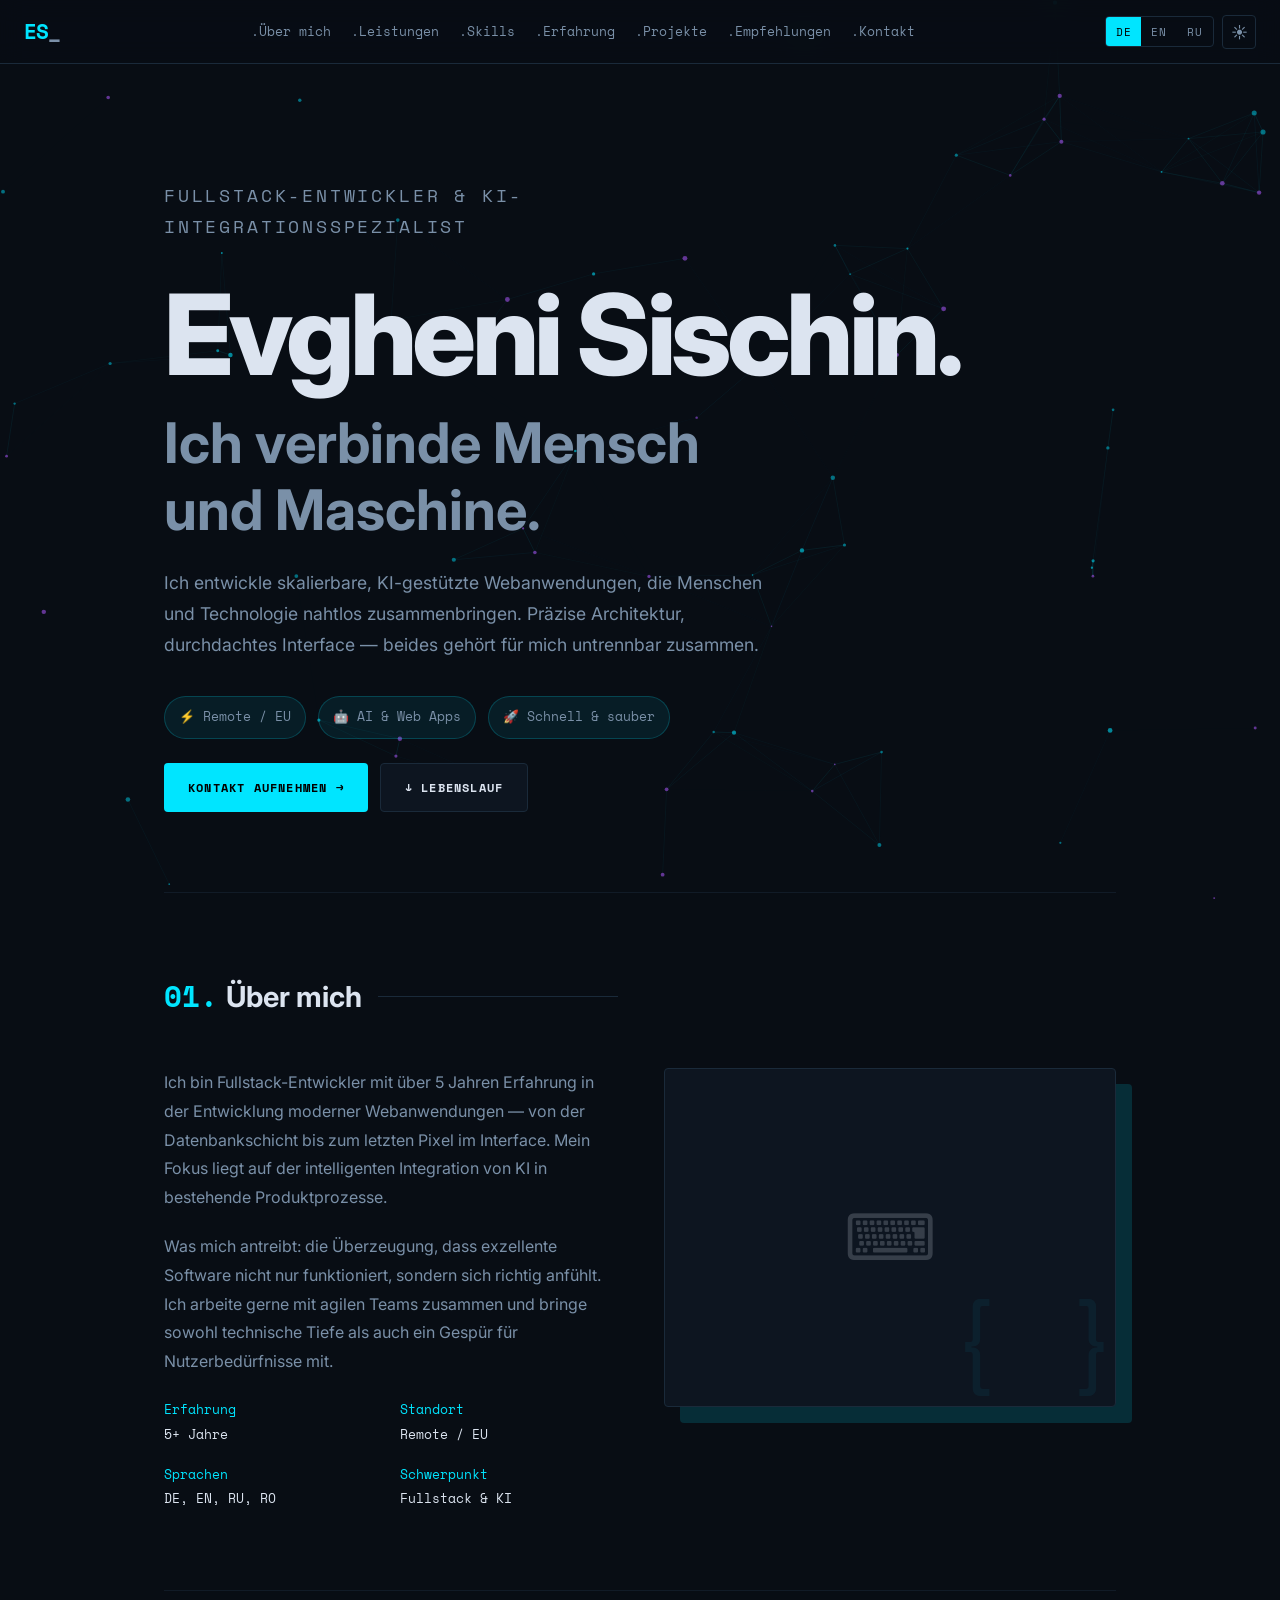
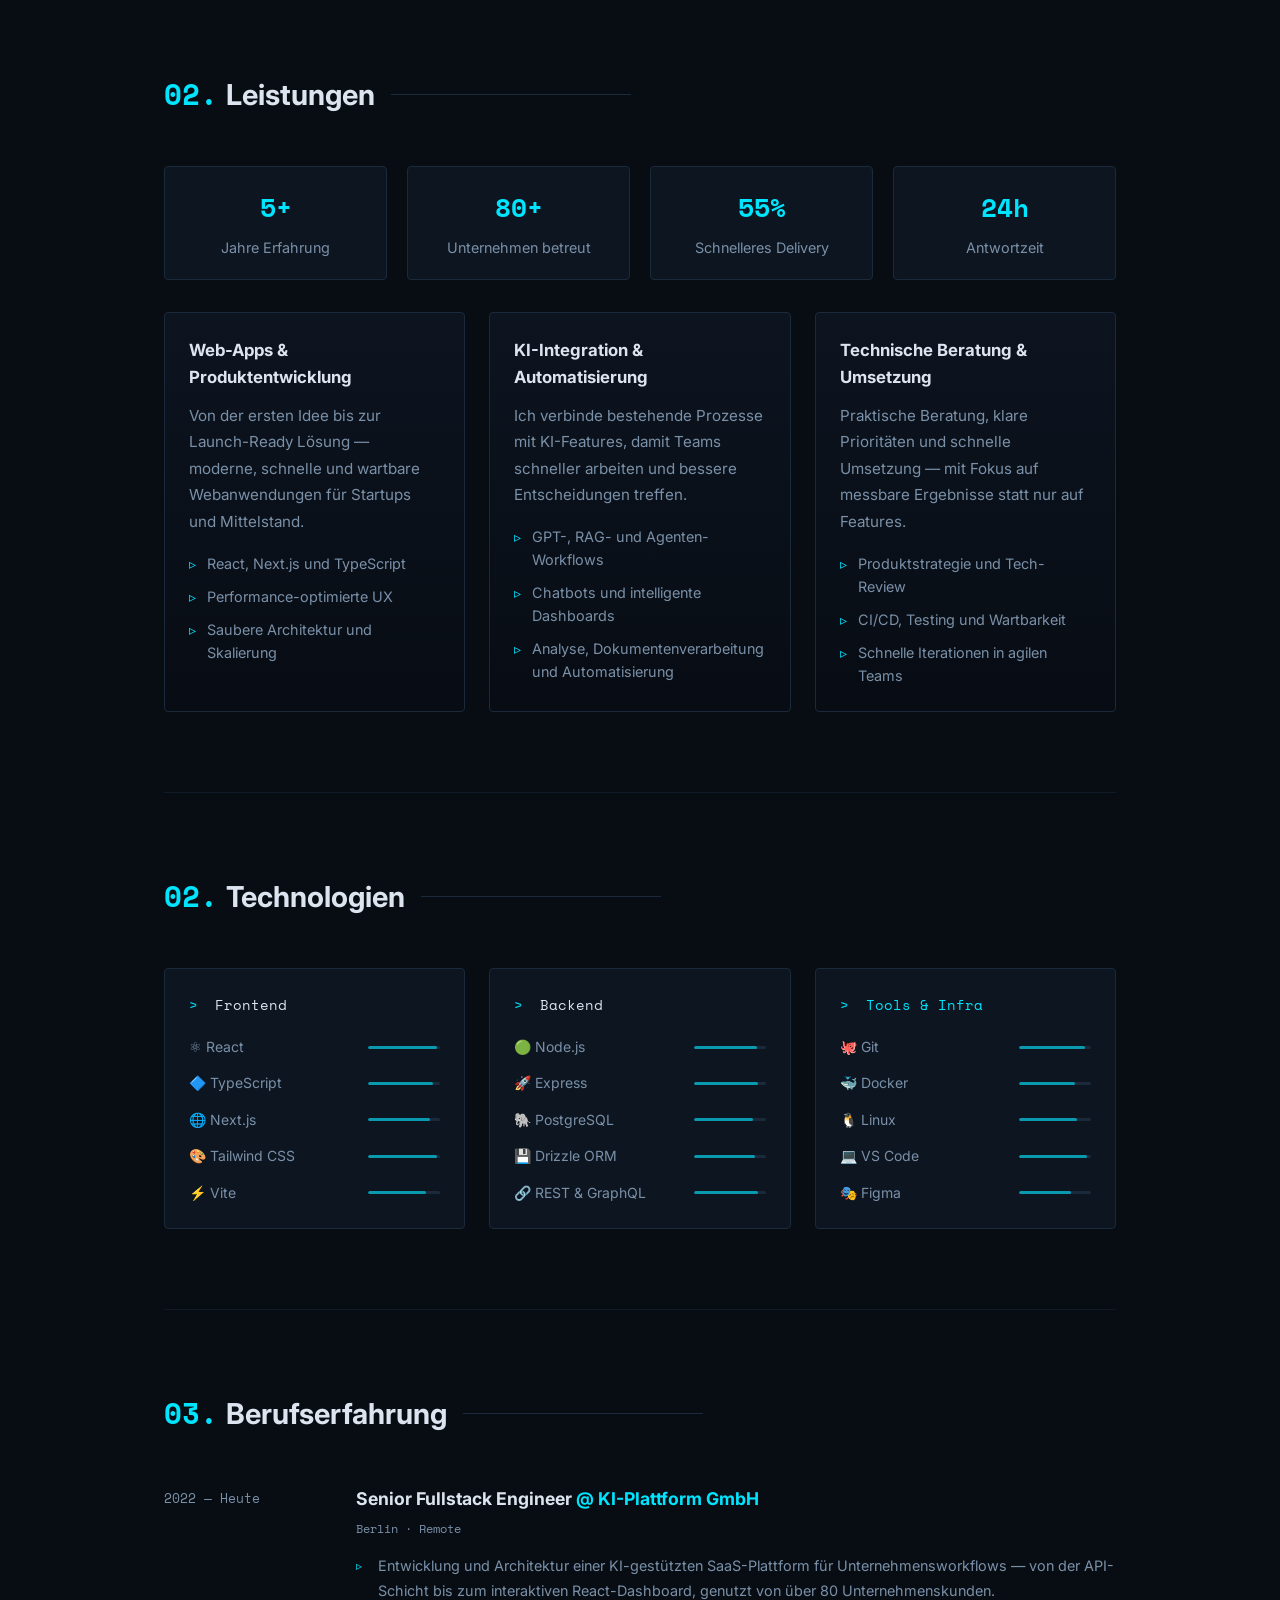
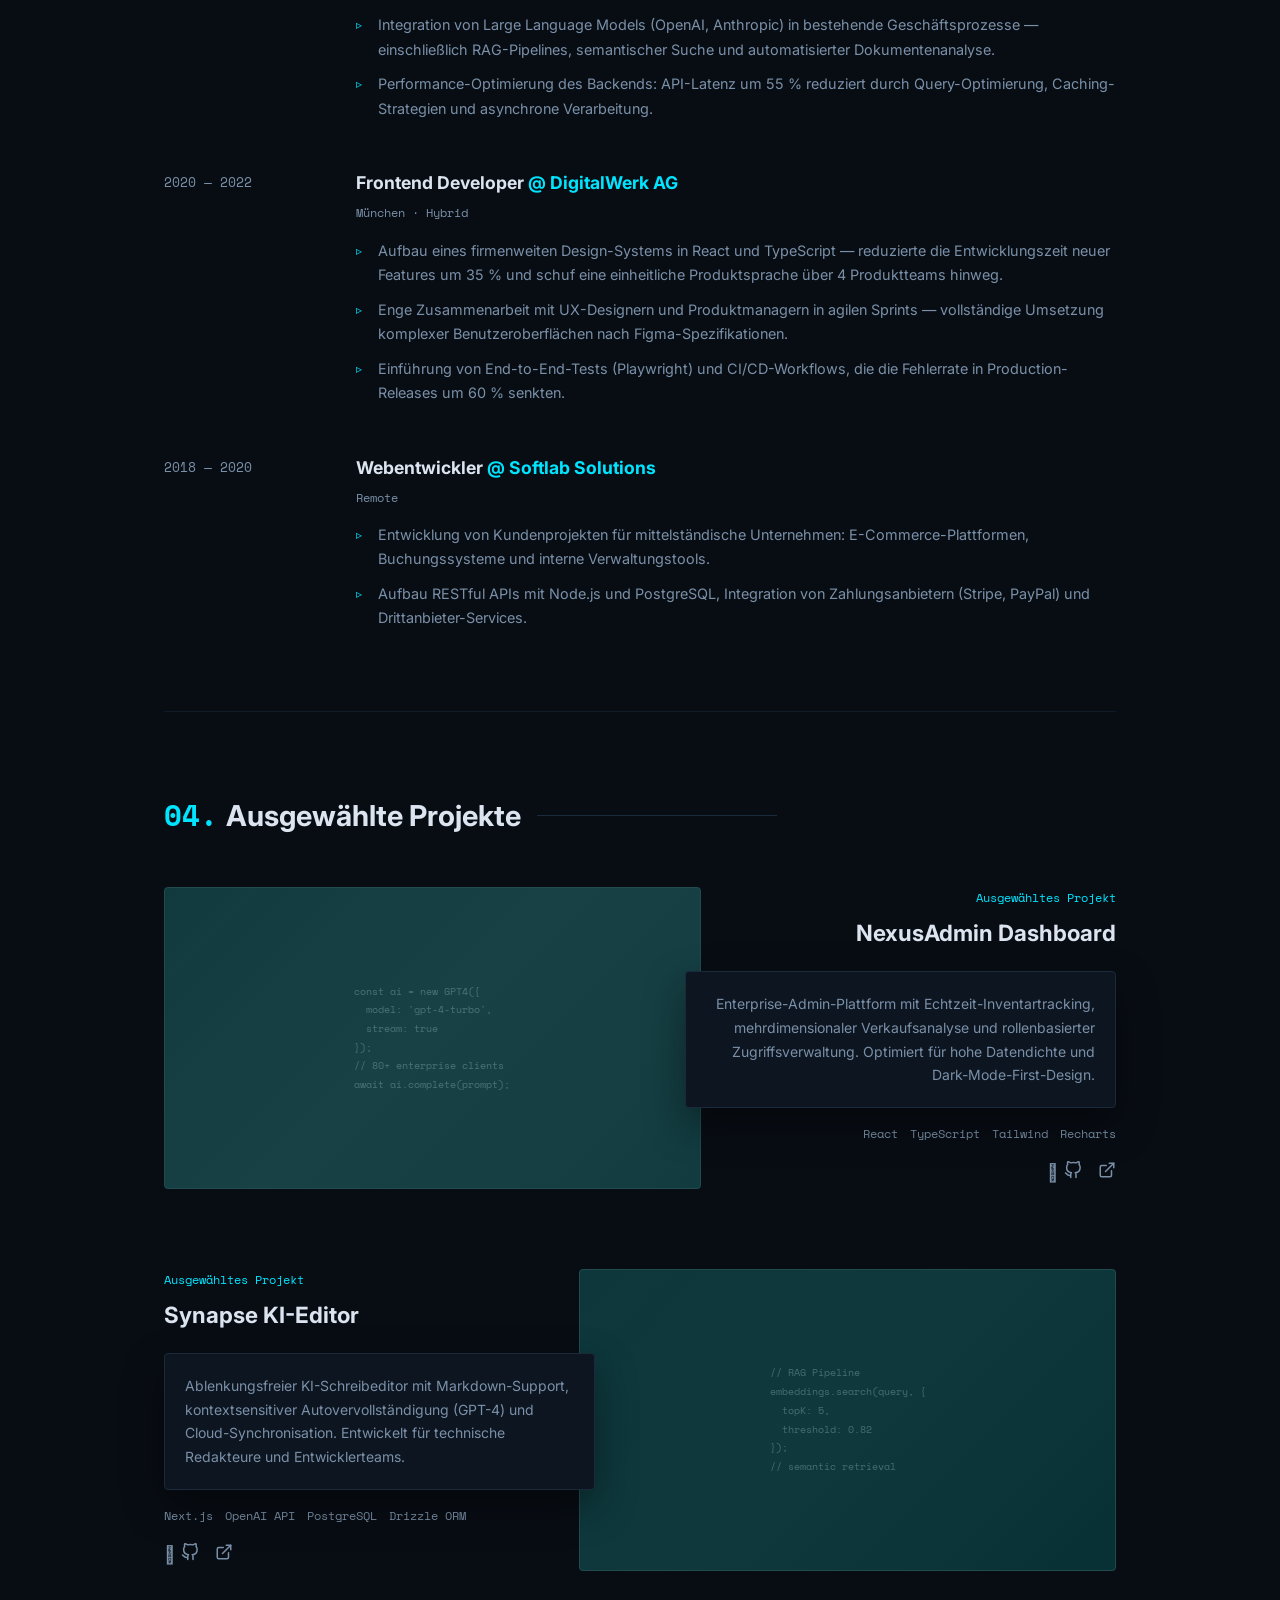
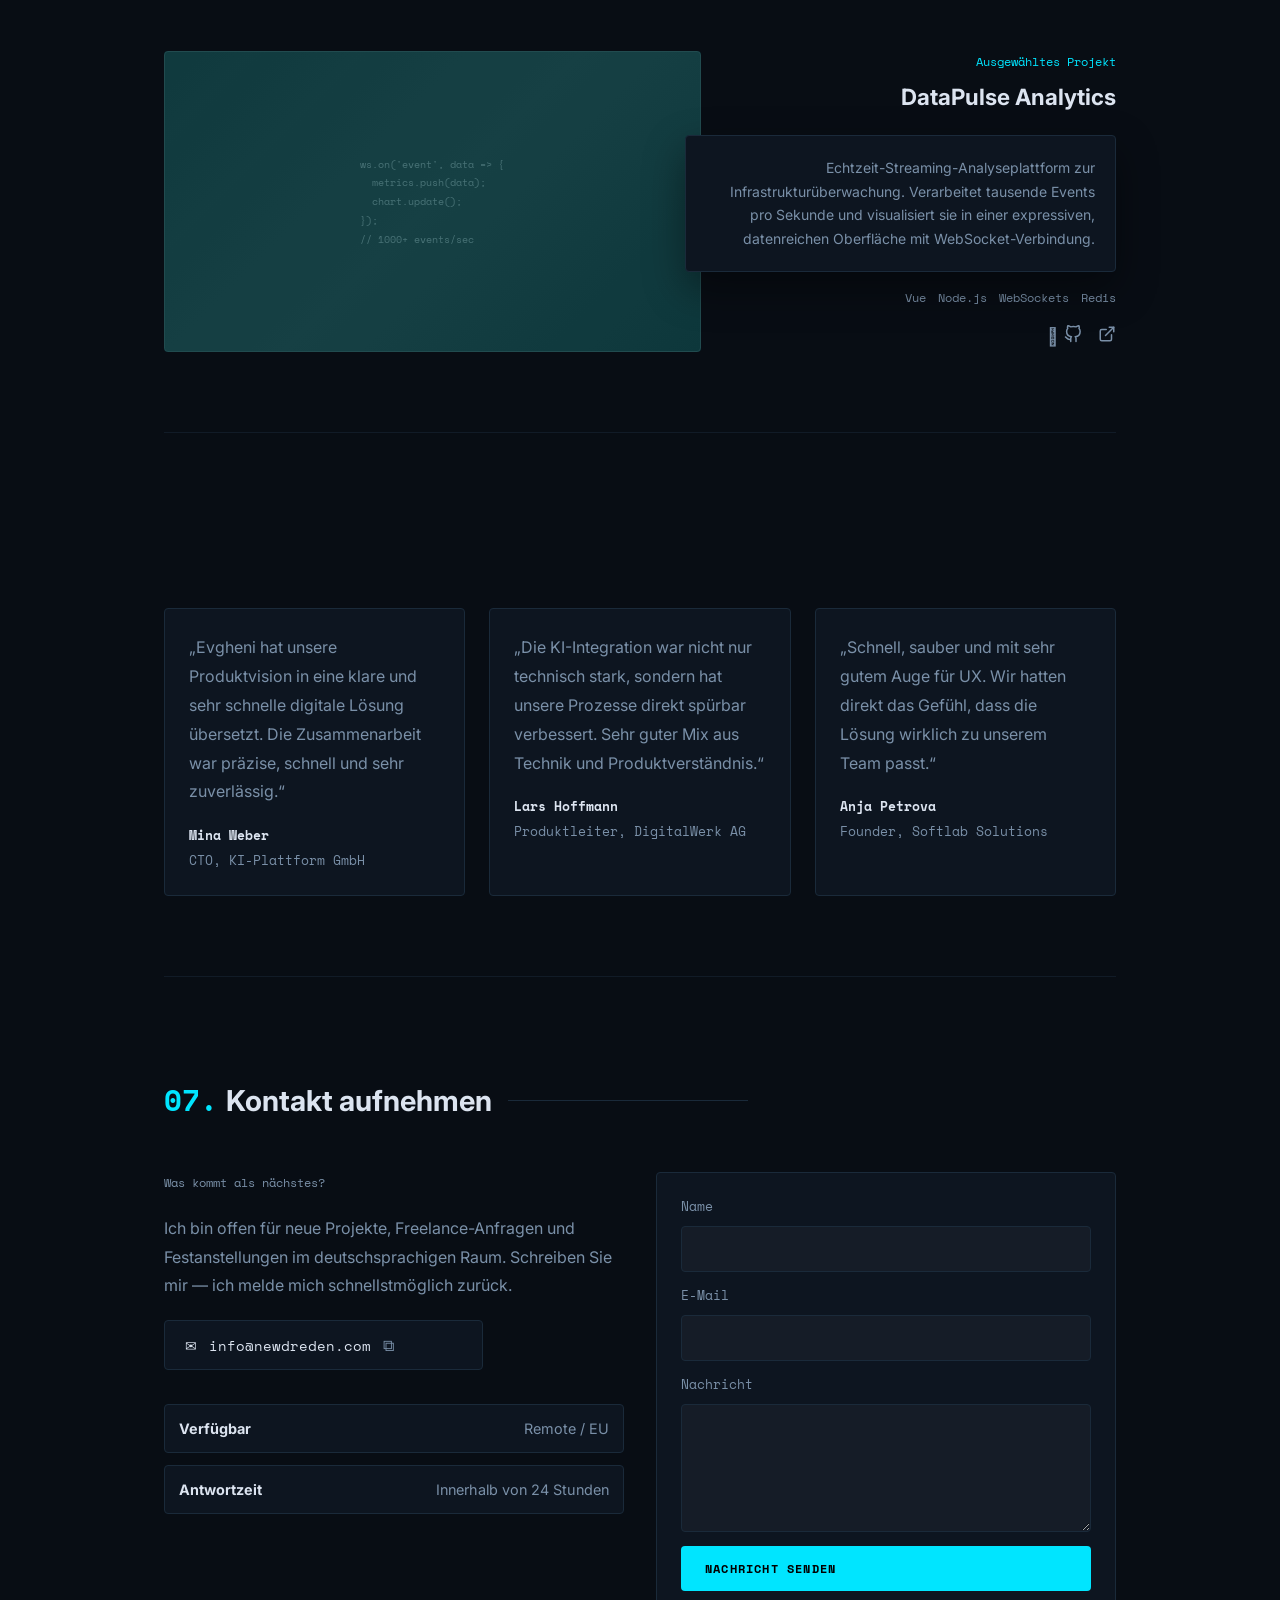
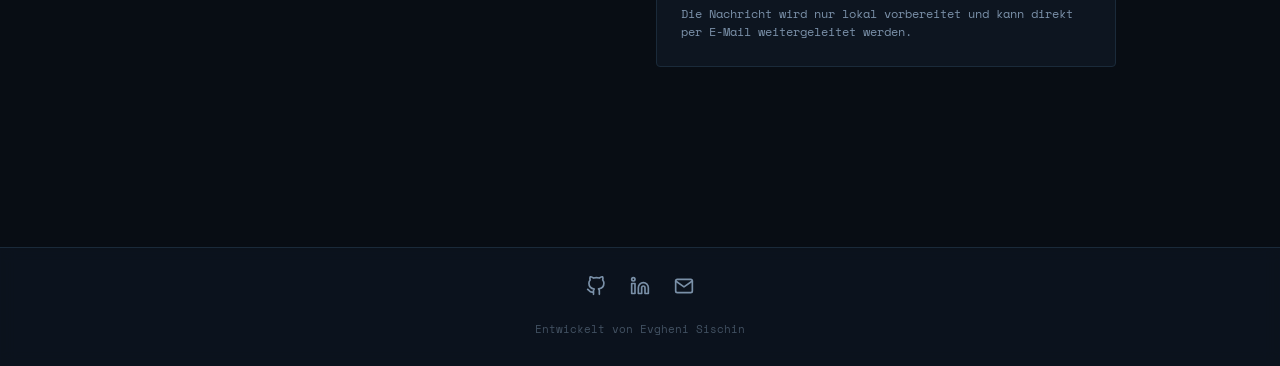
==== index.html @ dedebd0b "my first commit" ====
<!DOCTYPE html>
<html lang="de">
<head>
  <meta charset="UTF-8" />
  <meta name="viewport" content="width=device-width, initial-scale=1.0" />
  <title>Evgheni Sischin — Fullstack Developer & KI-Spezialist</title>
  <meta name="description" content="Evgheni Sischin — Fullstack-Entwickler und KI-Integrationsspezialist. Skalierbare Webanwendungen für den deutschsprachigen Markt." />
  <meta name="author" content="Evgheni Sischin" />
  <meta property="og:type" content="website" />
  <meta property="og:title" content="Evgheni Sischin — Fullstack Developer & KI-Spezialist" />
  <meta property="og:description" content="Ich entwickle skalierbare, KI-gestützte Webanwendungen. Remote / EU." />
  <meta property="og:site_name" content="Evgheni Sischin Portfolio" />
  <meta name="twitter:card" content="summary_large_image" />
  <meta name="twitter:title" content="Evgheni Sischin — Fullstack Developer & KI-Spezialist" />
  <link rel="preconnect" href="https://fonts.googleapis.com" />
  <link rel="preconnect" href="https://fonts.gstatic.com" crossorigin />
  <link href="https://fonts.googleapis.com/css2?family=Inter:wght@400;500;600;700;800&family=Space+Mono:wght@400;700&display=swap" rel="stylesheet" />
  <link rel="stylesheet" href="style.css" />
</head>
<body>

<!-- ── CANVAS BACKGROUND ── -->
<canvas id="bg-canvas"></canvas>

<!-- ── NAVBAR ── -->
<nav class="nav">
  <button class="nav-logo" onclick="scrollToSection('hero')">ES<span>_</span></button>

  <div class="nav-links">
    <button data-i18n="nav.about" data-nav-section="about" onclick="scrollToSection('about')">.Über mich</button>
    <button data-i18n="nav.services" data-nav-section="services" onclick="scrollToSection('services')">.Leistungen</button>
    <button data-i18n="nav.skills" data-nav-section="skills" onclick="scrollToSection('skills')">.Skills</button>
    <button data-i18n="nav.experience" data-nav-section="experience" onclick="scrollToSection('experience')">.Erfahrung</button>
    <button data-i18n="nav.projects" data-nav-section="projects" onclick="scrollToSection('projects')">.Projekte</button>
    <button data-i18n="nav.testimonials" data-nav-section="testimonials" onclick="scrollToSection('testimonials')">.Empfehlungen</button>
    <button data-i18n="nav.contact" data-nav-section="contact" onclick="scrollToSection('contact')">.Kontakt</button>
  </div>

  <div class="nav-controls">
    <div class="lang-switcher">
      <button data-lang-btn="de" class="active" onclick="setLang('de')">DE</button>
      <button data-lang-btn="en" onclick="setLang('en')">EN</button>
      <button data-lang-btn="ru" onclick="setLang('ru')">RU</button>
    </div>
    <button class="theme-toggle" id="theme-toggle" onclick="toggleTheme()" aria-label="Toggle theme">☀</button>
    <button class="menu-toggle" id="menu-toggle" onclick="toggleMenu()" aria-label="Menu">☰</button>
  </div>
</nav>

<!-- ── MOBILE MENU ── -->
<div id="mobile-menu" class="mobile-menu">
  <button data-mob-i18n="nav.about" onclick="scrollToSection('about')">.Über mich</button>
  <button data-mob-i18n="nav.services" onclick="scrollToSection('services')">.Leistungen</button>
  <button data-mob-i18n="nav.skills" onclick="scrollToSection('skills')">.Skills</button>
  <button data-mob-i18n="nav.experience" onclick="scrollToSection('experience')">.Erfahrung</button>
  <button data-mob-i18n="nav.projects" onclick="scrollToSection('projects')">.Projekte</button>
  <button data-mob-i18n="nav.testimonials" onclick="scrollToSection('testimonials')">.Empfehlungen</button>
  <button data-mob-i18n="nav.contact" onclick="scrollToSection('contact')">.Kontakt</button>
</div>

<!-- ── MAIN ── -->
<main>

  <!-- HERO -->
  <section id="hero" class="hero">
    <p class="hero-badge reveal" data-i18n="hero.badge">Fullstack-Entwickler &amp; KI-Integrationsspezialist</p>
    <h1 class="reveal reveal-delay-1">Evgheni Sischin.</h1>
    <h2 id="hero-subtitle" class="reveal reveal-delay-2" data-i18n="hero.subtitle" style="white-space:pre-line">Ich verbinde Mensch
und Maschine.</h2>
    <p class="reveal reveal-delay-2" data-i18n="hero.description">Ich entwickle skalierbare, KI-gestützte Webanwendungen, die Menschen und Technologie nahtlos zusammenbringen. Präzise Architektur, durchdachtes Interface — beides gehört für mich untrennbar zusammen.</p>
    <div class="hero-highlights reveal reveal-delay-3">
      <span class="hero-pill">⚡ Remote / EU</span>
      <span class="hero-pill">🤖 AI &amp; Web Apps</span>
      <span class="hero-pill">🚀 Schnell &amp; sauber</span>
    </div>
    <div class="hero-buttons reveal reveal-delay-3">
      <button class="btn-primary" onclick="scrollToSection('contact')" data-i18n="hero.contactBtn">Kontakt aufnehmen →</button>
      <a class="btn-secondary" href="cv.html" target="_blank" rel="noopener" data-i18n="hero.cvBtn">↓ Lebenslauf</a>
    </div>
  </section>

  <!-- ABOUT -->
  <section id="about">
    <div class="section-header reveal">
      <h2><span class="section-num">01.</span><span data-i18n="about.title">Über mich</span></h2>
      <div class="section-line"></div>
    </div>
    <div class="about-grid">
      <div class="about-text reveal reveal-delay-1">
        <p data-i18n="about.p1">Ich bin Fullstack-Entwickler mit über 5 Jahren Erfahrung in der Entwicklung moderner Webanwendungen — von der Datenbankschicht bis zum letzten Pixel im Interface. Mein Fokus liegt auf der intelligenten Integration von KI in bestehende Produktprozesse.</p>
        <p data-i18n="about.p2">Was mich antreibt: die Überzeugung, dass exzellente Software nicht nur funktioniert, sondern sich richtig anfühlt. Ich arbeite gerne mit agilen Teams zusammen und bringe sowohl technische Tiefe als auch ein Gespür für Nutzerbedürfnisse mit.</p>
        <div class="about-meta">
          <div class="about-meta-item"><span data-i18n="about.labelExp">Erfahrung</span><span data-i18n="about.exp">5+ Jahre</span></div>
          <div class="about-meta-item"><span data-i18n="about.labelLocation">Standort</span><span data-i18n="about.location">Remote / EU</span></div>
          <div class="about-meta-item"><span data-i18n="about.labelLang">Sprachen</span><span data-i18n="about.langs">DE, EN, RU, RO</span></div>
          <div class="about-meta-item"><span data-i18n="about.labelFocus">Schwerpunkt</span><span data-i18n="about.focus">Fullstack &amp; KI</span></div>
        </div>
      </div>
      <div class="about-img reveal reveal-delay-2">
        <div class="about-img-inner">
          <span class="about-terminal-icon">⌨</span>
        </div>
      </div>
    </div>
  </section>

  <!-- SERVICES -->
  <section id="services">
    <div class="section-header reveal">
      <h2><span class="section-num">02.</span><span data-i18n="services.title">Leistungen</span></h2>
      <div class="section-line"></div>
    </div>
    <div class="services-stats">
      <div class="stat-card reveal">
        <div class="stat-number">5+</div>
        <p data-i18n="services.statExp">Jahre Erfahrung</p>
      </div>
      <div class="stat-card reveal reveal-delay-1">
        <div class="stat-number">80+</div>
        <p data-i18n="services.statClients">Unternehmen betreut</p>
      </div>
      <div class="stat-card reveal reveal-delay-2">
        <div class="stat-number">55%</div>
        <p data-i18n="services.statSpeed">Schnelleres Delivery</p>
      </div>
      <div class="stat-card reveal reveal-delay-3">
        <div class="stat-number">24h</div>
        <p data-i18n="services.statReply">Antwortzeit</p>
      </div>
    </div>
    <div class="services-grid">
      <article class="service-card reveal">
        <h3 data-i18n="services.web.title">Web-Apps &amp; Produktentwicklung</h3>
        <p data-i18n="services.web.desc">Von der ersten Idee bis zur Launch-Ready Lösung — moderne, schnelle und wartbare Webanwendungen für Startups und Mittelstand.</p>
        <ul>
          <li data-i18n="services.web.item1">React, Next.js und TypeScript</li>
          <li data-i18n="services.web.item2">Performance-optimierte UX</li>
          <li data-i18n="services.web.item3">Saubere Architektur und Skalierung</li>
        </ul>
      </article>
      <article class="service-card reveal reveal-delay-1">
        <h3 data-i18n="services.ai.title">KI-Integration &amp; Automatisierung</h3>
        <p data-i18n="services.ai.desc">Ich verbinde bestehende Prozesse mit KI-Features, damit Teams schneller arbeiten und bessere Entscheidungen treffen.</p>
        <ul>
          <li data-i18n="services.ai.item1">GPT-, RAG- und Agenten-Workflows</li>
          <li data-i18n="services.ai.item2">Chatbots und intelligente Dashboards</li>
          <li data-i18n="services.ai.item3">Analyse, Dokumentenverarbeitung und Automatisierung</li>
        </ul>
      </article>
      <article class="service-card reveal reveal-delay-2">
        <h3 data-i18n="services.ops.title">Technische Beratung &amp; Umsetzung</h3>
        <p data-i18n="services.ops.desc">Praktische Beratung, klare Prioritäten und schnelle Umsetzung — mit Fokus auf messbare Ergebnisse statt nur auf Features.</p>
        <ul>
          <li data-i18n="services.ops.item1">Produktstrategie und Tech-Review</li>
          <li data-i18n="services.ops.item2">CI/CD, Testing und Wartbarkeit</li>
          <li data-i18n="services.ops.item3">Schnelle Iterationen in agilen Teams</li>
        </ul>
      </article>
    </div>
  </section>

  <!-- SKILLS -->
  <section id="skills">
    <div class="section-header reveal">
      <h2><span class="section-num">02.</span><span data-i18n="skills.title">Technologien</span></h2>
      <div class="section-line"></div>
    </div>
    <div class="skills-grid">

      <div class="skill-card reveal">
        <div class="skill-card-title"><span>&gt;</span> Frontend</div>
        <ul class="skill-list">
          <li class="skill-item"><span class="skill-name">⚛ React</span><div class="skill-bar-track"><div class="skill-bar-fill" data-level="95"></div></div></li>
          <li class="skill-item"><span class="skill-name">🔷 TypeScript</span><div class="skill-bar-track"><div class="skill-bar-fill" data-level="90"></div></div></li>
          <li class="skill-item"><span class="skill-name">🌐 Next.js</span><div class="skill-bar-track"><div class="skill-bar-fill" data-level="85"></div></div></li>
          <li class="skill-item"><span class="skill-name">🎨 Tailwind CSS</span><div class="skill-bar-track"><div class="skill-bar-fill" data-level="95"></div></div></li>
          <li class="skill-item"><span class="skill-name">⚡ Vite</span><div class="skill-bar-track"><div class="skill-bar-fill" data-level="80"></div></div></li>
        </ul>
      </div>

      <div class="skill-card reveal reveal-delay-1">
        <div class="skill-card-title"><span>&gt;</span> Backend</div>
        <ul class="skill-list">
          <li class="skill-item"><span class="skill-name">🟢 Node.js</span><div class="skill-bar-track"><div class="skill-bar-fill" data-level="88"></div></div></li>
          <li class="skill-item"><span class="skill-name">🚀 Express</span><div class="skill-bar-track"><div class="skill-bar-fill" data-level="90"></div></div></li>
          <li class="skill-item"><span class="skill-name">🐘 PostgreSQL</span><div class="skill-bar-track"><div class="skill-bar-fill" data-level="82"></div></div></li>
          <li class="skill-item"><span class="skill-name">💾 Drizzle ORM</span><div class="skill-bar-track"><div class="skill-bar-fill" data-level="85"></div></div></li>
          <li class="skill-item"><span class="skill-name">🔗 REST &amp; GraphQL</span><div class="skill-bar-track"><div class="skill-bar-fill" data-level="90"></div></div></li>
        </ul>
      </div>

      <div class="skill-card reveal reveal-delay-2">
        <div class="skill-card-title"><span>&gt;</span> <span data-i18n="skills.tools">Tools &amp; Infra</span></div>
        <ul class="skill-list">
          <li class="skill-item"><span class="skill-name">🐙 Git</span><div class="skill-bar-track"><div class="skill-bar-fill" data-level="92"></div></div></li>
          <li class="skill-item"><span class="skill-name">🐳 Docker</span><div class="skill-bar-track"><div class="skill-bar-fill" data-level="78"></div></div></li>
          <li class="skill-item"><span class="skill-name">🐧 Linux</span><div class="skill-bar-track"><div class="skill-bar-fill" data-level="80"></div></div></li>
          <li class="skill-item"><span class="skill-name">💻 VS Code</span><div class="skill-bar-track"><div class="skill-bar-fill" data-level="95"></div></div></li>
          <li class="skill-item"><span class="skill-name">🎭 Figma</span><div class="skill-bar-track"><div class="skill-bar-fill" data-level="72"></div></div></li>
        </ul>
      </div>

    </div>
  </section>

  <!-- EXPERIENCE -->
  <section id="experience">
    <div class="section-header reveal">
      <h2><span class="section-num">03.</span><span data-i18n="exp.title">Berufserfahrung</span></h2>
      <div class="section-line"></div>
    </div>
    <div class="exp-list" id="exp-list"></div>
  </section>

  <!-- PROJECTS -->
  <section id="projects">
    <div class="section-header reveal">
      <h2><span class="section-num">04.</span><span data-i18n="projects.title">Ausgewählte Projekte</span></h2>
      <div class="section-line"></div>
    </div>
    <div class="projects-list" id="projects-list"></div>
  </section>

  <!-- TESTIMONIALS -->
  <section id="testimonials">
    <div class="section-header reveal">
      <h2><span class="section-num">06.</span><span data-i18n="testimonials.title">Empfehlungen</span></h2>
      <div class="section-line"></div>
    </div>
    <div class="testimonials-grid">
      <article class="testimonial-card reveal">
        <p class="testimonial-quote" data-i18n="testimonials.one.quote">„Evgheni hat unsere Produktvision in eine klare und sehr schnelle digitale Lösung übersetzt. Die Zusammenarbeit war präzise, schnell und sehr zuverlässig.“</p>
        <div class="testimonial-author">
          <strong data-i18n="testimonials.one.name">Mina Weber</strong>
          <span data-i18n="testimonials.one.role">CTO, KI-Plattform GmbH</span>
        </div>
      </article>
      <article class="testimonial-card reveal reveal-delay-1">
        <p class="testimonial-quote" data-i18n="testimonials.two.quote">„Die KI-Integration war nicht nur technisch stark, sondern hat unsere Prozesse direkt spürbar verbessert. Sehr guter Mix aus Technik und Produktverständnis.“</p>
        <div class="testimonial-author">
          <strong data-i18n="testimonials.two.name">Lars Hoffmann</strong>
          <span data-i18n="testimonials.two.role">Produktleiter, DigitalWerk AG</span>
        </div>
      </article>
      <article class="testimonial-card reveal reveal-delay-2">
        <p class="testimonial-quote" data-i18n="testimonials.three.quote">„Schnell, sauber und mit sehr gutem Auge für UX. Wir hatten direkt das Gefühl, dass die Lösung wirklich zu unserem Team passt.“</p>
        <div class="testimonial-author">
          <strong data-i18n="testimonials.three.name">Anja Petrova</strong>
          <span data-i18n="testimonials.three.role">Founder, Softlab Solutions</span>
        </div>
      </article>
    </div>
  </section>

  <!-- CONTACT -->
  <section id="contact">
    <div class="section-header reveal">
      <h2><span class="section-num">07.</span><span data-i18n="contact.title">Kontakt aufnehmen</span></h2>
      <div class="section-line"></div>
    </div>
    <div class="contact-grid">
      <div class="contact-copy reveal reveal-delay-1">
        <p class="contact-badge" data-i18n="contact.badge">Was kommt als nächstes?</p>
        <p data-i18n="contact.desc">Ich bin offen für neue Projekte, Freelance-Anfragen und Festanstellungen im deutschsprachigen Raum. Schreiben Sie mir — ich melde mich schnellstmöglich zurück.</p>

        <div class="email-row">
          <span>✉</span>
          <a href="mailto:info@newdreden.com">info@newdreden.com</a>
          <button class="copy-btn" onclick="copyEmail()" title="Kopieren" aria-label="E-Mail kopieren">⧉</button>
          <span class="copy-feedback" id="copy-feedback">Kopiert!</span>
        </div>

        <div class="contact-highlights">
          <div class="contact-highlight"><strong data-i18n="contact.avail">Verfügbar</strong><span data-i18n="contact.availValue">Remote / EU</span></div>
          <div class="contact-highlight"><strong data-i18n="contact.response">Antwortzeit</strong><span data-i18n="contact.responseValue">Innerhalb von 24 Stunden</span></div>
        </div>
      </div>

      <form class="contact-form reveal reveal-delay-2" onsubmit="handleContactSubmit(event)">
        <label>
          <span data-i18n="contact.formName">Name</span>
          <input type="text" name="name" required />
        </label>
        <label>
          <span data-i18n="contact.formEmail">E-Mail</span>
          <input type="email" name="email" required />
        </label>
        <label>
          <span data-i18n="contact.formMessage">Nachricht</span>
          <textarea name="message" rows="5" required></textarea>
        </label>
        <button type="submit" class="btn-primary" data-i18n="contact.formSubmit">Nachricht senden</button>
        <p class="form-status" id="form-status" data-i18n="contact.formStatus">Die Nachricht wird nur lokal vorbereitet und kann direkt per E-Mail weitergeleitet werden.</p>
      </form>
    </div>
  </section>

</main>

<!-- ── FOOTER ── -->
<footer>
  <div class="footer-links">
    <a href="https://github.com/" target="_blank" rel="noopener" title="GitHub">
      <svg xmlns="http://www.w3.org/2000/svg" width="20" height="20" viewBox="0 0 24 24" fill="none" stroke="currentColor" stroke-width="2" stroke-linecap="round" stroke-linejoin="round"><path d="M9 19c-5 1.5-5-2.5-7-3m14 6v-3.87a3.37 3.37 0 0 0-.94-2.61c3.14-.35 6.44-1.54 6.44-7A5.44 5.44 0 0 0 20 4.77 5.07 5.07 0 0 0 19.91 1S18.73.65 16 2.48a13.38 13.38 0 0 0-7 0C6.27.65 5.09 1 5.09 1A5.07 5.07 0 0 0 5 4.77a5.44 5.44 0 0 0-1.5 3.78c0 5.42 3.3 6.61 6.44 7A3.37 3.37 0 0 0 9 18.13V22"/></svg>
    </a>
    <a href="https://www.linkedin.com/" target="_blank" rel="noopener" title="LinkedIn">
      <svg xmlns="http://www.w3.org/2000/svg" width="20" height="20" viewBox="0 0 24 24" fill="none" stroke="currentColor" stroke-width="2" stroke-linecap="round" stroke-linejoin="round"><path d="M16 8a6 6 0 0 1 6 6v7h-4v-7a2 2 0 0 0-2-2 2 2 0 0 0-2 2v7h-4v-7a6 6 0 0 1 6-6z"/><rect x="2" y="9" width="4" height="12"/><circle cx="4" cy="4" r="2"/></svg>
    </a>
    <a href="mailto:info@newdreden.com" title="E-Mail">
      <svg xmlns="http://www.w3.org/2000/svg" width="20" height="20" viewBox="0 0 24 24" fill="none" stroke="currentColor" stroke-width="2" stroke-linecap="round" stroke-linejoin="round"><path d="M4 4h16c1.1 0 2 .9 2 2v12c0 1.1-.9 2-2 2H4c-1.1 0-2-.9-2-2V6c0-1.1.9-2 2-2z"/><polyline points="22,6 12,13 2,6"/></svg>
    </a>
  </div>
  <p class="footer-copy" data-i18n="footer.built">Entwickelt von Evgheni Sischin</p>
</footer>

<button class="back-to-top" id="back-to-top" aria-label="Nach oben">↑</button>

<script src="script.js"></script>
</body>
</html>
---- style.css ----
/* ─── RESET & BASE ─── */
*, *::before, *::after { box-sizing: border-box; margin: 0; padding: 0; }

:root {
  --bg: #080d14;
  --bg2: #0d1520;
  --fg: #dce4f0;
  --fg2: #7a90a8;
  --border: #1a2a3a;
  --card: #0d1520;
  --primary: #00e5ff;
  --primary-dim: rgba(0,229,255,.15);
  --radius: 4px;
  --font-sans: 'Inter', sans-serif;
  --font-mono: 'Space Mono', monospace;
  --transition: 0.35s ease;
}

.light-mode {
  --bg: #eef2f7;
  --bg2: #ffffff;
  --fg: #141e2d;
  --fg2: #5a6a7a;
  --border: #ccd5df;
  --card: #ffffff;
  --primary: #0099b8;
  --primary-dim: rgba(0,153,184,.12);
}

html { scroll-behavior: smooth; font-size: 16px; }

body {
  font-family: var(--font-sans);
  background: var(--bg);
  color: var(--fg);
  line-height: 1.6;
  transition: background var(--transition), color var(--transition);
  overflow-x: hidden;
}

a { color: inherit; text-decoration: none; }
button { background: none; border: none; cursor: pointer; font-family: inherit; color: inherit; }
ul { list-style: none; }
img { display: block; max-width: 100%; }

/* ─── CANVAS BACKGROUND ─── */
#bg-canvas {
  position: fixed;
  inset: 0;
  z-index: 0;
  pointer-events: none;
}

/* ─── NAVBAR ─── */
.nav {
  position: fixed;
  top: 0; left: 0; right: 0;
  z-index: 100;
  height: 64px;
  display: flex;
  align-items: center;
  justify-content: space-between;
  gap: 16px;
  padding: 0 24px;
  background: rgba(8,13,20,.85);
  backdrop-filter: blur(12px);
  border-bottom: 1px solid var(--border);
  transition: background var(--transition);
}

.light-mode .nav { background: rgba(238,242,247,.9); }

.nav-logo {
  font-family: var(--font-mono);
  font-size: 1.3rem;
  font-weight: 700;
  color: var(--primary);
  letter-spacing: -.04em;
  flex-shrink: 0;
}
.nav-logo span { color: var(--fg2); }

.nav-links {
  display: flex;
  align-items: center;
  gap: 20px;
}

.nav-links button {
  font-family: var(--font-mono);
  font-size: .8rem;
  color: var(--fg2);
  transition: color .2s;
  white-space: nowrap;
}
.nav-links button:hover,
.nav-links button.active { color: var(--primary); }

.nav-controls {
  display: flex;
  align-items: center;
  gap: 8px;
  flex-shrink: 0;
}

/* Language switcher */
.lang-switcher {
  display: flex;
  overflow: hidden;
  border: 1px solid var(--border);
  border-radius: var(--radius);
}
.lang-switcher button {
  font-family: var(--font-mono);
  font-size: .7rem;
  padding: 6px 10px;
  text-transform: uppercase;
  letter-spacing: .08em;
  color: var(--fg2);
  transition: background .2s, color .2s;
}
.lang-switcher button.active {
  background: var(--primary);
  color: #000;
}
.lang-switcher button:hover:not(.active) { color: var(--fg); }

/* Theme toggle */
.theme-toggle {
  width: 34px; height: 34px;
  display: flex; align-items: center; justify-content: center;
  border: 1px solid var(--border);
  border-radius: var(--radius);
  color: var(--fg2);
  font-size: 1rem;
  transition: color .2s, border-color .2s;
}
.theme-toggle:hover { color: var(--primary); border-color: rgba(0,229,255,.35); }

/* Hamburger */
.menu-toggle {
  display: none;
  width: 34px; height: 34px;
  align-items: center; justify-content: center;
  font-size: 1.2rem;
  color: var(--fg2);
  transition: color .2s;
}
.menu-toggle:hover { color: var(--primary); }

/* Mobile menu */
.mobile-menu {
  display: none;
  flex-direction: column;
  gap: 16px;
  padding: 20px 24px;
  border-top: 1px solid var(--border);
  background: rgba(8,13,20,.97);
  position: fixed;
  top: 64px; left: 0; right: 0;
  z-index: 99;
}
.light-mode .mobile-menu { background: rgba(238,242,247,.97); }
.mobile-menu.open { display: flex; }
.mobile-menu button {
  font-family: var(--font-mono);
  font-size: .85rem;
  color: var(--fg2);
  text-align: left;
  transition: color .2s;
}
.mobile-menu button:hover { color: var(--primary); }

/* ─── MAIN LAYOUT ─── */
main {
  max-width: 1000px;
  margin: 0 auto;
  padding: 100px 24px 80px;
  position: relative;
  z-index: 1;
}

/* ─── SECTION HEADERS ─── */
.section-header {
  display: flex;
  align-items: center;
  gap: 16px;
  margin-bottom: 48px;
}
.section-header h2 {
  font-size: clamp(1.4rem, 3vw, 1.8rem);
  font-weight: 700;
  white-space: nowrap;
}
.section-num {
  font-family: var(--font-mono);
  color: var(--primary);
  margin-right: 8px;
}
.section-line {
  height: 1px;
  background: var(--border);
  flex: 1;
  max-width: 240px;
}

section { padding: 80px 0; border-top: 1px solid rgba(26,42,58,.5); }
section:first-child { border-top: none; }

/* ─── HERO ─── */
#hero {
  min-height: 88vh;
  display: flex;
  flex-direction: column;
  justify-content: center;
  padding: 40px 0;
  border-top: none;
}

.hero-badge {
  font-family: var(--font-mono);
  font-size: .75rem;
  color: rgba(0,229,255,.7);
  letter-spacing: .16em;
  text-transform: uppercase;
  margin-bottom: 20px;
}

.hero h1 {
  font-size: clamp(3rem, 9vw, 7rem);
  font-weight: 800;
  letter-spacing: -.04em;
  line-height: 1;
  margin-bottom: 20px;
}

.hero h2 {
  font-size: clamp(1.5rem, 4.5vw, 3.5rem);
  font-weight: 700;
  color: var(--fg2);
  line-height: 1.2;
  margin-bottom: 24px;
  white-space: pre-line;
}

.hero p {
  max-width: 600px;
  font-size: clamp(.95rem, 1.8vw, 1.1rem);
  color: var(--fg2);
  line-height: 1.75;
  margin-bottom: 36px;
}

.hero-highlights {
  display: flex;
  flex-wrap: wrap;
  gap: 12px;
  margin-bottom: 24px;
}
.hero-pill {
  display: inline-flex;
  align-items: center;
  gap: 8px;
  padding: 10px 14px;
  border: 1px solid rgba(0,229,255,.2);
  border-radius: 999px;
  background: rgba(0,229,255,.08);
  color: var(--fg2);
  font-size: .8rem;
  font-family: var(--font-mono);
}
.hero-buttons {
  display: flex;
  flex-wrap: wrap;
  gap: 12px;
}

.btn-primary {
  display: inline-flex;
  align-items: center;
  gap: 8px;
  background: var(--primary);
  color: #000;
  padding: 14px 24px;
  border-radius: var(--radius);
  font-family: var(--font-mono);
  font-size: .75rem;
  font-weight: 700;
  text-transform: uppercase;
  letter-spacing: .1em;
  transition: opacity .2s, transform .2s;
}
.btn-primary:hover { opacity: .88; transform: translateY(-1px); }

.btn-secondary {
  display: inline-flex;
  align-items: center;
  gap: 8px;
  background: var(--bg2);
  color: var(--fg);
  padding: 14px 24px;
  border-radius: var(--radius);
  border: 1px solid var(--border);
  font-family: var(--font-mono);
  font-size: .75rem;
  font-weight: 700;
  text-transform: uppercase;
  letter-spacing: .1em;
  transition: background .2s;
}
.btn-secondary:hover { background: var(--border); }

/* ─── ABOUT ─── */
.about-grid {
  display: grid;
  grid-template-columns: 1fr 1fr;
  gap: 48px;
  align-items: start;
}

.about-text p { color: var(--fg2); margin-bottom: 20px; line-height: 1.8; }

.about-meta {
  display: grid;
  grid-template-columns: 1fr 1fr;
  gap: 20px;
  margin-top: 24px;
  font-family: var(--font-mono);
  font-size: .8rem;
}
.about-meta-item span:first-child { color: var(--primary); display: block; margin-bottom: 4px; }

.about-img {
  position: relative;
}
.about-img-inner {
  position: relative;
  background: var(--card);
  border: 1px solid var(--border);
  border-radius: var(--radius);
  aspect-ratio: 4/3;
  display: flex;
  align-items: center;
  justify-content: center;
  overflow: hidden;
}
.about-img-inner::before {
  content: '{ }';
  position: absolute;
  right: -8px; bottom: -16px;
  font-family: var(--font-mono);
  font-size: 6rem;
  color: rgba(0,229,255,.06);
  pointer-events: none;
  user-select: none;
}
.about-img::after {
  content: '';
  position: absolute;
  inset: 0;
  background: var(--primary-dim);
  border-radius: var(--radius);
  transform: translate(16px,16px);
  z-index: -1;
  transition: transform .3s;
}
.about-img:hover::after { transform: translate(8px,8px); }
.about-terminal-icon {
  font-size: 4rem;
  opacity: .2;
}

/* ─── SERVICES ─── */
.services-stats {
  display: grid;
  grid-template-columns: repeat(4, 1fr);
  gap: 20px;
  margin-bottom: 32px;
}
.stat-card {
  background: var(--card);
  border: 1px solid var(--border);
  border-radius: var(--radius);
  padding: 20px;
  text-align: center;
}
.stat-number {
  font-family: var(--font-mono);
  font-size: 1.6rem;
  font-weight: 700;
  color: var(--primary);
  margin-bottom: 8px;
}
.stat-card p { color: var(--fg2); font-size: .9rem; }

.services-grid {
  display: grid;
  grid-template-columns: repeat(3, 1fr);
  gap: 24px;
}
.service-card {
  background: linear-gradient(180deg, rgba(13,21,32,.95), rgba(8,13,20,.95));
  border: 1px solid var(--border);
  border-radius: var(--radius);
  padding: 24px;
}
.light-mode .service-card { background: linear-gradient(180deg, rgba(255,255,255,.95), rgba(238,242,247,.95)); }
.service-card h3 {
  font-size: 1.05rem;
  margin-bottom: 12px;
}
.service-card p {
  color: var(--fg2);
  font-size: .95rem;
  line-height: 1.75;
  margin-bottom: 16px;
}
.service-card ul {
  display: flex;
  flex-direction: column;
  gap: 10px;
  color: var(--fg2);
  font-size: .9rem;
}
.service-card li {
  padding-left: 18px;
  position: relative;
}
.service-card li::before {
  content: '▹';
  position: absolute;
  left: 0;
  color: var(--primary);
}

/* ─── SKILLS ─── */
.skills-grid {
  display: grid;
  grid-template-columns: repeat(3, 1fr);
  gap: 24px;
}

.skill-card {
  background: var(--card);
  border: 1px solid var(--border);
  border-radius: var(--radius);
  padding: 24px;
  transition: border-color .3s;
}
.skill-card:hover { border-color: rgba(0,229,255,.3); }

.skill-card-title {
  font-family: var(--font-mono);
  font-size: .9rem;
  color: var(--fg);
  margin-bottom: 20px;
}
.skill-card-title span { color: var(--primary); margin-right: 8px; }

.skill-list { display: flex; flex-direction: column; gap: 14px; }

.skill-item {
  display: flex;
  align-items: center;
  justify-content: space-between;
}

.skill-name {
  display: flex;
  align-items: center;
  gap: 10px;
  color: var(--fg2);
  font-size: .875rem;
  transition: color .2s;
}
.skill-card:hover .skill-name { color: var(--fg); }

.skill-bar-track {
  width: 72px;
  height: 3px;
  background: var(--border);
  border-radius: 2px;
  overflow: hidden;
}
.skill-bar-fill {
  height: 100%;
  background: rgba(0,229,255,.6);
  border-radius: 2px;
  width: 0;
  transition: width 1s ease;
}

/* ─── EXPERIENCE ─── */
.exp-list { display: flex; flex-direction: column; gap: 48px; }

.exp-item {
  display: grid;
  grid-template-columns: 160px 1fr;
  gap: 32px;
}

.exp-period {
  font-family: var(--font-mono);
  font-size: .8rem;
  color: var(--fg2);
  padding-top: 4px;
}

.exp-title {
  font-size: 1.1rem;
  font-weight: 700;
  margin-bottom: 6px;
}
.exp-company { color: var(--primary); }
.exp-location {
  font-family: var(--font-mono);
  font-size: .75rem;
  color: var(--fg2);
  margin-bottom: 16px;
}

.exp-bullets { display: flex; flex-direction: column; gap: 10px; }
.exp-bullets li {
  position: relative;
  padding-left: 22px;
  color: var(--fg2);
  font-size: .9rem;
  line-height: 1.7;
}
.exp-bullets li::before {
  content: '▹';
  position: absolute;
  left: 0;
  color: var(--primary);
  font-family: var(--font-mono);
  font-size: .75rem;
  top: 2px;
}

/* ─── PROJECTS ─── */
.projects-list { display: flex; flex-direction: column; gap: 80px; }

.project-item {
  display: grid;
  grid-template-columns: 7fr 5fr;
  gap: 32px;
  align-items: center;
}
.project-item.reverse { direction: rtl; }
.project-item.reverse > * { direction: ltr; }

.project-img-wrap {
  position: relative;
}
.project-img-overlay {
  position: absolute;
  inset: 0;
  background: rgba(0,229,255,.18);
  border-radius: var(--radius);
  z-index: 2;
  transition: opacity .5s;
  pointer-events: none;
}
.project-img-wrap:hover .project-img-overlay { opacity: 0; }

.project-img-placeholder {
  width: 100%;
  aspect-ratio: 16/9;
  border-radius: var(--radius);
  border: 1px solid var(--border);
  display: flex;
  align-items: center;
  justify-content: center;
  font-family: var(--font-mono);
  font-size: 1.2rem;
  color: var(--fg2);
  transition: filter .5s;
  filter: grayscale(1);
  overflow: hidden;
}
.project-img-wrap:hover .project-img-placeholder { filter: grayscale(0); }

.proj-gradient-0 { background: linear-gradient(135deg, #0d1520 0%, #0a2030 50%, #001a25 100%); }
.proj-gradient-1 { background: linear-gradient(135deg, #150d20 0%, #200a30 50%, #1a0025 100%); }
.proj-gradient-2 { background: linear-gradient(135deg, #0a1520 0%, #0a2018 50%, #001510 100%); }

.proj-screen-text {
  font-family: var(--font-mono);
  font-size: .65rem;
  color: rgba(0,229,255,.4);
  text-align: left;
  padding: 16px;
  line-height: 1.8;
  white-space: pre;
}

.project-info { text-align: right; }
.project-item.reverse .project-info { text-align: left; }

.proj-label {
  font-family: var(--font-mono);
  font-size: .75rem;
  color: var(--primary);
  margin-bottom: 8px;
}
.proj-name {
  font-size: clamp(1.1rem, 2.5vw, 1.4rem);
  font-weight: 700;
  margin-bottom: 20px;
}

.proj-desc-card {
  background: var(--card);
  border: 1px solid var(--border);
  border-radius: var(--radius);
  padding: 20px;
  box-shadow: 0 16px 40px rgba(0,0,0,.4);
  margin-bottom: 16px;
  position: relative;
  z-index: 3;
  margin-left: -48px;
}
.project-item.reverse .proj-desc-card {
  margin-left: 0;
  margin-right: -48px;
}
.proj-desc-card p { font-size: .875rem; color: var(--fg2); line-height: 1.7; }

.proj-stack {
  display: flex;
  flex-wrap: wrap;
  gap: 12px;
  justify-content: flex-end;
  margin-bottom: 16px;
  font-family: var(--font-mono);
  font-size: .75rem;
  color: var(--fg2);
}
.project-item.reverse .proj-stack { justify-content: flex-start; }

.proj-links {
  display: flex;
  gap: 16px;
  justify-content: flex-end;
  color: var(--fg2);
  font-size: 1.1rem;
}
.project-item.reverse .proj-links { justify-content: flex-start; }
.proj-links a:hover { color: var(--primary); }

/* ─── TESTIMONIALS ─── */
.testimonials-grid {
  display: grid;
  grid-template-columns: repeat(3, 1fr);
  gap: 24px;
}
.testimonial-card {
  background: var(--card);
  border: 1px solid var(--border);
  border-radius: var(--radius);
  padding: 24px;
}
.testimonial-quote {
  color: var(--fg2);
  line-height: 1.8;
  margin-bottom: 20px;
}
.testimonial-author {
  display: flex;
  flex-direction: column;
  gap: 4px;
  font-family: var(--font-mono);
  font-size: .8rem;
}
.testimonial-author span { color: var(--fg2); }

/* ─── CONTACT ─── */
#contact {
  max-width: 980px;
  margin: 0 auto;
  padding: 100px 0;
}
.contact-grid {
  display: grid;
  grid-template-columns: 1fr 1fr;
  gap: 32px;
  align-items: start;
}
.contact-copy p {
  color: var(--fg2);
  line-height: 1.8;
  margin-bottom: 20px;
}
.contact-badge {
  font-family: var(--font-mono);
  font-size: .75rem;
  color: var(--primary);
  margin-bottom: 16px;
}
.contact-highlights {
  display: grid;
  gap: 12px;
  margin-top: 20px;
}
.contact-highlight {
  display: flex;
  justify-content: space-between;
  gap: 16px;
  background: var(--card);
  border: 1px solid var(--border);
  border-radius: var(--radius);
  padding: 12px 14px;
  font-size: .9rem;
}
.contact-highlight strong { color: var(--fg); }
.contact-highlight span { color: var(--fg2); }

.email-row {
  display: inline-flex;
  align-items: center;
  gap: 12px;
  background: var(--card);
  border: 1px solid var(--border);
  border-radius: var(--radius);
  padding: 12px 20px;
  font-family: var(--font-mono);
  font-size: .9rem;
  margin-bottom: 14px;
  flex-wrap: wrap;
  justify-content: center;
}
.email-row a { transition: color .2s; word-break: break-all; }
.email-row a:hover { color: var(--primary); }
.copy-btn {
  color: var(--fg2);
  transition: color .2s;
  font-size: 1rem;
  flex-shrink: 0;
}
.copy-btn:hover { color: var(--primary); }
.copy-feedback {
  font-family: var(--font-mono);
  font-size: .75rem;
  color: var(--primary);
  opacity: 0;
  transition: opacity .3s;
}
.copy-feedback.visible { opacity: 1; }

.contact-form {
  display: flex;
  flex-direction: column;
  gap: 14px;
  background: var(--card);
  border: 1px solid var(--border);
  border-radius: var(--radius);
  padding: 24px;
}
.contact-form label {
  display: flex;
  flex-direction: column;
  gap: 8px;
  font-family: var(--font-mono);
  font-size: .8rem;
  color: var(--fg2);
}
.contact-form input,
.contact-form textarea {
  width: 100%;
  padding: 12px 14px;
  border: 1px solid var(--border);
  border-radius: var(--radius);
  background: rgba(255,255,255,.03);
  color: var(--fg);
  font: inherit;
}
.contact-form input:focus,
.contact-form textarea:focus {
  outline: 1px solid rgba(0,229,255,.35);
  border-color: var(--primary);
}
.form-status {
  font-family: var(--font-mono);
  font-size: .72rem;
  color: var(--fg2);
  line-height: 1.6;
}

/* ─── FOOTER ─── */
footer {
  position: relative;
  z-index: 1;
  padding: 28px 24px;
  text-align: center;
  border-top: 1px solid var(--border);
  background: rgba(13,21,32,.8);
  backdrop-filter: blur(8px);
}
.light-mode footer { background: rgba(255,255,255,.8); }
.footer-links {
  display: flex;
  justify-content: center;
  gap: 24px;
  margin-bottom: 16px;
  color: var(--fg2);
  font-size: 1.1rem;
}
.footer-links a:hover { color: var(--primary); }
.footer-copy {
  font-family: var(--font-mono);
  font-size: .7rem;
  color: rgba(122,144,168,.5);
}

.back-to-top {
  position: fixed;
  right: 24px;
  bottom: 24px;
  z-index: 120;
  width: 46px;
  height: 46px;
  border-radius: 50%;
  border: 1px solid var(--border);
  background: var(--card);
  color: var(--fg);
  box-shadow: 0 10px 24px rgba(0,0,0,.2);
  opacity: 0;
  transform: translateY(12px);
  pointer-events: none;
  transition: opacity .3s, transform .3s, border-color .3s;
}
.back-to-top.visible {
  opacity: 1;
  transform: translateY(0);
  pointer-events: auto;
}
.back-to-top:hover { border-color: var(--primary); color: var(--primary); }

/* ─── SCROLL ANIMATIONS ─── */
.reveal {
  opacity: 0;
  transform: translateY(28px);
  transition: opacity .6s ease, transform .6s ease;
}
.reveal.visible {
  opacity: 1;
  transform: translateY(0);
}
.reveal-delay-1 { transition-delay: .1s; }
.reveal-delay-2 { transition-delay: .2s; }
.reveal-delay-3 { transition-delay: .3s; }

/* ─── RESPONSIVE ─── */
@media (max-width: 900px) {
  .services-stats { grid-template-columns: 1fr 1fr; }
  .services-grid,
  .testimonials-grid,
  .contact-grid { grid-template-columns: 1fr; }
  .skills-grid { grid-template-columns: 1fr 1fr; }
  .project-item,
  .project-item.reverse {
    grid-template-columns: 1fr;
    direction: ltr;
  }
  .project-info,
  .project-item.reverse .project-info { text-align: left; }
  .proj-stack,
  .project-item.reverse .proj-stack,
  .proj-links,
  .project-item.reverse .proj-links { justify-content: flex-start; }
  .proj-desc-card,
  .project-item.reverse .proj-desc-card { margin: 0 0 16px; }
}

@media (max-width: 700px) {
  .nav-links { display: none; }
  .menu-toggle { display: flex; }
  .services-stats,
  .skills-grid { grid-template-columns: 1fr; }
  .about-grid { grid-template-columns: 1fr; }
  .exp-item { grid-template-columns: 1fr; gap: 8px; }
  main { padding: 88px 16px 60px; }
  .section-line { display: none; }
}

@media (prefers-reduced-motion: reduce) {
  .reveal { opacity: 1 !important; transform: none !important; }
  * { transition-duration: 0.01ms !important; animation-duration: 0.01ms !important; }
}
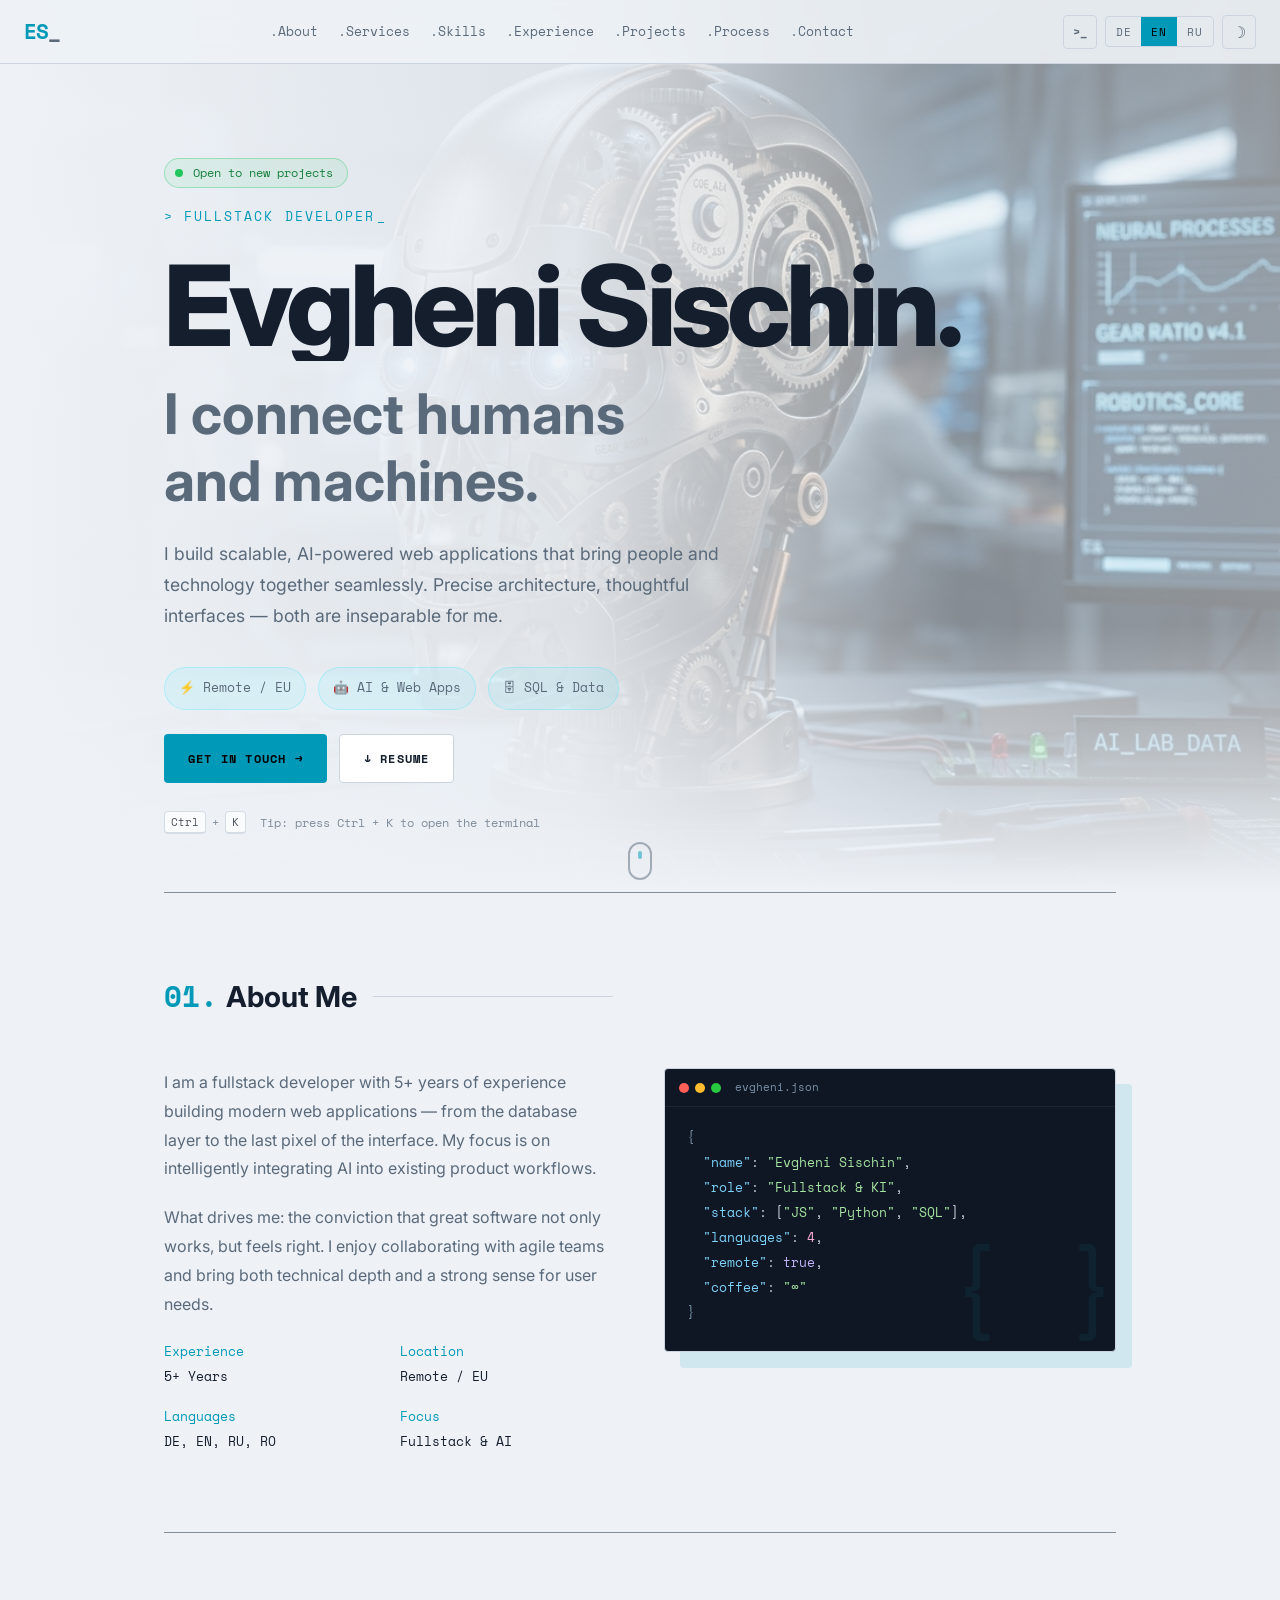
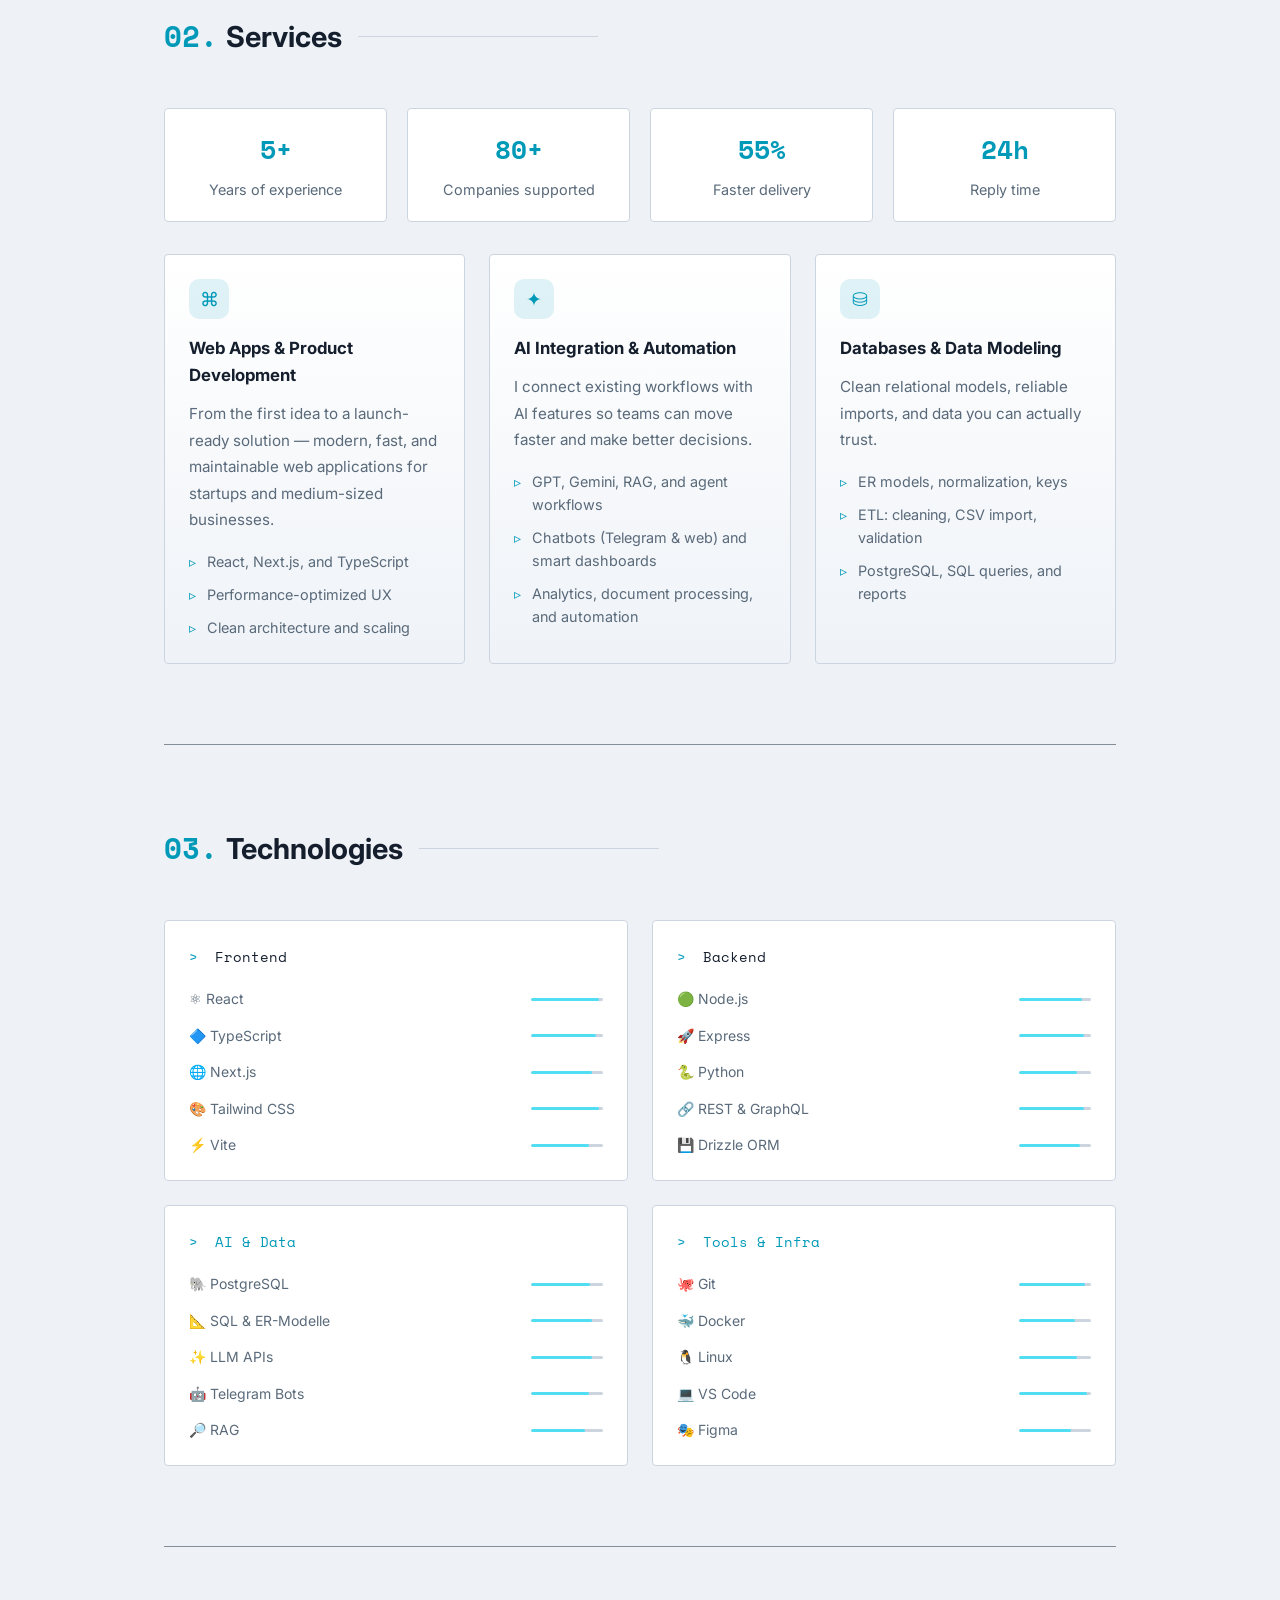
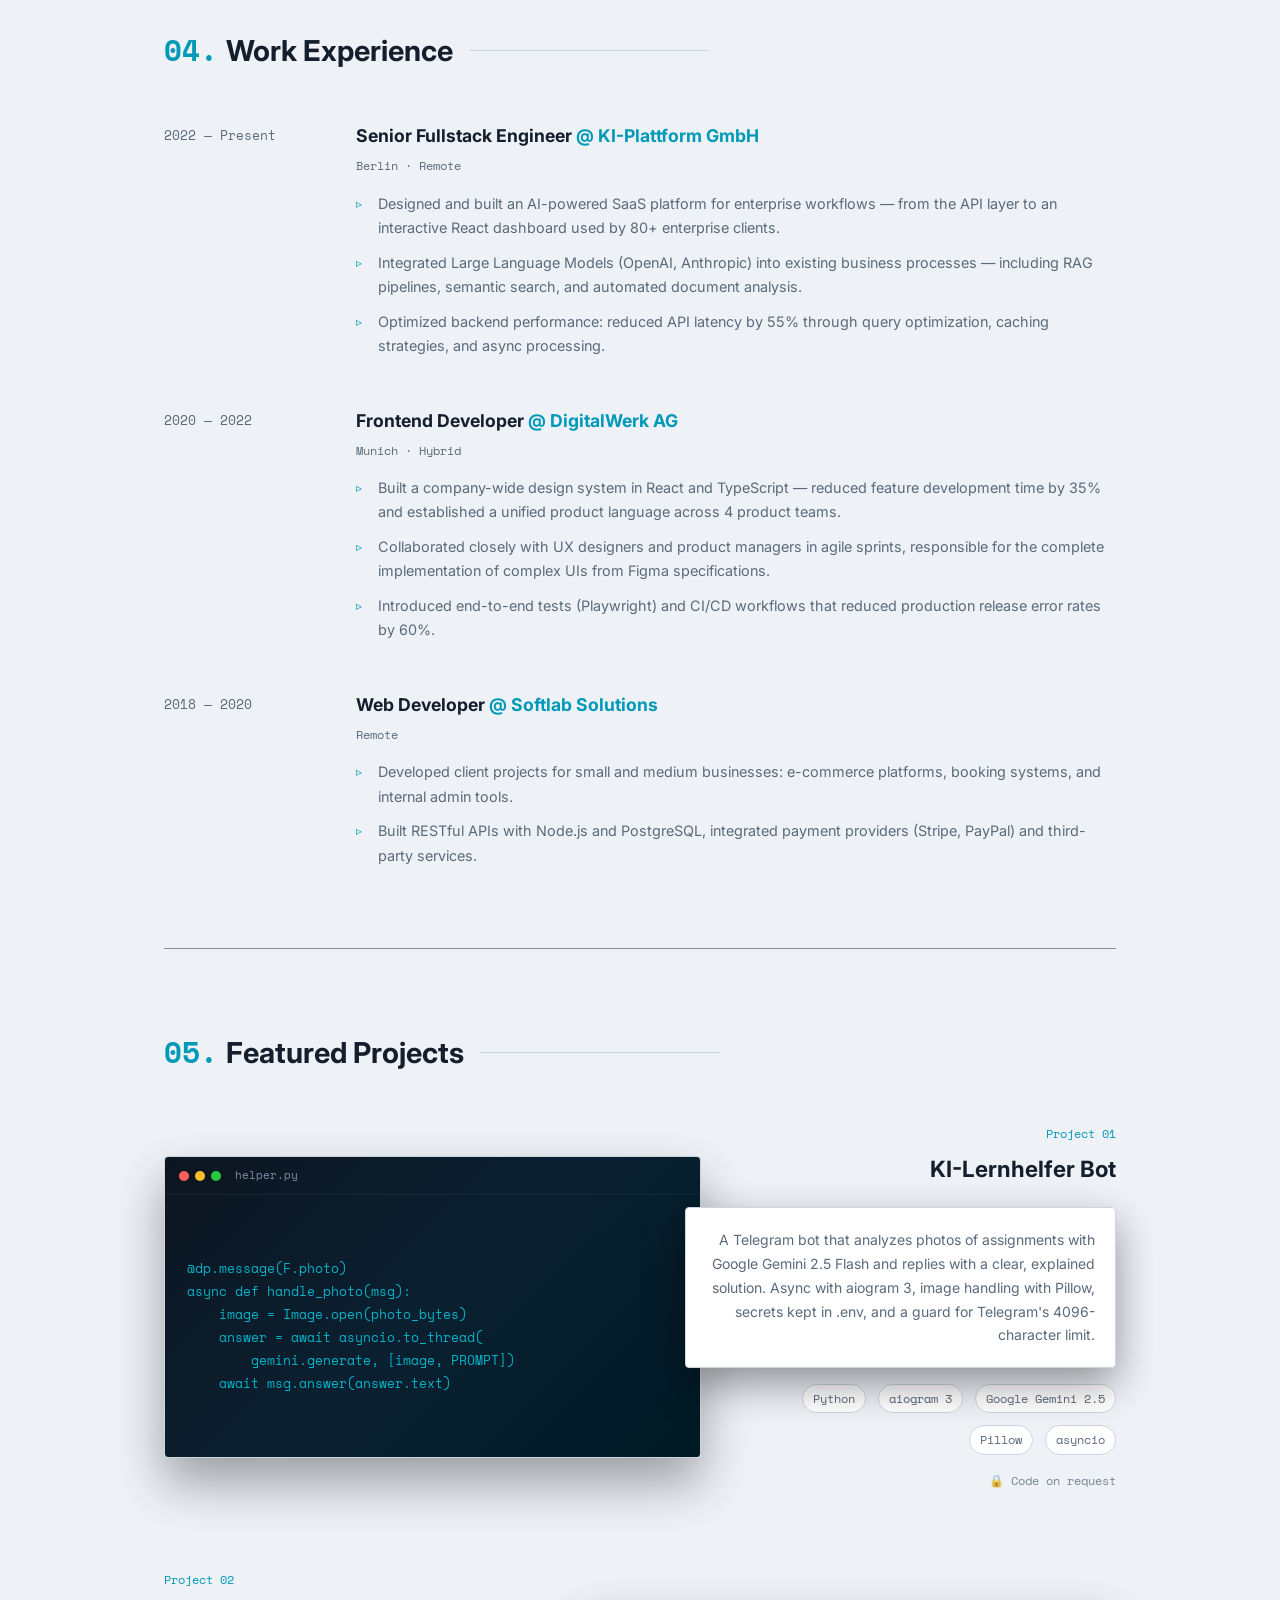
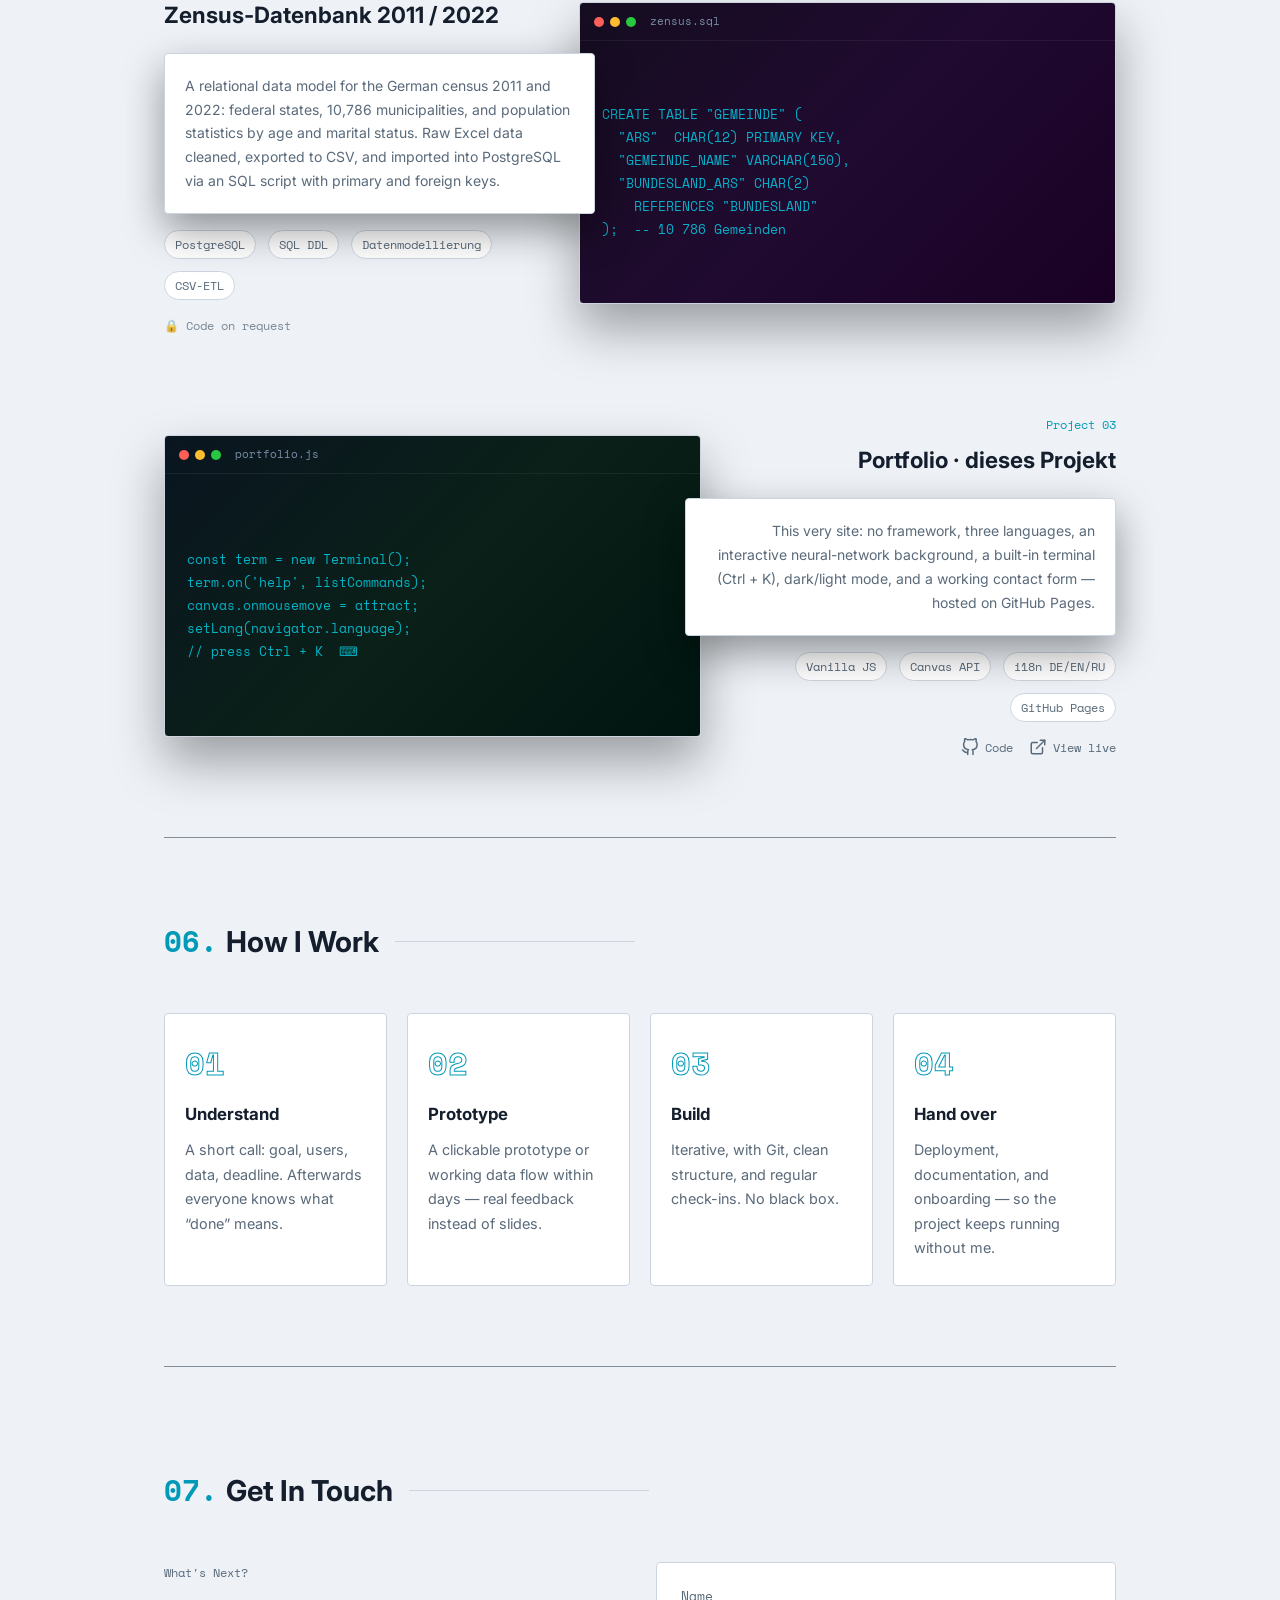
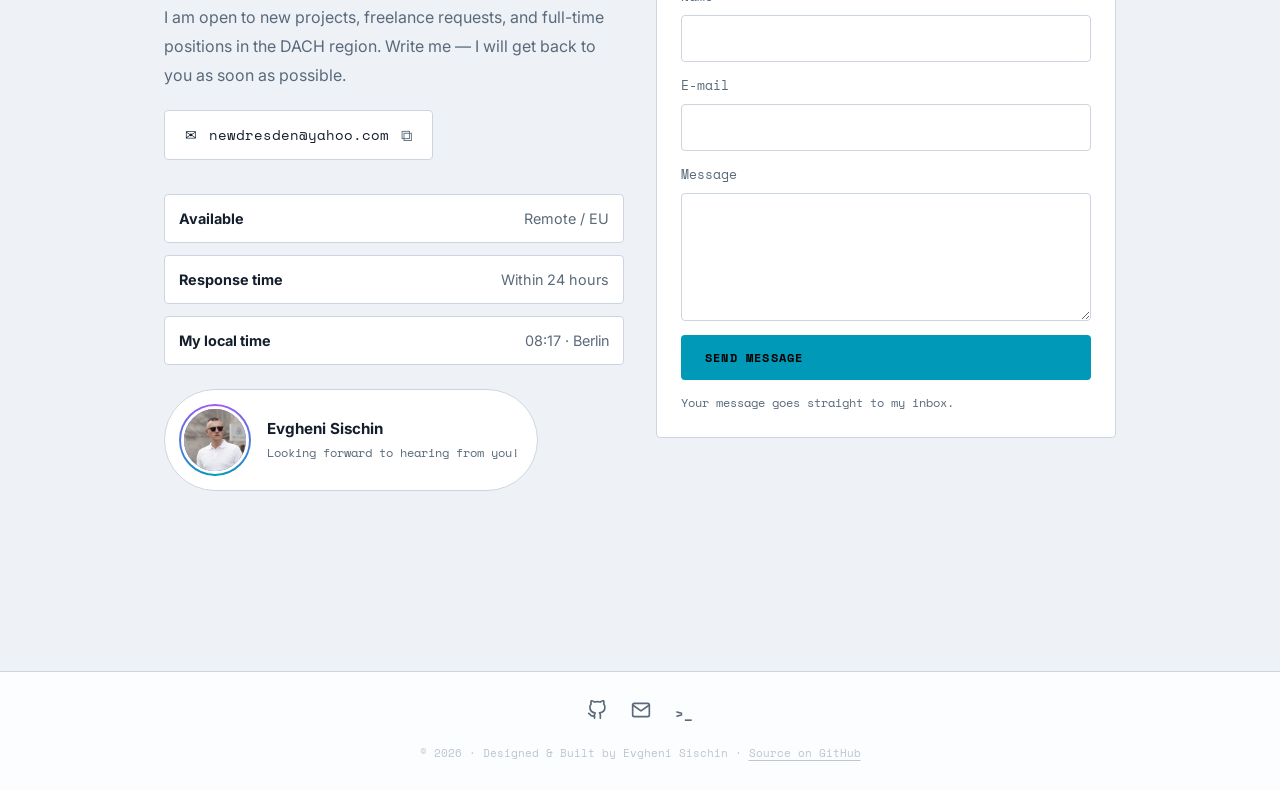
==== commit f489fa9a: "Redesign portfolio: real projects, terminal, working contact form, photo - Replace placeholder proje" ====
--- a/index.html
+++ b/index.html
@@ -4,14 +4,31 @@
   <meta charset="UTF-8" />
   <meta name="viewport" content="width=device-width, initial-scale=1.0" />
   <title>Evgheni Sischin — Fullstack Developer & KI-Spezialist</title>
-  <meta name="description" content="Evgheni Sischin — Fullstack-Entwickler und KI-Integrationsspezialist. Skalierbare Webanwendungen für den deutschsprachigen Markt." />
+  <meta name="description" content="Evgheni Sischin — Fullstack-Entwickler und KI-Integrationsspezialist. Webanwendungen, Telegram-Bots mit KI und saubere Datenbanken für den deutschsprachigen Markt." />
   <meta name="author" content="Evgheni Sischin" />
+  <meta name="theme-color" content="#080d14" />
+  <link rel="canonical" href="https://sischin-evgheni.github.io/Portfolio-seit/" />
+  <link rel="icon" href="data:image/svg+xml,%3Csvg xmlns='http://www.w3.org/2000/svg' viewBox='0 0 64 64'%3E%3Crect width='64' height='64' rx='12' fill='%23080d14'/%3E%3Ctext x='50%25' y='56%25' text-anchor='middle' dominant-baseline='middle' font-family='monospace' font-weight='700' font-size='28' fill='%2300e5ff'%3EES%3C/text%3E%3C/svg%3E" />
   <meta property="og:type" content="website" />
+  <meta property="og:url" content="https://sischin-evgheni.github.io/Portfolio-seit/" />
   <meta property="og:title" content="Evgheni Sischin — Fullstack Developer & KI-Spezialist" />
   <meta property="og:description" content="Ich entwickle skalierbare, KI-gestützte Webanwendungen. Remote / EU." />
+  <meta property="og:image" content="https://sischin-evgheni.github.io/Portfolio-seit/bg.jpeg" />
   <meta property="og:site_name" content="Evgheni Sischin Portfolio" />
   <meta name="twitter:card" content="summary_large_image" />
   <meta name="twitter:title" content="Evgheni Sischin — Fullstack Developer & KI-Spezialist" />
+  <script type="application/ld+json">
+  {
+    "@context": "https://schema.org",
+    "@type": "Person",
+    "name": "Evgheni Sischin",
+    "jobTitle": "Fullstack Developer & KI-Spezialist",
+    "email": "mailto:newdresden@yahoo.com",
+    "url": "https://sischin-evgheni.github.io/Portfolio-seit/",
+    "sameAs": ["https://github.com/Sischin-Evgheni"],
+    "knowsLanguage": ["de", "en", "ru", "ro"]
+  }
+  </script>
   <link rel="preconnect" href="https://fonts.googleapis.com" />
   <link rel="preconnect" href="https://fonts.gstatic.com" crossorigin />
   <link href="https://fonts.googleapis.com/css2?family=Inter:wght@400;500;600;700;800&family=Space+Mono:wght@400;700&display=swap" rel="stylesheet" />
@@ -19,12 +36,12 @@
 </head>
 <body>
 
-<!-- ── CANVAS BACKGROUND ── -->
-<canvas id="bg-canvas"></canvas>
+<div id="scroll-progress" aria-hidden="true"></div>
+<canvas id="bg-canvas" aria-hidden="true"></canvas>
 
 <!-- ── NAVBAR ── -->
 <nav class="nav">
-  <button class="nav-logo" onclick="scrollToSection('hero')">ES<span>_</span></button>
+  <button class="nav-logo" onclick="scrollToSection('hero')" aria-label="Start">ES<span>_</span></button>
 
   <div class="nav-links">
     <button data-i18n="nav.about" data-nav-section="about" onclick="scrollToSection('about')">.Über mich</button>
@@ -32,18 +49,19 @@
     <button data-i18n="nav.skills" data-nav-section="skills" onclick="scrollToSection('skills')">.Skills</button>
     <button data-i18n="nav.experience" data-nav-section="experience" onclick="scrollToSection('experience')">.Erfahrung</button>
     <button data-i18n="nav.projects" data-nav-section="projects" onclick="scrollToSection('projects')">.Projekte</button>
-    <button data-i18n="nav.testimonials" data-nav-section="testimonials" onclick="scrollToSection('testimonials')">.Empfehlungen</button>
+    <button data-i18n="nav.process" data-nav-section="process" onclick="scrollToSection('process')">.Arbeitsweise</button>
     <button data-i18n="nav.contact" data-nav-section="contact" onclick="scrollToSection('contact')">.Kontakt</button>
   </div>
 
   <div class="nav-controls">
+    <button class="icon-btn term-btn" onclick="Terminal.toggle()" aria-label="Terminal öffnen (Ctrl+K)" title="Terminal (Ctrl + K)">&gt;_</button>
     <div class="lang-switcher">
       <button data-lang-btn="de" class="active" onclick="setLang('de')">DE</button>
       <button data-lang-btn="en" onclick="setLang('en')">EN</button>
       <button data-lang-btn="ru" onclick="setLang('ru')">RU</button>
     </div>
-    <button class="theme-toggle" id="theme-toggle" onclick="toggleTheme()" aria-label="Toggle theme">☀</button>
-    <button class="menu-toggle" id="menu-toggle" onclick="toggleMenu()" aria-label="Menu">☰</button>
+    <button class="icon-btn theme-toggle" id="theme-toggle" onclick="toggleTheme()" aria-label="Toggle theme">☀</button>
+    <button class="icon-btn menu-toggle" id="menu-toggle" onclick="toggleMenu()" aria-label="Menu" aria-expanded="false">☰</button>
   </div>
 </nav>
 
@@ -54,29 +72,31 @@
   <button data-mob-i18n="nav.skills" onclick="scrollToSection('skills')">.Skills</button>
   <button data-mob-i18n="nav.experience" onclick="scrollToSection('experience')">.Erfahrung</button>
   <button data-mob-i18n="nav.projects" onclick="scrollToSection('projects')">.Projekte</button>
-  <button data-mob-i18n="nav.testimonials" onclick="scrollToSection('testimonials')">.Empfehlungen</button>
+  <button data-mob-i18n="nav.process" onclick="scrollToSection('process')">.Arbeitsweise</button>
   <button data-mob-i18n="nav.contact" onclick="scrollToSection('contact')">.Kontakt</button>
 </div>
 
-<!-- ── MAIN ── -->
 <main>
 
   <!-- HERO -->
   <section id="hero" class="hero">
-    <p class="hero-badge reveal" data-i18n="hero.badge">Fullstack-Entwickler &amp; KI-Integrationsspezialist</p>
-    <h1 class="reveal reveal-delay-1">Evgheni Sischin.</h1>
-    <h2 id="hero-subtitle" class="reveal reveal-delay-2" data-i18n="hero.subtitle" style="white-space:pre-line">Ich verbinde Mensch
+    <p class="hero-status reveal"><span class="pulse-dot"></span><span data-i18n="hero.status">Offen für neue Projekte</span></p>
+    <p class="hero-badge reveal">&gt; <span id="hero-typed">Fullstack-Entwickler</span><span class="caret">_</span></p>
+    <h1 class="reveal reveal-delay-1 glitch" data-text="Evgheni Sischin.">Evgheni Sischin.</h1>
+    <h2 id="hero-subtitle" class="reveal reveal-delay-2" data-i18n="hero.subtitle">Ich verbinde Mensch
 und Maschine.</h2>
-    <p class="reveal reveal-delay-2" data-i18n="hero.description">Ich entwickle skalierbare, KI-gestützte Webanwendungen, die Menschen und Technologie nahtlos zusammenbringen. Präzise Architektur, durchdachtes Interface — beides gehört für mich untrennbar zusammen.</p>
+    <p class="reveal reveal-delay-2" data-i18n="hero.description">Ich entwickle skalierbare, KI-gestützte Webanwendungen, die Menschen und Technologie nahtlos zusammenbringen.</p>
     <div class="hero-highlights reveal reveal-delay-3">
       <span class="hero-pill">⚡ Remote / EU</span>
       <span class="hero-pill">🤖 AI &amp; Web Apps</span>
-      <span class="hero-pill">🚀 Schnell &amp; sauber</span>
+      <span class="hero-pill">🗄 SQL &amp; Data</span>
     </div>
     <div class="hero-buttons reveal reveal-delay-3">
       <button class="btn-primary" onclick="scrollToSection('contact')" data-i18n="hero.contactBtn">Kontakt aufnehmen →</button>
       <a class="btn-secondary" href="cv.html" target="_blank" rel="noopener" data-i18n="hero.cvBtn">↓ Lebenslauf</a>
     </div>
+    <button class="hero-hint"onclick="Terminal.open()"><kbd>Ctrl</kbd> + <kbd>K</kbd> <span data-i18n="hero.hint">Tipp: Drücke Ctrl + K für das Terminal</span></button>
+    <button class="scroll-indicator" onclick="scrollToSection('about')" aria-label="Scroll"><span></span></button>
   </section>
 
   <!-- ABOUT -->
@@ -87,8 +107,8 @@
     </div>
     <div class="about-grid">
       <div class="about-text reveal reveal-delay-1">
-        <p data-i18n="about.p1">Ich bin Fullstack-Entwickler mit über 5 Jahren Erfahrung in der Entwicklung moderner Webanwendungen — von der Datenbankschicht bis zum letzten Pixel im Interface. Mein Fokus liegt auf der intelligenten Integration von KI in bestehende Produktprozesse.</p>
-        <p data-i18n="about.p2">Was mich antreibt: die Überzeugung, dass exzellente Software nicht nur funktioniert, sondern sich richtig anfühlt. Ich arbeite gerne mit agilen Teams zusammen und bringe sowohl technische Tiefe als auch ein Gespür für Nutzerbedürfnisse mit.</p>
+        <p data-i18n="about.p1"></p>
+        <p data-i18n="about.p2"></p>
         <div class="about-meta">
           <div class="about-meta-item"><span data-i18n="about.labelExp">Erfahrung</span><span data-i18n="about.exp">5+ Jahre</span></div>
           <div class="about-meta-item"><span data-i18n="about.labelLocation">Standort</span><span data-i18n="about.location">Remote / EU</span></div>
@@ -97,8 +117,16 @@
         </div>
       </div>
       <div class="about-img reveal reveal-delay-2">
-        <div class="about-img-inner">
-          <span class="about-terminal-icon">⌨</span>
+        <div class="about-img-inner code-card">
+          <div class="proj-window-bar"><i></i><i></i><i></i><span>evgheni.json</span></div>
+<pre class="about-code"><span class="c-p">{</span>
+  <span class="c-k">"name"</span>: <span class="c-s">"Evgheni Sischin"</span>,
+  <span class="c-k">"role"</span>: <span class="c-s">"Fullstack &amp; KI"</span>,
+  <span class="c-k">"stack"</span>: [<span class="c-s">"JS"</span>, <span class="c-s">"Python"</span>, <span class="c-s">"SQL"</span>],
+  <span class="c-k">"languages"</span>: <span class="c-n">4</span>,
+  <span class="c-k">"remote"</span>: <span class="c-b">true</span>,
+  <span class="c-k">"coffee"</span>: <span class="c-s">"∞"</span>
+<span class="c-p">}</span></pre>
         </div>
       </div>
     </div>
@@ -111,49 +139,40 @@
       <div class="section-line"></div>
     </div>
     <div class="services-stats">
-      <div class="stat-card reveal">
-        <div class="stat-number">5+</div>
-        <p data-i18n="services.statExp">Jahre Erfahrung</p>
-      </div>
-      <div class="stat-card reveal reveal-delay-1">
-        <div class="stat-number">80+</div>
-        <p data-i18n="services.statClients">Unternehmen betreut</p>
-      </div>
-      <div class="stat-card reveal reveal-delay-2">
-        <div class="stat-number">55%</div>
-        <p data-i18n="services.statSpeed">Schnelleres Delivery</p>
-      </div>
-      <div class="stat-card reveal reveal-delay-3">
-        <div class="stat-number">24h</div>
-        <p data-i18n="services.statReply">Antwortzeit</p>
-      </div>
+      <div class="stat-card spot reveal"><div class="stat-number" data-count="5" data-suffix="+">5+</div><p data-i18n="services.statExp">Jahre Erfahrung</p></div>
+      <div class="stat-card spot reveal reveal-delay-1"><div class="stat-number" data-count="80" data-suffix="+">80+</div><p data-i18n="services.statClients">Unternehmen betreut</p></div>
+      <div class="stat-card spot reveal reveal-delay-2"><div class="stat-number" data-count="55" data-suffix="%">55%</div><p data-i18n="services.statSpeed">Schnelleres Delivery</p></div>
+      <div class="stat-card spot reveal reveal-delay-3"><div class="stat-number" data-count="24" data-suffix="h">24h</div><p data-i18n="services.statReply">Antwortzeit</p></div>
     </div>
     <div class="services-grid">
-      <article class="service-card reveal">
+      <article class="service-card spot reveal">
+        <div class="service-icon">⌘</div>
         <h3 data-i18n="services.web.title">Web-Apps &amp; Produktentwicklung</h3>
-        <p data-i18n="services.web.desc">Von der ersten Idee bis zur Launch-Ready Lösung — moderne, schnelle und wartbare Webanwendungen für Startups und Mittelstand.</p>
+        <p data-i18n="services.web.desc"></p>
         <ul>
-          <li data-i18n="services.web.item1">React, Next.js und TypeScript</li>
-          <li data-i18n="services.web.item2">Performance-optimierte UX</li>
-          <li data-i18n="services.web.item3">Saubere Architektur und Skalierung</li>
+          <li data-i18n="services.web.item1"></li>
+          <li data-i18n="services.web.item2"></li>
+          <li data-i18n="services.web.item3"></li>
         </ul>
       </article>
-      <article class="service-card reveal reveal-delay-1">
+      <article class="service-card spot reveal reveal-delay-1">
+        <div class="service-icon">✦</div>
         <h3 data-i18n="services.ai.title">KI-Integration &amp; Automatisierung</h3>
-        <p data-i18n="services.ai.desc">Ich verbinde bestehende Prozesse mit KI-Features, damit Teams schneller arbeiten und bessere Entscheidungen treffen.</p>
+        <p data-i18n="services.ai.desc"></p>
         <ul>
-          <li data-i18n="services.ai.item1">GPT-, RAG- und Agenten-Workflows</li>
-          <li data-i18n="services.ai.item2">Chatbots und intelligente Dashboards</li>
-          <li data-i18n="services.ai.item3">Analyse, Dokumentenverarbeitung und Automatisierung</li>
+          <li data-i18n="services.ai.item1"></li>
+          <li data-i18n="services.ai.item2"></li>
+          <li data-i18n="services.ai.item3"></li>
         </ul>
       </article>
-      <article class="service-card reveal reveal-delay-2">
-        <h3 data-i18n="services.ops.title">Technische Beratung &amp; Umsetzung</h3>
-        <p data-i18n="services.ops.desc">Praktische Beratung, klare Prioritäten und schnelle Umsetzung — mit Fokus auf messbare Ergebnisse statt nur auf Features.</p>
+      <article class="service-card spot reveal reveal-delay-2">
+        <div class="service-icon">⛁</div>
+        <h3 data-i18n="services.ops.title">Datenbanken &amp; Datenmodellierung</h3>
+        <p data-i18n="services.ops.desc"></p>
         <ul>
-          <li data-i18n="services.ops.item1">Produktstrategie und Tech-Review</li>
-          <li data-i18n="services.ops.item2">CI/CD, Testing und Wartbarkeit</li>
-          <li data-i18n="services.ops.item3">Schnelle Iterationen in agilen Teams</li>
+          <li data-i18n="services.ops.item1"></li>
+          <li data-i18n="services.ops.item2"></li>
+          <li data-i18n="services.ops.item3"></li>
         </ul>
       </article>
     </div>
@@ -162,12 +181,11 @@
   <!-- SKILLS -->
   <section id="skills">
     <div class="section-header reveal">
-      <h2><span class="section-num">02.</span><span data-i18n="skills.title">Technologien</span></h2>
+      <h2><span class="section-num">03.</span><span data-i18n="skills.title">Technologien</span></h2>
       <div class="section-line"></div>
     </div>
     <div class="skills-grid">
-
-      <div class="skill-card reveal">
+      <div class="skill-card spot reveal">
         <div class="skill-card-title"><span>&gt;</span> Frontend</div>
         <ul class="skill-list">
           <li class="skill-item"><span class="skill-name">⚛ React</span><div class="skill-bar-track"><div class="skill-bar-fill" data-level="95"></div></div></li>
@@ -177,19 +195,27 @@
           <li class="skill-item"><span class="skill-name">⚡ Vite</span><div class="skill-bar-track"><div class="skill-bar-fill" data-level="80"></div></div></li>
         </ul>
       </div>
-
-      <div class="skill-card reveal reveal-delay-1">
+      <div class="skill-card spot reveal reveal-delay-1">
         <div class="skill-card-title"><span>&gt;</span> Backend</div>
         <ul class="skill-list">
           <li class="skill-item"><span class="skill-name">🟢 Node.js</span><div class="skill-bar-track"><div class="skill-bar-fill" data-level="88"></div></div></li>
           <li class="skill-item"><span class="skill-name">🚀 Express</span><div class="skill-bar-track"><div class="skill-bar-fill" data-level="90"></div></div></li>
+          <li class="skill-item"><span class="skill-name">🐍 Python</span><div class="skill-bar-track"><div class="skill-bar-fill" data-level="80"></div></div></li>
+          <li class="skill-item"><span class="skill-name">🔗 REST &amp; GraphQL</span><div class="skill-bar-track"><div class="skill-bar-fill" data-level="90"></div></div></li>
+          <li class="skill-item"><span class="skill-name">💾 Drizzle ORM</span><div class="skill-bar-track"><div class="skill-bar-fill" data-level="85"></div></div></li>
+        </ul>
+      </div>
+      <div class="skill-card spot reveal reveal-delay-2">
+        <div class="skill-card-title"><span>&gt;</span> <span data-i18n="skills.ai">KI &amp; Daten</span></div>
+        <ul class="skill-list">
           <li class="skill-item"><span class="skill-name">🐘 PostgreSQL</span><div class="skill-bar-track"><div class="skill-bar-fill" data-level="82"></div></div></li>
-          <li class="skill-item"><span class="skill-name">💾 Drizzle ORM</span><div class="skill-bar-track"><div class="skill-bar-fill" data-level="85"></div></div></li>
-          <li class="skill-item"><span class="skill-name">🔗 REST &amp; GraphQL</span><div class="skill-bar-track"><div class="skill-bar-fill" data-level="90"></div></div></li>
-        </ul>
-      </div>
-
-      <div class="skill-card reveal reveal-delay-2">
+          <li class="skill-item"><span class="skill-name">📐 SQL &amp; ER-Modelle</span><div class="skill-bar-track"><div class="skill-bar-fill" data-level="85"></div></div></li>
+          <li class="skill-item"><span class="skill-name">✨ LLM APIs</span><div class="skill-bar-track"><div class="skill-bar-fill" data-level="85"></div></div></li>
+          <li class="skill-item"><span class="skill-name">🤖 Telegram Bots</span><div class="skill-bar-track"><div class="skill-bar-fill" data-level="80"></div></div></li>
+          <li class="skill-item"><span class="skill-name">🔎 RAG</span><div class="skill-bar-track"><div class="skill-bar-fill" data-level="75"></div></div></li>
+        </ul>
+      </div>
+      <div class="skill-card spot reveal reveal-delay-3">
         <div class="skill-card-title"><span>&gt;</span> <span data-i18n="skills.tools">Tools &amp; Infra</span></div>
         <ul class="skill-list">
           <li class="skill-item"><span class="skill-name">🐙 Git</span><div class="skill-bar-track"><div class="skill-bar-fill" data-level="92"></div></div></li>
@@ -199,14 +225,13 @@
           <li class="skill-item"><span class="skill-name">🎭 Figma</span><div class="skill-bar-track"><div class="skill-bar-fill" data-level="72"></div></div></li>
         </ul>
       </div>
-
     </div>
   </section>
 
   <!-- EXPERIENCE -->
   <section id="experience">
     <div class="section-header reveal">
-      <h2><span class="section-num">03.</span><span data-i18n="exp.title">Berufserfahrung</span></h2>
+      <h2><span class="section-num">04.</span><span data-i18n="exp.title">Berufserfahrung</span></h2>
       <div class="section-line"></div>
     </div>
     <div class="exp-list" id="exp-list"></div>
@@ -215,41 +240,24 @@
   <!-- PROJECTS -->
   <section id="projects">
     <div class="section-header reveal">
-      <h2><span class="section-num">04.</span><span data-i18n="projects.title">Ausgewählte Projekte</span></h2>
+      <h2><span class="section-num">05.</span><span data-i18n="projects.title">Ausgewählte Projekte</span></h2>
       <div class="section-line"></div>
     </div>
     <div class="projects-list" id="projects-list"></div>
   </section>
 
-  <!-- TESTIMONIALS -->
-  <section id="testimonials">
-    <div class="section-header reveal">
-      <h2><span class="section-num">06.</span><span data-i18n="testimonials.title">Empfehlungen</span></h2>
-      <div class="section-line"></div>
-    </div>
-    <div class="testimonials-grid">
-      <article class="testimonial-card reveal">
-        <p class="testimonial-quote" data-i18n="testimonials.one.quote">„Evgheni hat unsere Produktvision in eine klare und sehr schnelle digitale Lösung übersetzt. Die Zusammenarbeit war präzise, schnell und sehr zuverlässig.“</p>
-        <div class="testimonial-author">
-          <strong data-i18n="testimonials.one.name">Mina Weber</strong>
-          <span data-i18n="testimonials.one.role">CTO, KI-Plattform GmbH</span>
-        </div>
-      </article>
-      <article class="testimonial-card reveal reveal-delay-1">
-        <p class="testimonial-quote" data-i18n="testimonials.two.quote">„Die KI-Integration war nicht nur technisch stark, sondern hat unsere Prozesse direkt spürbar verbessert. Sehr guter Mix aus Technik und Produktverständnis.“</p>
-        <div class="testimonial-author">
-          <strong data-i18n="testimonials.two.name">Lars Hoffmann</strong>
-          <span data-i18n="testimonials.two.role">Produktleiter, DigitalWerk AG</span>
-        </div>
-      </article>
-      <article class="testimonial-card reveal reveal-delay-2">
-        <p class="testimonial-quote" data-i18n="testimonials.three.quote">„Schnell, sauber und mit sehr gutem Auge für UX. Wir hatten direkt das Gefühl, dass die Lösung wirklich zu unserem Team passt.“</p>
-        <div class="testimonial-author">
-          <strong data-i18n="testimonials.three.name">Anja Petrova</strong>
-          <span data-i18n="testimonials.three.role">Founder, Softlab Solutions</span>
-        </div>
-      </article>
-    </div>
+  <!-- PROCESS -->
+  <section id="process">
+    <div class="section-header reveal">
+      <h2><span class="section-num">06.</span><span data-i18n="process.title">Arbeitsweise</span></h2>
+      <div class="section-line"></div>
+    </div>
+    <ol class="process-grid">
+      <li class="process-card spot reveal"><span class="process-num">01</span><h3 data-i18n="process.s1.title"></h3><p data-i18n="process.s1.desc"></p></li>
+      <li class="process-card spot reveal reveal-delay-1"><span class="process-num">02</span><h3 data-i18n="process.s2.title"></h3><p data-i18n="process.s2.desc"></p></li>
+      <li class="process-card spot reveal reveal-delay-2"><span class="process-num">03</span><h3 data-i18n="process.s3.title"></h3><p data-i18n="process.s3.desc"></p></li>
+      <li class="process-card spot reveal reveal-delay-3"><span class="process-num">04</span><h3 data-i18n="process.s4.title"></h3><p data-i18n="process.s4.desc"></p></li>
+    </ol>
   </section>
 
   <!-- CONTACT -->
@@ -261,36 +269,48 @@
     <div class="contact-grid">
       <div class="contact-copy reveal reveal-delay-1">
         <p class="contact-badge" data-i18n="contact.badge">Was kommt als nächstes?</p>
-        <p data-i18n="contact.desc">Ich bin offen für neue Projekte, Freelance-Anfragen und Festanstellungen im deutschsprachigen Raum. Schreiben Sie mir — ich melde mich schnellstmöglich zurück.</p>
+        <p data-i18n="contact.desc"></p>
 
         <div class="email-row">
           <span>✉</span>
-          <a href="mailto:info@newdreden.com">info@newdreden.com</a>
-          <button class="copy-btn" onclick="copyEmail()" title="Kopieren" aria-label="E-Mail kopieren">⧉</button>
-          <span class="copy-feedback" id="copy-feedback">Kopiert!</span>
+          <a href="mailto:newdresden@yahoo.com">newdresden@yahoo.com</a>
+          <button class="copy-btn" onclick="copyEmail()" title="Copy" aria-label="E-Mail kopieren">⧉</button>
         </div>
 
         <div class="contact-highlights">
           <div class="contact-highlight"><strong data-i18n="contact.avail">Verfügbar</strong><span data-i18n="contact.availValue">Remote / EU</span></div>
           <div class="contact-highlight"><strong data-i18n="contact.response">Antwortzeit</strong><span data-i18n="contact.responseValue">Innerhalb von 24 Stunden</span></div>
-        </div>
-      </div>
-
-      <form class="contact-form reveal reveal-delay-2" onsubmit="handleContactSubmit(event)">
+          <div class="contact-highlight"><strong data-i18n="contact.localTime">Meine Ortszeit</strong><span id="local-time">—</span></div>
+        </div>
+
+        <div class="me-card" id="me-card">
+          <div class="me-photo">
+            <img src="photo.jpg" alt="Evgheni Sischin" width="72" height="72" loading="lazy" decoding="async"
+                 onerror="document.getElementById('me-card').classList.add('no-photo')" />
+          </div>
+          <div class="me-text">
+            <strong>Evgheni Sischin</strong>
+            <span data-i18n="contact.meLine">Freue mich auf Ihre Nachricht!</span>
+          </div>
+        </div>
+      </div>
+
+      <form class="contact-form spot reveal reveal-delay-2" onsubmit="handleContactSubmit(event)">
         <label>
           <span data-i18n="contact.formName">Name</span>
-          <input type="text" name="name" required />
+          <input type="text" name="name" autocomplete="name" required maxlength="100" />
         </label>
         <label>
           <span data-i18n="contact.formEmail">E-Mail</span>
-          <input type="email" name="email" required />
+          <input type="email" name="email" autocomplete="email" required maxlength="150" />
         </label>
         <label>
           <span data-i18n="contact.formMessage">Nachricht</span>
-          <textarea name="message" rows="5" required></textarea>
+          <textarea name="message" rows="5" required maxlength="5000"></textarea>
         </label>
+        <input type="text" name="_honey" class="hp" tabindex="-1" autocomplete="off" aria-hidden="true" />
         <button type="submit" class="btn-primary" data-i18n="contact.formSubmit">Nachricht senden</button>
-        <p class="form-status" id="form-status" data-i18n="contact.formStatus">Die Nachricht wird nur lokal vorbereitet und kann direkt per E-Mail weitergeleitet werden.</p>
+        <p class="form-status" id="form-status" role="status" data-i18n="contact.formStatus">Ihre Nachricht geht direkt in mein Postfach.</p>
       </form>
     </div>
   </section>
@@ -300,20 +320,37 @@
 <!-- ── FOOTER ── -->
 <footer>
   <div class="footer-links">
-    <a href="https://github.com/" target="_blank" rel="noopener" title="GitHub">
-      <svg xmlns="http://www.w3.org/2000/svg" width="20" height="20" viewBox="0 0 24 24" fill="none" stroke="currentColor" stroke-width="2" stroke-linecap="round" stroke-linejoin="round"><path d="M9 19c-5 1.5-5-2.5-7-3m14 6v-3.87a3.37 3.37 0 0 0-.94-2.61c3.14-.35 6.44-1.54 6.44-7A5.44 5.44 0 0 0 20 4.77 5.07 5.07 0 0 0 19.91 1S18.73.65 16 2.48a13.38 13.38 0 0 0-7 0C6.27.65 5.09 1 5.09 1A5.07 5.07 0 0 0 5 4.77a5.44 5.44 0 0 0-1.5 3.78c0 5.42 3.3 6.61 6.44 7A3.37 3.37 0 0 0 9 18.13V22"/></svg>
+    <a href="https://github.com/Sischin-Evgheni" target="_blank" rel="noopener" title="GitHub" aria-label="GitHub">
+      <svg width="20" height="20" viewBox="0 0 24 24" fill="none" stroke="currentColor" stroke-width="2" stroke-linecap="round" stroke-linejoin="round"><path d="M9 19c-5 1.5-5-2.5-7-3m14 6v-3.87a3.37 3.37 0 0 0-.94-2.61c3.14-.35 6.44-1.54 6.44-7A5.44 5.44 0 0 0 20 4.77 5.07 5.07 0 0 0 19.91 1S18.73.65 16 2.48a13.38 13.38 0 0 0-7 0C6.27.65 5.09 1 5.09 1A5.07 5.07 0 0 0 5 4.77a5.44 5.44 0 0 0-1.5 3.78c0 5.42 3.3 6.61 6.44 7A3.37 3.37 0 0 0 9 18.13V22"/></svg>
     </a>
-    <a href="https://www.linkedin.com/" target="_blank" rel="noopener" title="LinkedIn">
-      <svg xmlns="http://www.w3.org/2000/svg" width="20" height="20" viewBox="0 0 24 24" fill="none" stroke="currentColor" stroke-width="2" stroke-linecap="round" stroke-linejoin="round"><path d="M16 8a6 6 0 0 1 6 6v7h-4v-7a2 2 0 0 0-2-2 2 2 0 0 0-2 2v7h-4v-7a6 6 0 0 1 6-6z"/><rect x="2" y="9" width="4" height="12"/><circle cx="4" cy="4" r="2"/></svg>
+    <a href="mailto:newdresden@yahoo.com" title="E-Mail" aria-label="E-Mail">
+      <svg width="20" height="20" viewBox="0 0 24 24" fill="none" stroke="currentColor" stroke-width="2" stroke-linecap="round" stroke-linejoin="round"><path d="M4 4h16c1.1 0 2 .9 2 2v12c0 1.1-.9 2-2 2H4c-1.1 0-2-.9-2-2V6c0-1.1.9-2 2-2z"/><polyline points="22,6 12,13 2,6"/></svg>
     </a>
-    <a href="mailto:info@newdreden.com" title="E-Mail">
-      <svg xmlns="http://www.w3.org/2000/svg" width="20" height="20" viewBox="0 0 24 24" fill="none" stroke="currentColor" stroke-width="2" stroke-linecap="round" stroke-linejoin="round"><path d="M4 4h16c1.1 0 2 .9 2 2v12c0 1.1-.9 2-2 2H4c-1.1 0-2-.9-2-2V6c0-1.1.9-2 2-2z"/><polyline points="22,6 12,13 2,6"/></svg>
-    </a>
+    <button onclick="Terminal.open()" title="Terminal" aria-label="Terminal" class="footer-term">&gt;_</button>
   </div>
-  <p class="footer-copy" data-i18n="footer.built">Entwickelt von Evgheni Sischin</p>
+  <p class="footer-copy">© <span id="year">2026</span> · <span data-i18n="footer.built">Entwickelt von Evgheni Sischin</span> · <a href="https://github.com/Sischin-Evgheni/Portfolio-seit" target="_blank" rel="noopener" data-i18n="footer.source">Quellcode auf GitHub</a></p>
 </footer>
 
 <button class="back-to-top" id="back-to-top" aria-label="Nach oben">↑</button>
+
+<!-- ── TERMINAL ── -->
+<div id="terminal" class="terminal-modal" aria-hidden="true" role="dialog" aria-label="Terminal">
+  <div class="terminal">
+    <div class="terminal-bar">
+      <button class="tb tb-r" onclick="Terminal.close()" aria-label="Close"></button><i class="tb tb-y"></i><i class="tb tb-g"></i>
+      <span>guest@sischin: ~</span>
+    </div>
+    <div class="terminal-body" id="term-body">
+      <div id="term-out"></div>
+      <div class="term-input-row">
+        <span class="t-prompt">guest@sischin:~$</span>
+        <input id="term-input" type="text" autocomplete="off" spellcheck="false" aria-label="Command" />
+      </div>
+    </div>
+  </div>
+</div>
+
+<div id="toasts" aria-live="polite"></div>
 
 <script src="script.js"></script>
 </body>
--- a/style.css
+++ b/style.css
@@ -10,6 +10,7 @@
   --card: #0d1520;
   --primary: #00e5ff;
   --primary-dim: rgba(0,229,255,.15);
+  --bg-image: url('bg.jpeg');
   --radius: 4px;
   --font-sans: 'Inter', sans-serif;
   --font-mono: 'Space Mono', monospace;
@@ -215,6 +216,34 @@
   justify-content: center;
   padding: 40px 0;
   border-top: none;
+  position: relative;
+  isolation: isolate;
+}
+
+/* Full-width background image behind the hero (bg.jpeg) */
+#hero::before {
+  content: '';
+  position: absolute;
+  top: -100px;
+  bottom: 0;
+  left: 50%;
+  width: 100vw;
+  transform: translateX(-50%);
+  z-index: -1;
+  background:
+    linear-gradient(90deg, var(--bg) 0%, rgba(8,13,20,.9) 40%, rgba(8,13,20,.5) 72%, rgba(8,13,20,.6) 100%),
+    linear-gradient(0deg, var(--bg) 0%, transparent 30%),
+    var(--bg-image) center right / cover no-repeat;
+  transition: opacity var(--transition);
+}
+@media (max-width: 720px) {
+  #hero::before { opacity: .55; }
+}
+.light-mode #hero::before {
+  background:
+    linear-gradient(90deg, var(--bg) 0%, rgba(238,242,247,.92) 45%, rgba(238,242,247,.55) 75%, rgba(238,242,247,.6) 100%),
+    linear-gradient(0deg, var(--bg) 0%, transparent 30%),
+    var(--bg-image) center right / cover no-repeat;
 }
 
 .hero-badge {
@@ -436,7 +465,7 @@
 /* ─── SKILLS ─── */
 .skills-grid {
   display: grid;
-  grid-template-columns: repeat(3, 1fr);
+  grid-template-columns: repeat(2, 1fr);
   gap: 24px;
 }
 
@@ -883,6 +912,419 @@
   .section-line { display: none; }
 }
 
+/* ════════════════════════════════════════════════════════════════
+   v2 — NEW FEATURES
+   ════════════════════════════════════════════════════════════════ */
+
+/* Focus visibility */
+:focus-visible { outline: 2px solid var(--primary); outline-offset: 3px; }
+
+/* Scroll progress */
+#scroll-progress {
+  position: fixed;
+  top: 0; left: 0; right: 0;
+  height: 2px;
+  z-index: 200;
+  background: linear-gradient(90deg, var(--primary), #a855f7);
+  transform-origin: 0 50%;
+  transform: scaleX(0);
+  pointer-events: none;
+}
+
+/* Navbar shadow when scrolled */
+.nav.scrolled { box-shadow: 0 8px 30px rgba(0,0,0,.25); }
+
+.icon-btn {
+  width: 34px; height: 34px;
+  display: flex; align-items: center; justify-content: center;
+  border: 1px solid var(--border);
+  border-radius: var(--radius);
+  color: var(--fg2);
+  transition: color .2s, border-color .2s;
+}
+.icon-btn:hover { color: var(--primary); border-color: rgba(0,229,255,.35); }
+.term-btn { font-family: var(--font-mono); font-size: .75rem; font-weight: 700; }
+.menu-toggle.icon-btn { display: none; border: none; }
+
+/* Hero */
+.hero-status {
+  display: inline-flex;
+  align-items: center;
+  gap: 10px;
+  align-self: flex-start;
+  padding: 6px 14px 6px 10px;
+  margin-bottom: 18px;
+  border: 1px solid rgba(34,197,94,.35);
+  background: rgba(34,197,94,.08);
+  border-radius: 999px;
+  font-family: var(--font-mono);
+  font-size: .72rem !important;
+  color: #4ade80 !important;
+  max-width: none !important;
+}
+.light-mode .hero-status { color: #15803d !important; }
+.hero p.hero-status { margin-bottom: 18px; line-height: 1.4; }
+.pulse-dot {
+  width: 8px; height: 8px;
+  border-radius: 50%;
+  background: #22c55e;
+  box-shadow: 0 0 0 0 rgba(34,197,94,.6);
+  animation: pulse 2s infinite;
+}
+@keyframes pulse {
+  0% { box-shadow: 0 0 0 0 rgba(34,197,94,.6); }
+  70% { box-shadow: 0 0 0 10px rgba(34,197,94,0); }
+  100% { box-shadow: 0 0 0 0 rgba(34,197,94,0); }
+}
+.hero p.hero-badge { margin-bottom: 20px; font-size: .8rem; color: var(--primary); min-height: 1.4em; }
+.caret { animation: blink 1s steps(1) infinite; margin-left: 2px; }
+@keyframes blink { 50% { opacity: 0; } }
+
+.hero h1 {
+  background: linear-gradient(100deg, var(--fg) 0%, var(--fg) 45%, var(--primary) 70%, #a855f7 100%);
+  background-size: 200% 100%;
+  -webkit-background-clip: text;
+  background-clip: text;
+  -webkit-text-fill-color: transparent;
+  animation: shine 8s ease-in-out infinite alternate;
+}
+@keyframes shine { from { background-position: 100% 0; } to { background-position: 0 0; } }
+
+.hero-hint {
+  margin-top: 28px;
+  align-self: flex-start;
+  font-family: var(--font-mono);
+  font-size: .72rem;
+  color: var(--fg2);
+  opacity: .75;
+  display: inline-flex;
+  align-items: center;
+  gap: 6px;
+  transition: opacity .2s, color .2s;
+}
+.hero-hint:hover { opacity: 1; color: var(--primary); }
+.hero-hint > span { margin-left: 8px; }
+kbd {
+  font-family: var(--font-mono);
+  font-size: .68rem;
+  padding: 2px 6px;
+  border: 1px solid var(--border);
+  border-bottom-width: 2px;
+  border-radius: 4px;
+  background: var(--card);
+  color: var(--fg);
+}
+
+.scroll-indicator {
+  position: absolute;
+  bottom: 12px; left: 50%;
+  transform: translateX(-50%);
+  width: 24px; height: 38px;
+  border: 2px solid var(--fg2);
+  border-radius: 14px;
+  opacity: .5;
+}
+.scroll-indicator span {
+  position: absolute;
+  top: 7px; left: 50%;
+  width: 4px; height: 8px;
+  margin-left: -2px;
+  border-radius: 2px;
+  background: var(--primary);
+  animation: scrollDot 1.8s ease-in-out infinite;
+}
+@keyframes scrollDot { 0% { opacity: 0; transform: translateY(0); } 40% { opacity: 1; } 100% { opacity: 0; transform: translateY(12px); } }
+
+/* Spotlight cards */
+.spot { position: relative; overflow: hidden; }
+.spot::after {
+  content: '';
+  position: absolute;
+  inset: 0;
+  pointer-events: none;
+  opacity: 0;
+  transition: opacity .3s;
+  background: radial-gradient(350px circle at var(--mx, 50%) var(--my, 50%), rgba(0,229,255,.10), transparent 60%);
+}
+.spot:hover::after { opacity: 1; }
+.spot > * { position: relative; z-index: 1; }
+.stat-card, .service-card, .skill-card, .process-card { transition: border-color .3s, transform .3s; }
+.stat-card:hover, .service-card:hover, .process-card:hover { border-color: rgba(0,229,255,.3); transform: translateY(-3px); }
+
+.service-icon {
+  width: 40px; height: 40px;
+  display: flex; align-items: center; justify-content: center;
+  margin-bottom: 16px;
+  border-radius: 10px;
+  background: var(--primary-dim);
+  color: var(--primary);
+  font-size: 1.2rem;
+}
+
+/* About code card */
+.about-img-inner.code-card {
+  display: block;
+  aspect-ratio: auto;
+  background: #0a111b;
+}
+.light-mode .about-img-inner.code-card { background: #0f1724; }
+.about-code {
+  font-family: var(--font-mono);
+  font-size: .82rem;
+  line-height: 1.9;
+  padding: 18px 22px 26px;
+  color: #c9d6e6;
+  white-space: pre;
+  overflow-x: auto;
+}
+.c-k { color: #7dd3fc; } .c-s { color: #a5e3a1; } .c-n { color: #f9a8d4; } .c-b { color: #c4b5fd; } .c-p { color: #7a90a8; }
+
+/* Window bar (code cards & projects) */
+.proj-window-bar {
+  display: flex;
+  align-items: center;
+  gap: 6px;
+  padding: 10px 14px;
+  border-bottom: 1px solid rgba(255,255,255,.06);
+  font-family: var(--font-mono);
+  font-size: .68rem;
+  color: #7a90a8;
+}
+.proj-window-bar i { width: 10px; height: 10px; border-radius: 50%; background: #ff5f57; display: block; }
+.proj-window-bar i:nth-child(2) { background: #febc2e; }
+.proj-window-bar i:nth-child(3) { background: #28c840; }
+.proj-window-bar span { margin-left: 8px; }
+
+/* Projects */
+.project-img-wrap { transition: transform .25s ease-out; transform-style: preserve-3d; will-change: transform; }
+.project-img-placeholder {
+  display: flex;
+  flex-direction: column;
+  align-items: stretch;
+  justify-content: flex-start;
+  filter: none;
+  box-shadow: 0 25px 50px rgba(0,0,0,.35);
+}
+.project-img-overlay { display: none; }
+.proj-screen-text {
+  flex: 1;
+  display: flex;
+  align-items: center;
+  font-size: clamp(.62rem, 1.3vw, .8rem);
+  color: rgba(0,229,255,.75);
+  padding: 18px 22px;
+  overflow: hidden;
+}
+.proj-links a, .proj-private {
+  display: inline-flex;
+  align-items: center;
+  gap: 6px;
+  font-family: var(--font-mono);
+  font-size: .75rem;
+  transition: color .2s;
+}
+.proj-private { color: var(--fg2); opacity: .8; }
+.proj-stack li {
+  padding: 4px 10px;
+  border: 1px solid var(--border);
+  border-radius: 999px;
+  background: var(--card);
+}
+
+/* Process */
+.process-grid {
+  list-style: none;
+  display: grid;
+  grid-template-columns: repeat(4, 1fr);
+  gap: 20px;
+  counter-reset: none;
+}
+.process-card {
+  background: var(--card);
+  border: 1px solid var(--border);
+  border-radius: var(--radius);
+  padding: 24px 20px;
+}
+.process-num {
+  display: block;
+  font-family: var(--font-mono);
+  font-size: 2rem;
+  font-weight: 700;
+  color: transparent;
+  -webkit-text-stroke: 1px var(--primary);
+  margin-bottom: 12px;
+}
+.process-card h3 { font-size: 1.05rem; margin-bottom: 10px; }
+.process-card p { color: var(--fg2); font-size: .9rem; line-height: 1.7; }
+
+/* Contact form */
+.hp { position: absolute; left: -9999px; width: 1px; height: 1px; opacity: 0; }
+.contact-form button[disabled] { opacity: .6; cursor: progress; }
+.form-status.ok { color: #4ade80; }
+.form-status.err { color: #f87171; }
+.light-mode .form-status.ok { color: #15803d; }
+
+/* Personal photo card (contact) */
+.me-card {
+  display: flex;
+  align-items: center;
+  gap: 16px;
+  margin-top: 24px;
+  padding: 14px 18px 14px 14px;
+  background: var(--card);
+  border: 1px solid var(--border);
+  border-radius: 999px;
+  width: fit-content;
+  max-width: 100%;
+}
+.me-card.no-photo { display: none; }
+.me-photo {
+  flex-shrink: 0;
+  width: 72px; height: 72px;
+  padding: 2px;
+  border-radius: 50%;
+  background: conic-gradient(from 180deg, var(--primary), #a855f7, var(--primary));
+}
+.me-photo img {
+  width: 100%; height: 100%;
+  border-radius: 50%;
+  object-fit: cover;
+  border: 3px solid var(--card);
+  filter: grayscale(.25);
+  transition: filter .3s;
+}
+.me-card:hover .me-photo img { filter: none; }
+.me-text { display: flex; flex-direction: column; gap: 2px; }
+.me-text strong { font-size: .95rem; }
+.me-text span { font-family: var(--font-mono); font-size: .72rem; color: var(--fg2); }
+
+/* Footer */
+.footer-links { align-items: center; }
+.footer-term { font-family: var(--font-mono); font-size: .85rem; font-weight: 700; color: var(--fg2); }
+.footer-term:hover { color: var(--primary); }
+.footer-copy a { text-decoration: underline; text-underline-offset: 3px; }
+.footer-copy a:hover { color: var(--primary); }
+
+/* Toasts */
+#toasts {
+  position: fixed;
+  left: 50%;
+  bottom: 24px;
+  transform: translateX(-50%);
+  z-index: 400;
+  display: flex;
+  flex-direction: column;
+  gap: 8px;
+  align-items: center;
+  pointer-events: none;
+}
+.toast {
+  padding: 10px 18px;
+  border-radius: 999px;
+  background: var(--card);
+  border: 1px solid rgba(0,229,255,.35);
+  color: var(--fg);
+  font-family: var(--font-mono);
+  font-size: .78rem;
+  box-shadow: 0 10px 30px rgba(0,0,0,.3);
+  opacity: 0;
+  transform: translateY(10px);
+  transition: opacity .3s, transform .3s;
+}
+.toast.show { opacity: 1; transform: translateY(0); }
+
+/* Terminal */
+.terminal-modal {
+  position: fixed;
+  inset: 0;
+  z-index: 300;
+  display: flex;
+  align-items: center;
+  justify-content: center;
+  padding: 16px;
+  background: rgba(2,6,12,.6);
+  backdrop-filter: blur(6px);
+  opacity: 0;
+  visibility: hidden;
+  transition: opacity .25s, visibility .25s;
+}
+.terminal-modal.open { opacity: 1; visibility: visible; }
+.terminal {
+  width: min(760px, 100%);
+  height: min(480px, 80vh);
+  display: flex;
+  flex-direction: column;
+  background: #070b11;
+  border: 1px solid #1f3346;
+  border-radius: 10px;
+  box-shadow: 0 30px 80px rgba(0,0,0,.6), 0 0 0 1px rgba(0,229,255,.08), 0 0 60px rgba(0,229,255,.08);
+  overflow: hidden;
+  transform: translateY(12px) scale(.98);
+  transition: transform .25s;
+}
+.terminal-modal.open .terminal { transform: none; }
+.terminal-bar {
+  display: flex;
+  align-items: center;
+  gap: 7px;
+  padding: 10px 14px;
+  background: #0d1520;
+  border-bottom: 1px solid #1a2a3a;
+  font-family: var(--font-mono);
+  font-size: .72rem;
+  color: #7a90a8;
+}
+.terminal-bar span { margin: 0 auto; padding-right: 50px; }
+.tb { width: 12px; height: 12px; border-radius: 50%; display: block; }
+.tb-r { background: #ff5f57; } .tb-y { background: #febc2e; } .tb-g { background: #28c840; }
+.terminal-body {
+  flex: 1;
+  overflow-y: auto;
+  padding: 14px 16px;
+  font-family: var(--font-mono);
+  font-size: .8rem;
+  line-height: 1.65;
+  color: #c9d6e6;
+  cursor: text;
+}
+.term-line { white-space: pre-wrap; word-break: break-word; margin-bottom: 4px; }
+.term-line a { color: #7dd3fc; text-decoration: underline; }
+.term-input-row { display: flex; gap: 8px; align-items: center; }
+#term-input {
+  flex: 1;
+  background: transparent;
+  border: none;
+  outline: none;
+  color: #e6f1ff;
+  font: inherit;
+  caret-color: var(--primary);
+}
+.t-prompt { color: #4ade80; white-space: nowrap; }
+.t-cmd { color: #00e5ff; }
+.t-acc { color: #c084fc; }
+.t-dim { color: #6b7f95; }
+.t-ok { color: #4ade80; }
+.t-err { color: #f87171; }
+
+/* Responsive for new parts */
+@media (max-width: 900px) {
+  .process-grid { grid-template-columns: 1fr 1fr; }
+}
+@media (max-width: 700px) {
+  .menu-toggle.icon-btn { display: flex; }
+  .process-grid { grid-template-columns: 1fr; }
+  .lang-switcher button { padding: 6px 7px; }
+  .term-btn { display: none; }
+  .hero-hint { display: none; }
+  .scroll-indicator { display: none; }
+  .terminal-body { font-size: .72rem; }
+}
+
+@media print {
+  #bg-canvas, .nav, .mobile-menu, .back-to-top, #scroll-progress, .terminal-modal, #toasts, .hero-hint, .scroll-indicator { display: none !important; }
+  .reveal { opacity: 1 !important; transform: none !important; }
+}
+
 @media (prefers-reduced-motion: reduce) {
   .reveal { opacity: 1 !important; transform: none !important; }
   * { transition-duration: 0.01ms !important; animation-duration: 0.01ms !important; }
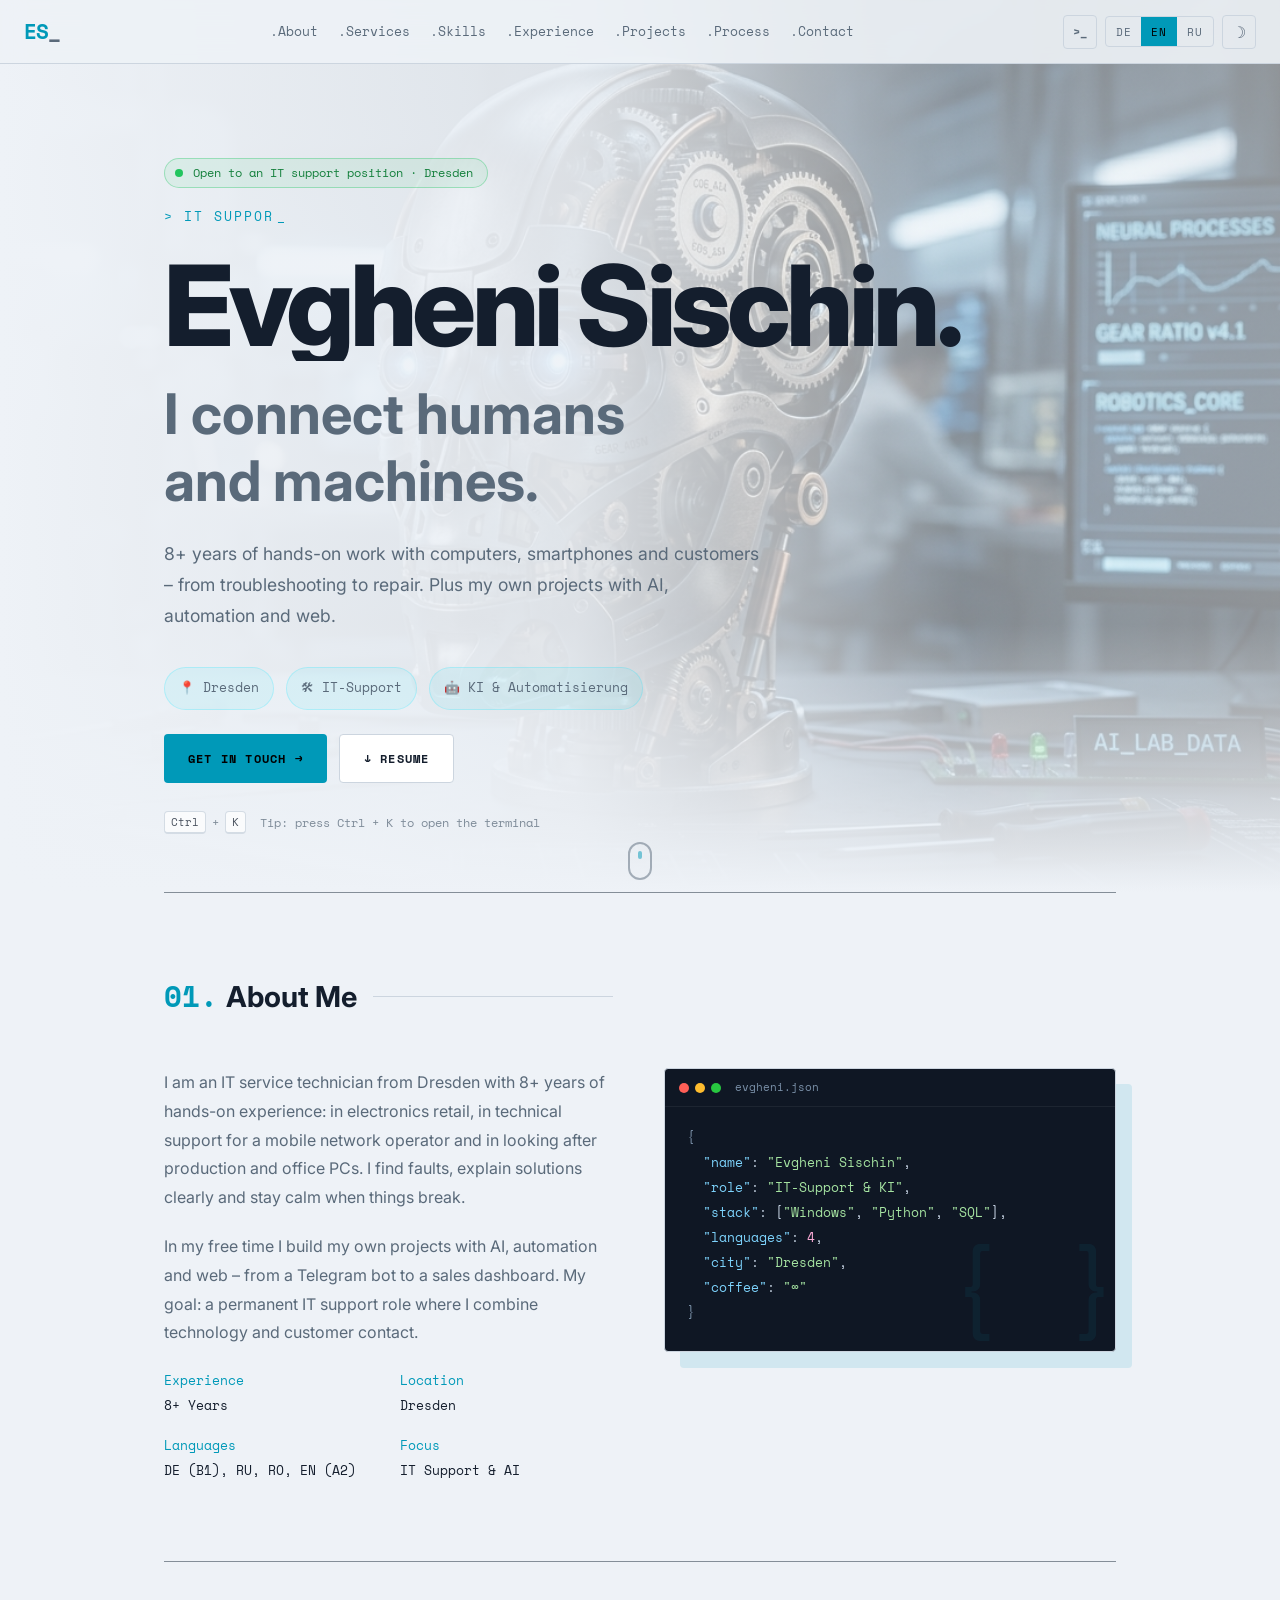
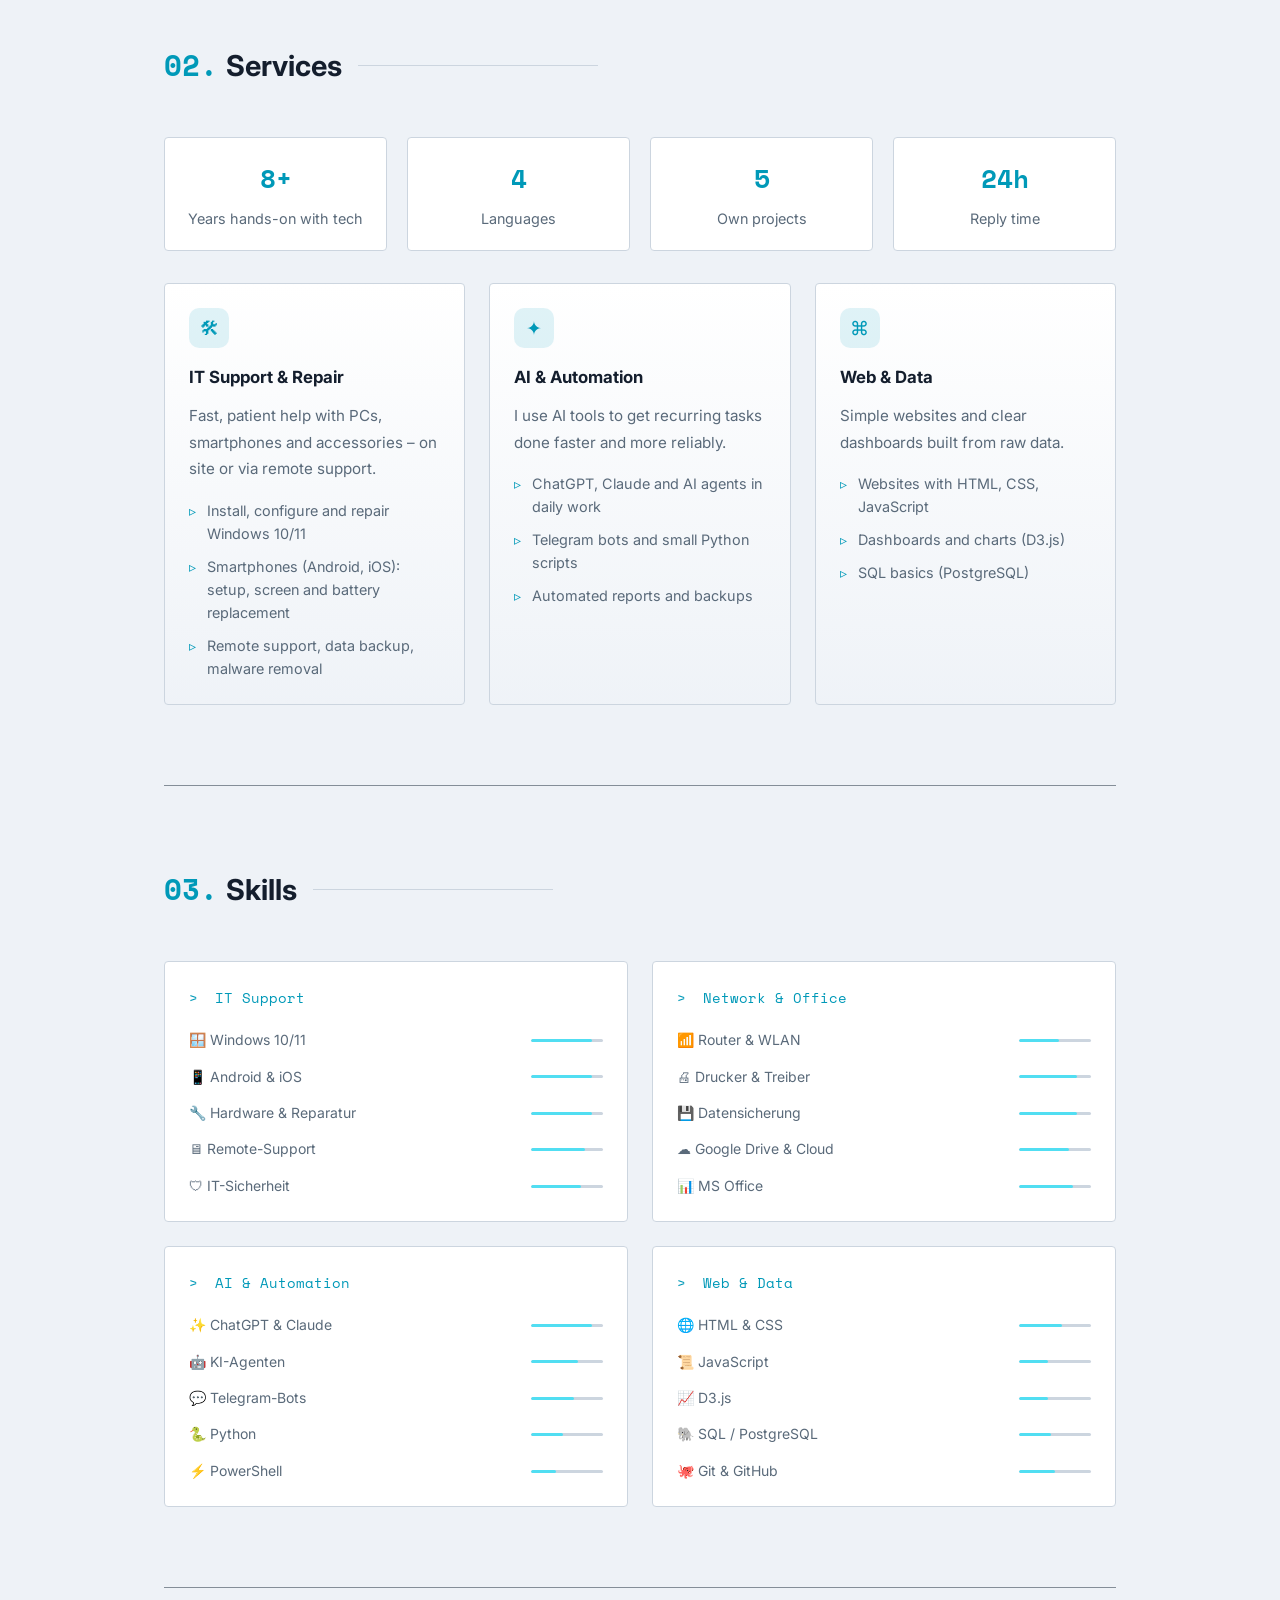
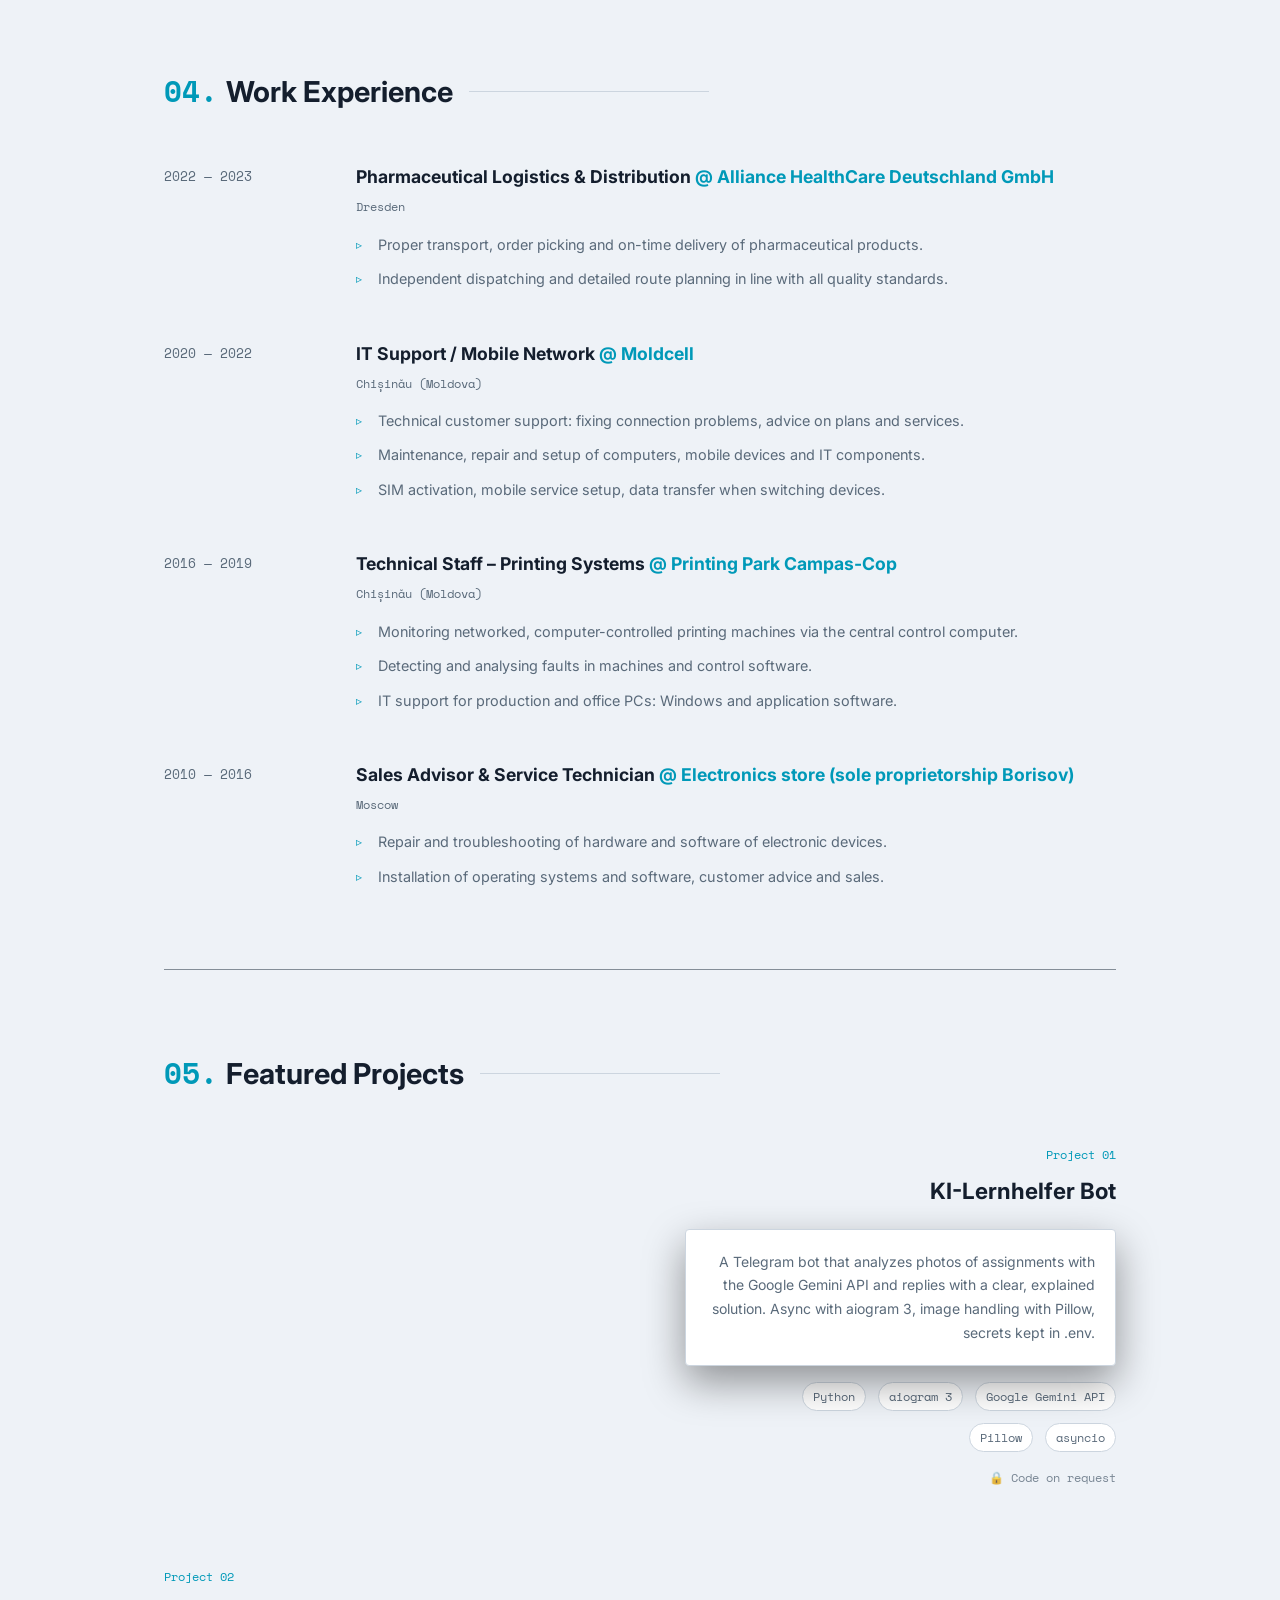
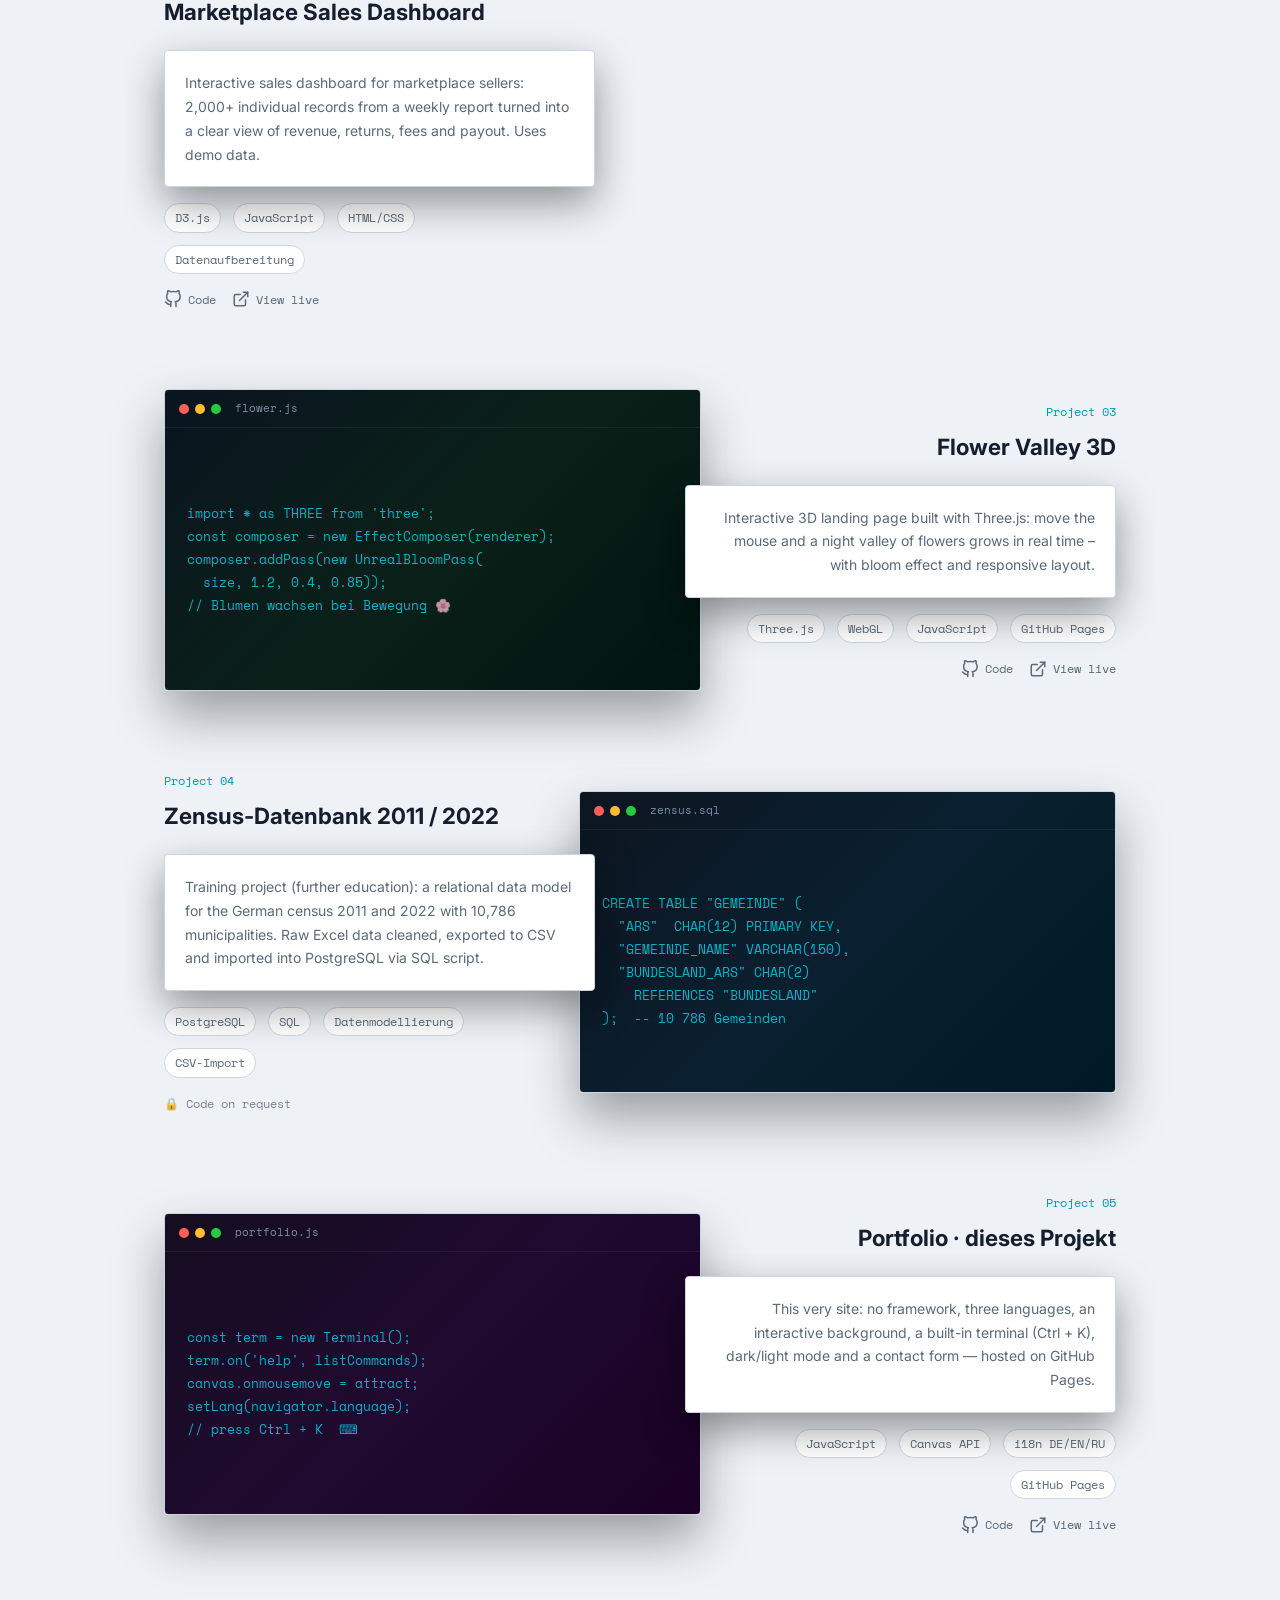
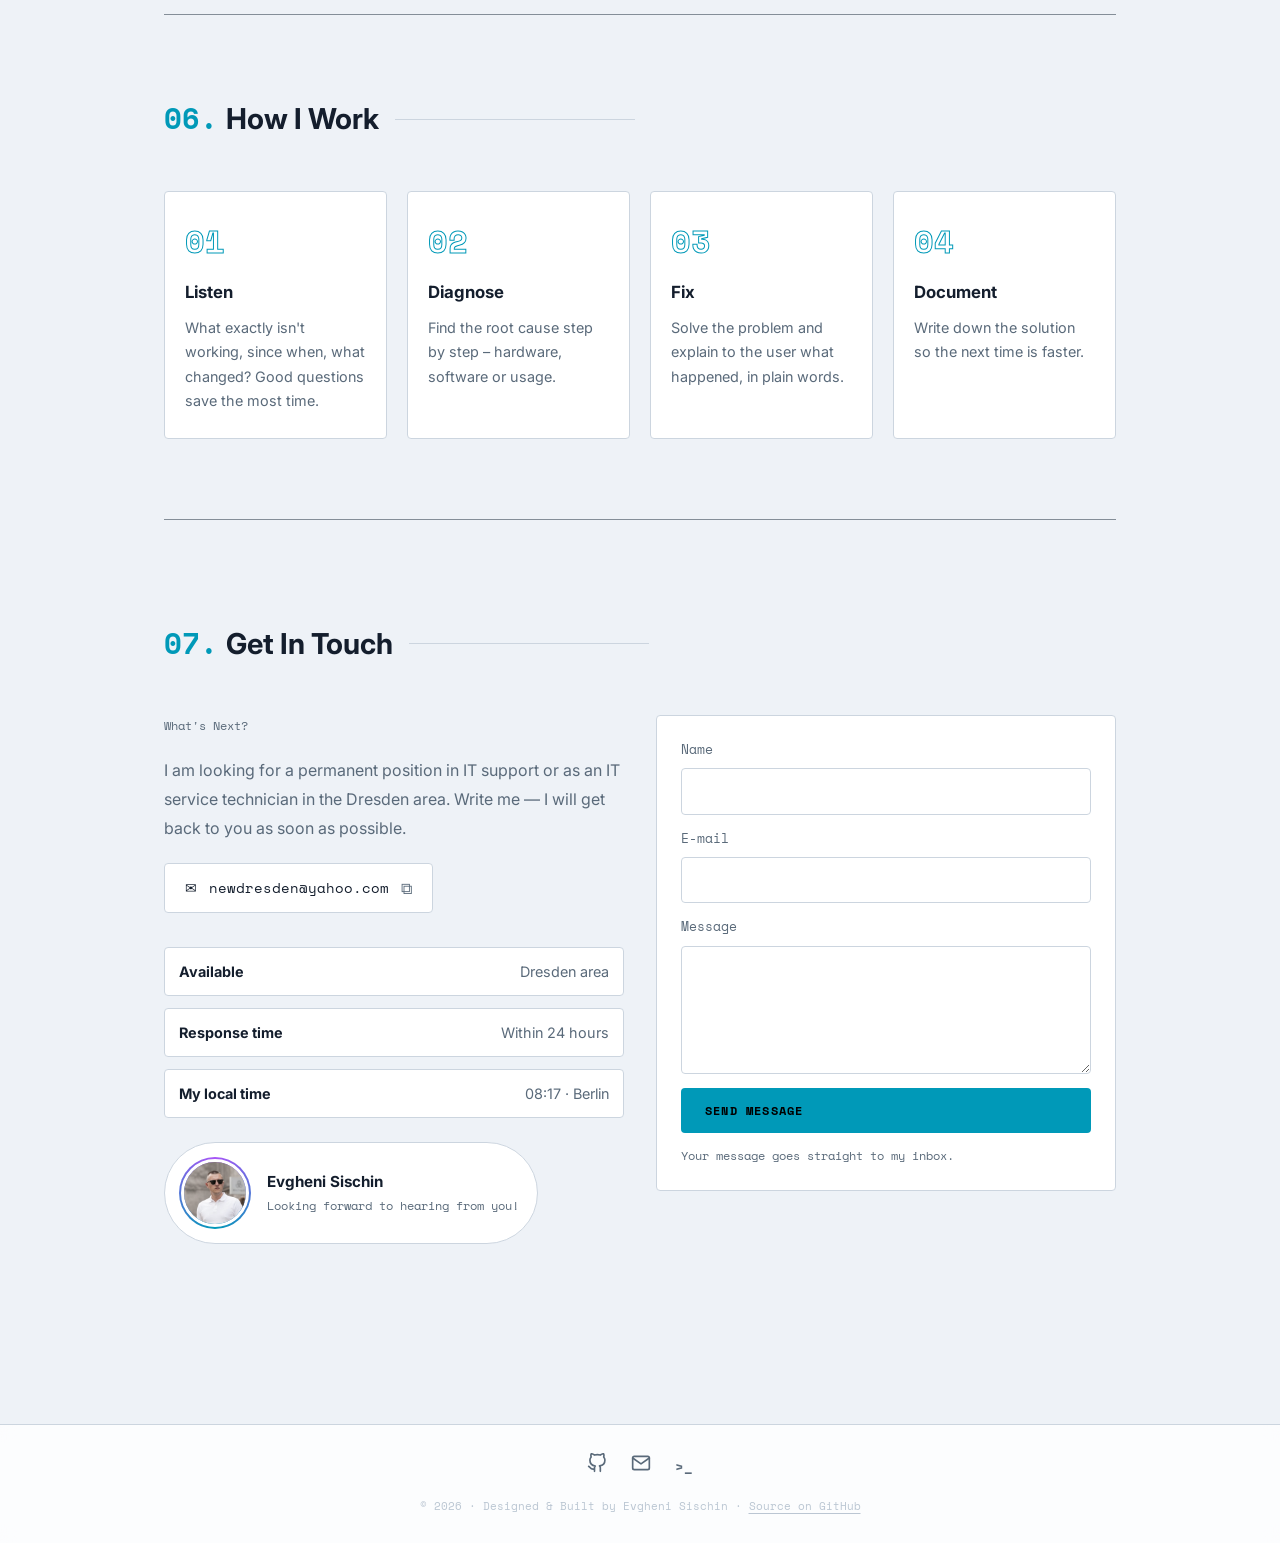
==== commit faeda160: "Portfolio an echten Lebenslauf angepasst: IT-Support, reale Berufserfahrung, neue Projekte" ====
--- a/index.html
+++ b/index.html
@@ -3,26 +3,27 @@
 <head>
   <meta charset="UTF-8" />
   <meta name="viewport" content="width=device-width, initial-scale=1.0" />
-  <title>Evgheni Sischin — Fullstack Developer & KI-Spezialist</title>
-  <meta name="description" content="Evgheni Sischin — Fullstack-Entwickler und KI-Integrationsspezialist. Webanwendungen, Telegram-Bots mit KI und saubere Datenbanken für den deutschsprachigen Markt." />
+  <title>Evgheni Sischin — IT-Support & IT-Servicetechniker</title>
+  <meta name="description" content="Evgheni Sischin — IT-Support & IT-Servicetechniker aus Dresden. Über 8 Jahre Praxis mit PCs, Smartphones und Kunden, eigene Projekte mit KI, Automatisierung und Web." />
   <meta name="author" content="Evgheni Sischin" />
   <meta name="theme-color" content="#080d14" />
   <link rel="canonical" href="https://sischin-evgheni.github.io/Portfolio-seit/" />
   <link rel="icon" href="data:image/svg+xml,%3Csvg xmlns='http://www.w3.org/2000/svg' viewBox='0 0 64 64'%3E%3Crect width='64' height='64' rx='12' fill='%23080d14'/%3E%3Ctext x='50%25' y='56%25' text-anchor='middle' dominant-baseline='middle' font-family='monospace' font-weight='700' font-size='28' fill='%2300e5ff'%3EES%3C/text%3E%3C/svg%3E" />
   <meta property="og:type" content="website" />
   <meta property="og:url" content="https://sischin-evgheni.github.io/Portfolio-seit/" />
-  <meta property="og:title" content="Evgheni Sischin — Fullstack Developer & KI-Spezialist" />
-  <meta property="og:description" content="Ich entwickle skalierbare, KI-gestützte Webanwendungen. Remote / EU." />
+  <meta property="og:title" content="Evgheni Sischin — IT-Support & IT-Servicetechniker" />
+  <meta property="og:description" content="IT-Support & IT-Servicetechniker aus Dresden – mit eigenen KI- und Web-Projekten." />
   <meta property="og:image" content="https://sischin-evgheni.github.io/Portfolio-seit/bg.jpeg" />
   <meta property="og:site_name" content="Evgheni Sischin Portfolio" />
   <meta name="twitter:card" content="summary_large_image" />
-  <meta name="twitter:title" content="Evgheni Sischin — Fullstack Developer & KI-Spezialist" />
+  <meta name="twitter:title" content="Evgheni Sischin — IT-Support & IT-Servicetechniker" />
   <script type="application/ld+json">
   {
     "@context": "https://schema.org",
     "@type": "Person",
     "name": "Evgheni Sischin",
-    "jobTitle": "Fullstack Developer & KI-Spezialist",
+    "jobTitle": "IT-Support & IT-Servicetechniker",
+    "address": {"@type": "PostalAddress", "addressLocality": "Dresden", "addressCountry": "DE"},
     "email": "mailto:newdresden@yahoo.com",
     "url": "https://sischin-evgheni.github.io/Portfolio-seit/",
     "sameAs": ["https://github.com/Sischin-Evgheni"],
@@ -80,16 +81,16 @@
 
   <!-- HERO -->
   <section id="hero" class="hero">
-    <p class="hero-status reveal"><span class="pulse-dot"></span><span data-i18n="hero.status">Offen für neue Projekte</span></p>
-    <p class="hero-badge reveal">&gt; <span id="hero-typed">Fullstack-Entwickler</span><span class="caret">_</span></p>
+    <p class="hero-status reveal"><span class="pulse-dot"></span><span data-i18n="hero.status">Offen für eine Stelle im IT-Support · Dresden</span></p>
+    <p class="hero-badge reveal">&gt; <span id="hero-typed">IT-Support</span><span class="caret">_</span></p>
     <h1 class="reveal reveal-delay-1 glitch" data-text="Evgheni Sischin.">Evgheni Sischin.</h1>
     <h2 id="hero-subtitle" class="reveal reveal-delay-2" data-i18n="hero.subtitle">Ich verbinde Mensch
 und Maschine.</h2>
-    <p class="reveal reveal-delay-2" data-i18n="hero.description">Ich entwickle skalierbare, KI-gestützte Webanwendungen, die Menschen und Technologie nahtlos zusammenbringen.</p>
+    <p class="reveal reveal-delay-2" data-i18n="hero.description">Über 8 Jahre Praxis mit Computern, Smartphones und Kunden.</p>
     <div class="hero-highlights reveal reveal-delay-3">
-      <span class="hero-pill">⚡ Remote / EU</span>
-      <span class="hero-pill">🤖 AI &amp; Web Apps</span>
-      <span class="hero-pill">🗄 SQL &amp; Data</span>
+      <span class="hero-pill">📍 Dresden</span>
+      <span class="hero-pill">🛠 IT-Support</span>
+      <span class="hero-pill">🤖 KI &amp; Automatisierung</span>
     </div>
     <div class="hero-buttons reveal reveal-delay-3">
       <button class="btn-primary" onclick="scrollToSection('contact')" data-i18n="hero.contactBtn">Kontakt aufnehmen →</button>
@@ -110,10 +111,10 @@
         <p data-i18n="about.p1"></p>
         <p data-i18n="about.p2"></p>
         <div class="about-meta">
-          <div class="about-meta-item"><span data-i18n="about.labelExp">Erfahrung</span><span data-i18n="about.exp">5+ Jahre</span></div>
-          <div class="about-meta-item"><span data-i18n="about.labelLocation">Standort</span><span data-i18n="about.location">Remote / EU</span></div>
-          <div class="about-meta-item"><span data-i18n="about.labelLang">Sprachen</span><span data-i18n="about.langs">DE, EN, RU, RO</span></div>
-          <div class="about-meta-item"><span data-i18n="about.labelFocus">Schwerpunkt</span><span data-i18n="about.focus">Fullstack &amp; KI</span></div>
+          <div class="about-meta-item"><span data-i18n="about.labelExp">Erfahrung</span><span data-i18n="about.exp">8+ Jahre</span></div>
+          <div class="about-meta-item"><span data-i18n="about.labelLocation">Standort</span><span data-i18n="about.location">Dresden</span></div>
+          <div class="about-meta-item"><span data-i18n="about.labelLang">Sprachen</span><span data-i18n="about.langs">DE (B1), RU, RO, EN (A2)</span></div>
+          <div class="about-meta-item"><span data-i18n="about.labelFocus">Schwerpunkt</span><span data-i18n="about.focus">IT-Support &amp; KI</span></div>
         </div>
       </div>
       <div class="about-img reveal reveal-delay-2">
@@ -121,10 +122,10 @@
           <div class="proj-window-bar"><i></i><i></i><i></i><span>evgheni.json</span></div>
 <pre class="about-code"><span class="c-p">{</span>
   <span class="c-k">"name"</span>: <span class="c-s">"Evgheni Sischin"</span>,
-  <span class="c-k">"role"</span>: <span class="c-s">"Fullstack &amp; KI"</span>,
-  <span class="c-k">"stack"</span>: [<span class="c-s">"JS"</span>, <span class="c-s">"Python"</span>, <span class="c-s">"SQL"</span>],
+  <span class="c-k">"role"</span>: <span class="c-s">"IT-Support &amp; KI"</span>,
+  <span class="c-k">"stack"</span>: [<span class="c-s">"Windows"</span>, <span class="c-s">"Python"</span>, <span class="c-s">"SQL"</span>],
   <span class="c-k">"languages"</span>: <span class="c-n">4</span>,
-  <span class="c-k">"remote"</span>: <span class="c-b">true</span>,
+  <span class="c-k">"city"</span>: <span class="c-s">"Dresden"</span>,
   <span class="c-k">"coffee"</span>: <span class="c-s">"∞"</span>
 <span class="c-p">}</span></pre>
         </div>
@@ -139,15 +140,15 @@
       <div class="section-line"></div>
     </div>
     <div class="services-stats">
-      <div class="stat-card spot reveal"><div class="stat-number" data-count="5" data-suffix="+">5+</div><p data-i18n="services.statExp">Jahre Erfahrung</p></div>
-      <div class="stat-card spot reveal reveal-delay-1"><div class="stat-number" data-count="80" data-suffix="+">80+</div><p data-i18n="services.statClients">Unternehmen betreut</p></div>
-      <div class="stat-card spot reveal reveal-delay-2"><div class="stat-number" data-count="55" data-suffix="%">55%</div><p data-i18n="services.statSpeed">Schnelleres Delivery</p></div>
+      <div class="stat-card spot reveal"><div class="stat-number" data-count="8" data-suffix="+">8+</div><p data-i18n="services.statExp">Jahre Praxis mit Technik</p></div>
+      <div class="stat-card spot reveal reveal-delay-1"><div class="stat-number" data-count="4" data-suffix="">4</div><p data-i18n="services.statClients">Sprachen</p></div>
+      <div class="stat-card spot reveal reveal-delay-2"><div class="stat-number" data-count="5" data-suffix="">5</div><p data-i18n="services.statSpeed">Eigene Projekte</p></div>
       <div class="stat-card spot reveal reveal-delay-3"><div class="stat-number" data-count="24" data-suffix="h">24h</div><p data-i18n="services.statReply">Antwortzeit</p></div>
     </div>
     <div class="services-grid">
       <article class="service-card spot reveal">
-        <div class="service-icon">⌘</div>
-        <h3 data-i18n="services.web.title">Web-Apps &amp; Produktentwicklung</h3>
+        <div class="service-icon">🛠</div>
+        <h3 data-i18n="services.web.title">IT-Support &amp; Reparatur</h3>
         <p data-i18n="services.web.desc"></p>
         <ul>
           <li data-i18n="services.web.item1"></li>
@@ -166,8 +167,8 @@
         </ul>
       </article>
       <article class="service-card spot reveal reveal-delay-2">
-        <div class="service-icon">⛁</div>
-        <h3 data-i18n="services.ops.title">Datenbanken &amp; Datenmodellierung</h3>
+        <div class="service-icon">⌘</div>
+        <h3 data-i18n="services.ops.title">Web &amp; Daten</h3>
         <p data-i18n="services.ops.desc"></p>
         <ul>
           <li data-i18n="services.ops.item1"></li>
@@ -181,48 +182,48 @@
   <!-- SKILLS -->
   <section id="skills">
     <div class="section-header reveal">
-      <h2><span class="section-num">03.</span><span data-i18n="skills.title">Technologien</span></h2>
+      <h2><span class="section-num">03.</span><span data-i18n="skills.title">Kenntnisse</span></h2>
       <div class="section-line"></div>
     </div>
     <div class="skills-grid">
       <div class="skill-card spot reveal">
-        <div class="skill-card-title"><span>&gt;</span> Frontend</div>
+        <div class="skill-card-title"><span>&gt;</span> <span data-i18n="skills.support">IT-Support</span></div>
         <ul class="skill-list">
-          <li class="skill-item"><span class="skill-name">⚛ React</span><div class="skill-bar-track"><div class="skill-bar-fill" data-level="95"></div></div></li>
-          <li class="skill-item"><span class="skill-name">🔷 TypeScript</span><div class="skill-bar-track"><div class="skill-bar-fill" data-level="90"></div></div></li>
-          <li class="skill-item"><span class="skill-name">🌐 Next.js</span><div class="skill-bar-track"><div class="skill-bar-fill" data-level="85"></div></div></li>
-          <li class="skill-item"><span class="skill-name">🎨 Tailwind CSS</span><div class="skill-bar-track"><div class="skill-bar-fill" data-level="95"></div></div></li>
-          <li class="skill-item"><span class="skill-name">⚡ Vite</span><div class="skill-bar-track"><div class="skill-bar-fill" data-level="80"></div></div></li>
+          <li class="skill-item"><span class="skill-name">🪟 Windows 10/11</span><div class="skill-bar-track"><div class="skill-bar-fill" data-level="85"></div></div></li>
+          <li class="skill-item"><span class="skill-name">📱 Android &amp; iOS</span><div class="skill-bar-track"><div class="skill-bar-fill" data-level="85"></div></div></li>
+          <li class="skill-item"><span class="skill-name">🔧 Hardware &amp; Reparatur</span><div class="skill-bar-track"><div class="skill-bar-fill" data-level="85"></div></div></li>
+          <li class="skill-item"><span class="skill-name">🖥 Remote-Support</span><div class="skill-bar-track"><div class="skill-bar-fill" data-level="75"></div></div></li>
+          <li class="skill-item"><span class="skill-name">🛡 IT-Sicherheit</span><div class="skill-bar-track"><div class="skill-bar-fill" data-level="70"></div></div></li>
         </ul>
       </div>
       <div class="skill-card spot reveal reveal-delay-1">
-        <div class="skill-card-title"><span>&gt;</span> Backend</div>
+        <div class="skill-card-title"><span>&gt;</span> <span data-i18n="skills.net">Netzwerk &amp; Office</span></div>
         <ul class="skill-list">
-          <li class="skill-item"><span class="skill-name">🟢 Node.js</span><div class="skill-bar-track"><div class="skill-bar-fill" data-level="88"></div></div></li>
-          <li class="skill-item"><span class="skill-name">🚀 Express</span><div class="skill-bar-track"><div class="skill-bar-fill" data-level="90"></div></div></li>
-          <li class="skill-item"><span class="skill-name">🐍 Python</span><div class="skill-bar-track"><div class="skill-bar-fill" data-level="80"></div></div></li>
-          <li class="skill-item"><span class="skill-name">🔗 REST &amp; GraphQL</span><div class="skill-bar-track"><div class="skill-bar-fill" data-level="90"></div></div></li>
-          <li class="skill-item"><span class="skill-name">💾 Drizzle ORM</span><div class="skill-bar-track"><div class="skill-bar-fill" data-level="85"></div></div></li>
+          <li class="skill-item"><span class="skill-name">📶 Router &amp; WLAN</span><div class="skill-bar-track"><div class="skill-bar-fill" data-level="55"></div></div></li>
+          <li class="skill-item"><span class="skill-name">🖨 Drucker &amp; Treiber</span><div class="skill-bar-track"><div class="skill-bar-fill" data-level="80"></div></div></li>
+          <li class="skill-item"><span class="skill-name">💾 Datensicherung</span><div class="skill-bar-track"><div class="skill-bar-fill" data-level="80"></div></div></li>
+          <li class="skill-item"><span class="skill-name">☁ Google Drive &amp; Cloud</span><div class="skill-bar-track"><div class="skill-bar-fill" data-level="70"></div></div></li>
+          <li class="skill-item"><span class="skill-name">📊 MS Office</span><div class="skill-bar-track"><div class="skill-bar-fill" data-level="75"></div></div></li>
         </ul>
       </div>
       <div class="skill-card spot reveal reveal-delay-2">
-        <div class="skill-card-title"><span>&gt;</span> <span data-i18n="skills.ai">KI &amp; Daten</span></div>
+        <div class="skill-card-title"><span>&gt;</span> <span data-i18n="skills.ai">KI &amp; Automatisierung</span></div>
         <ul class="skill-list">
-          <li class="skill-item"><span class="skill-name">🐘 PostgreSQL</span><div class="skill-bar-track"><div class="skill-bar-fill" data-level="82"></div></div></li>
-          <li class="skill-item"><span class="skill-name">📐 SQL &amp; ER-Modelle</span><div class="skill-bar-track"><div class="skill-bar-fill" data-level="85"></div></div></li>
-          <li class="skill-item"><span class="skill-name">✨ LLM APIs</span><div class="skill-bar-track"><div class="skill-bar-fill" data-level="85"></div></div></li>
-          <li class="skill-item"><span class="skill-name">🤖 Telegram Bots</span><div class="skill-bar-track"><div class="skill-bar-fill" data-level="80"></div></div></li>
-          <li class="skill-item"><span class="skill-name">🔎 RAG</span><div class="skill-bar-track"><div class="skill-bar-fill" data-level="75"></div></div></li>
+          <li class="skill-item"><span class="skill-name">✨ ChatGPT &amp; Claude</span><div class="skill-bar-track"><div class="skill-bar-fill" data-level="85"></div></div></li>
+          <li class="skill-item"><span class="skill-name">🤖 KI-Agenten</span><div class="skill-bar-track"><div class="skill-bar-fill" data-level="65"></div></div></li>
+          <li class="skill-item"><span class="skill-name">💬 Telegram-Bots</span><div class="skill-bar-track"><div class="skill-bar-fill" data-level="60"></div></div></li>
+          <li class="skill-item"><span class="skill-name">🐍 Python</span><div class="skill-bar-track"><div class="skill-bar-fill" data-level="45"></div></div></li>
+          <li class="skill-item"><span class="skill-name">⚡ PowerShell</span><div class="skill-bar-track"><div class="skill-bar-fill" data-level="35"></div></div></li>
         </ul>
       </div>
       <div class="skill-card spot reveal reveal-delay-3">
-        <div class="skill-card-title"><span>&gt;</span> <span data-i18n="skills.tools">Tools &amp; Infra</span></div>
+        <div class="skill-card-title"><span>&gt;</span> <span data-i18n="skills.tools">Web &amp; Daten</span></div>
         <ul class="skill-list">
-          <li class="skill-item"><span class="skill-name">🐙 Git</span><div class="skill-bar-track"><div class="skill-bar-fill" data-level="92"></div></div></li>
-          <li class="skill-item"><span class="skill-name">🐳 Docker</span><div class="skill-bar-track"><div class="skill-bar-fill" data-level="78"></div></div></li>
-          <li class="skill-item"><span class="skill-name">🐧 Linux</span><div class="skill-bar-track"><div class="skill-bar-fill" data-level="80"></div></div></li>
-          <li class="skill-item"><span class="skill-name">💻 VS Code</span><div class="skill-bar-track"><div class="skill-bar-fill" data-level="95"></div></div></li>
-          <li class="skill-item"><span class="skill-name">🎭 Figma</span><div class="skill-bar-track"><div class="skill-bar-fill" data-level="72"></div></div></li>
+          <li class="skill-item"><span class="skill-name">🌐 HTML &amp; CSS</span><div class="skill-bar-track"><div class="skill-bar-fill" data-level="60"></div></div></li>
+          <li class="skill-item"><span class="skill-name">📜 JavaScript</span><div class="skill-bar-track"><div class="skill-bar-fill" data-level="40"></div></div></li>
+          <li class="skill-item"><span class="skill-name">📈 D3.js</span><div class="skill-bar-track"><div class="skill-bar-fill" data-level="40"></div></div></li>
+          <li class="skill-item"><span class="skill-name">🐘 SQL / PostgreSQL</span><div class="skill-bar-track"><div class="skill-bar-fill" data-level="45"></div></div></li>
+          <li class="skill-item"><span class="skill-name">🐙 Git &amp; GitHub</span><div class="skill-bar-track"><div class="skill-bar-fill" data-level="50"></div></div></li>
         </ul>
       </div>
     </div>
@@ -278,7 +279,7 @@
         </div>
 
         <div class="contact-highlights">
-          <div class="contact-highlight"><strong data-i18n="contact.avail">Verfügbar</strong><span data-i18n="contact.availValue">Remote / EU</span></div>
+          <div class="contact-highlight"><strong data-i18n="contact.avail">Verfügbar</strong><span data-i18n="contact.availValue">Dresden &amp; Umgebung</span></div>
           <div class="contact-highlight"><strong data-i18n="contact.response">Antwortzeit</strong><span data-i18n="contact.responseValue">Innerhalb von 24 Stunden</span></div>
           <div class="contact-highlight"><strong data-i18n="contact.localTime">Meine Ortszeit</strong><span id="local-time">—</span></div>
         </div>
--- a/style.css
+++ b/style.css
@@ -1158,6 +1158,16 @@
 .process-card p { color: var(--fg2); font-size: .9rem; line-height: 1.7; }
 
 /* Contact form */
+.contact-form input:-webkit-autofill,
+.contact-form input:-webkit-autofill:hover,
+.contact-form input:-webkit-autofill:focus,
+.contact-form textarea:-webkit-autofill {
+  -webkit-text-fill-color: var(--fg);
+  caret-color: var(--fg);
+  -webkit-box-shadow: 0 0 0 1000px var(--bg2) inset;
+  box-shadow: 0 0 0 1000px var(--bg2) inset;
+  transition: background-color 9999s ease-out 0s;
+}
 .hp { position: absolute; left: -9999px; width: 1px; height: 1px; opacity: 0; }
 .contact-form button[disabled] { opacity: .6; cursor: progress; }
 .form-status.ok { color: #4ade80; }
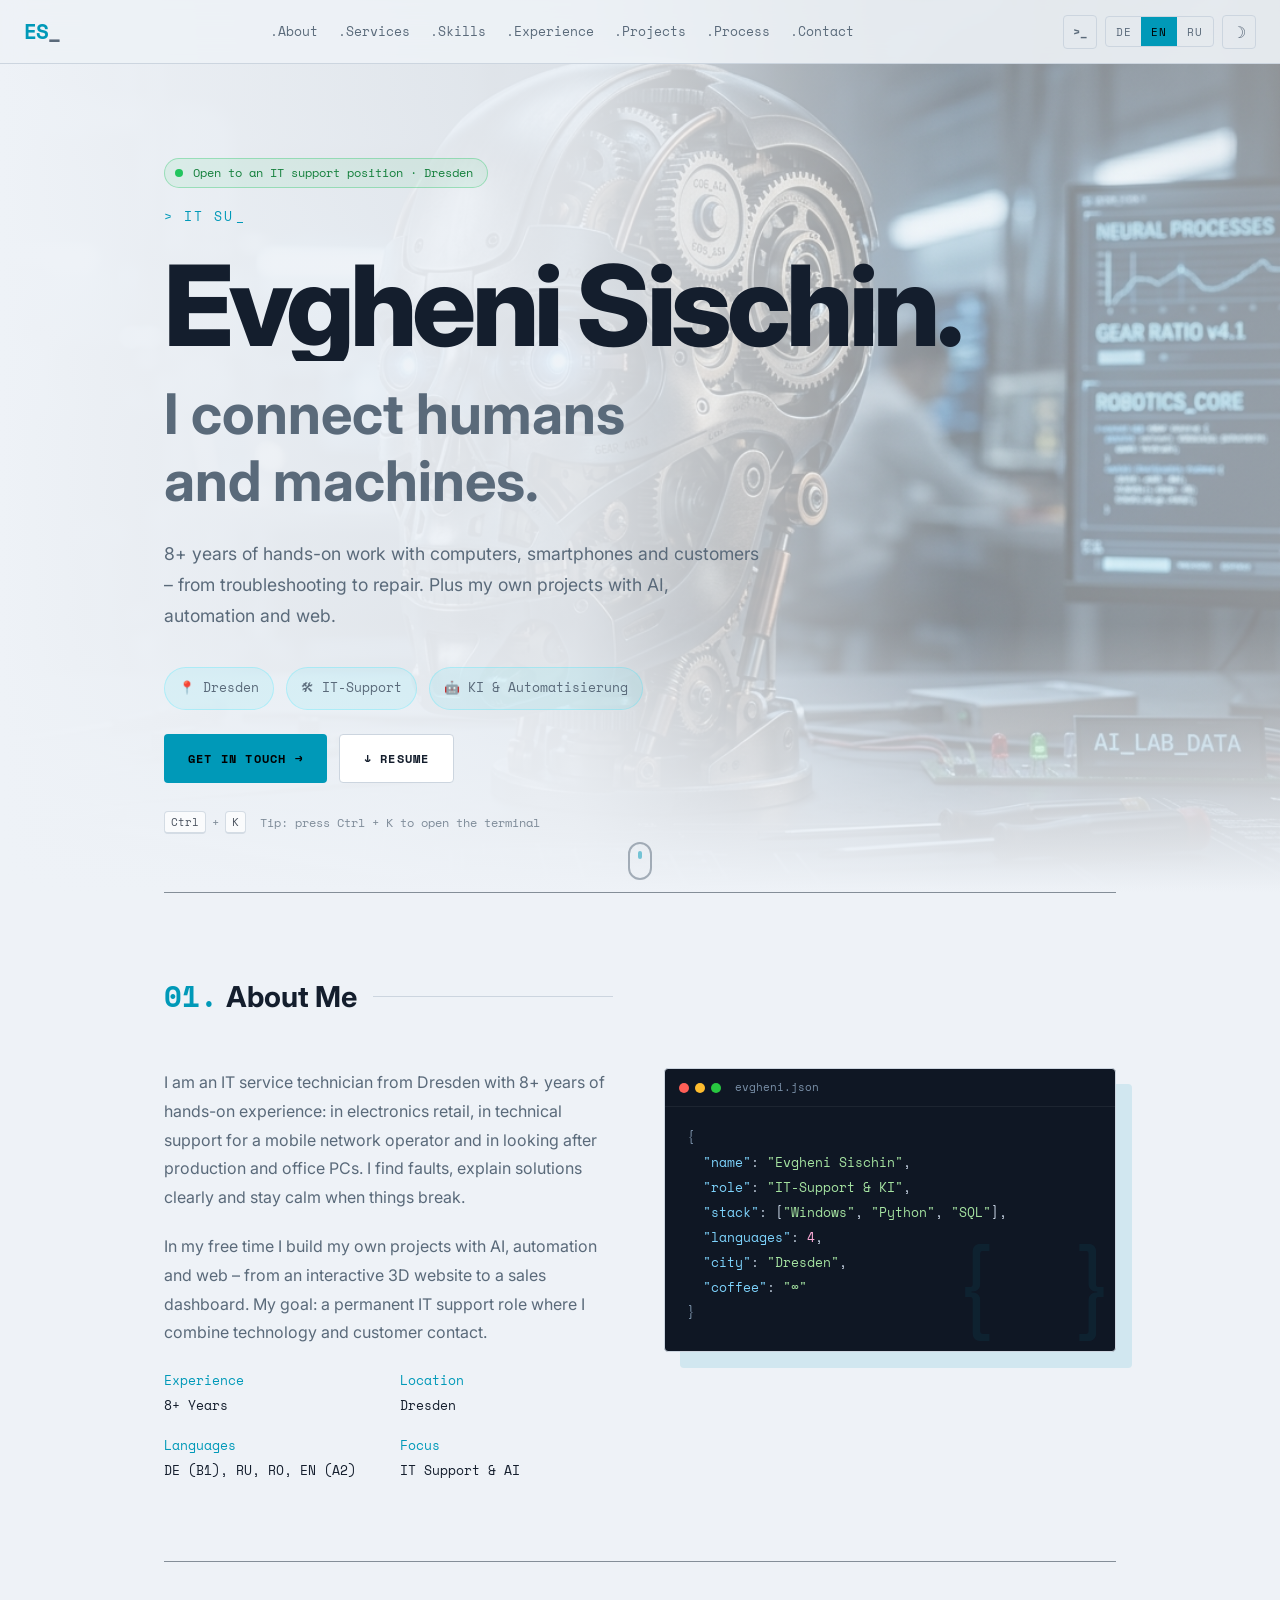
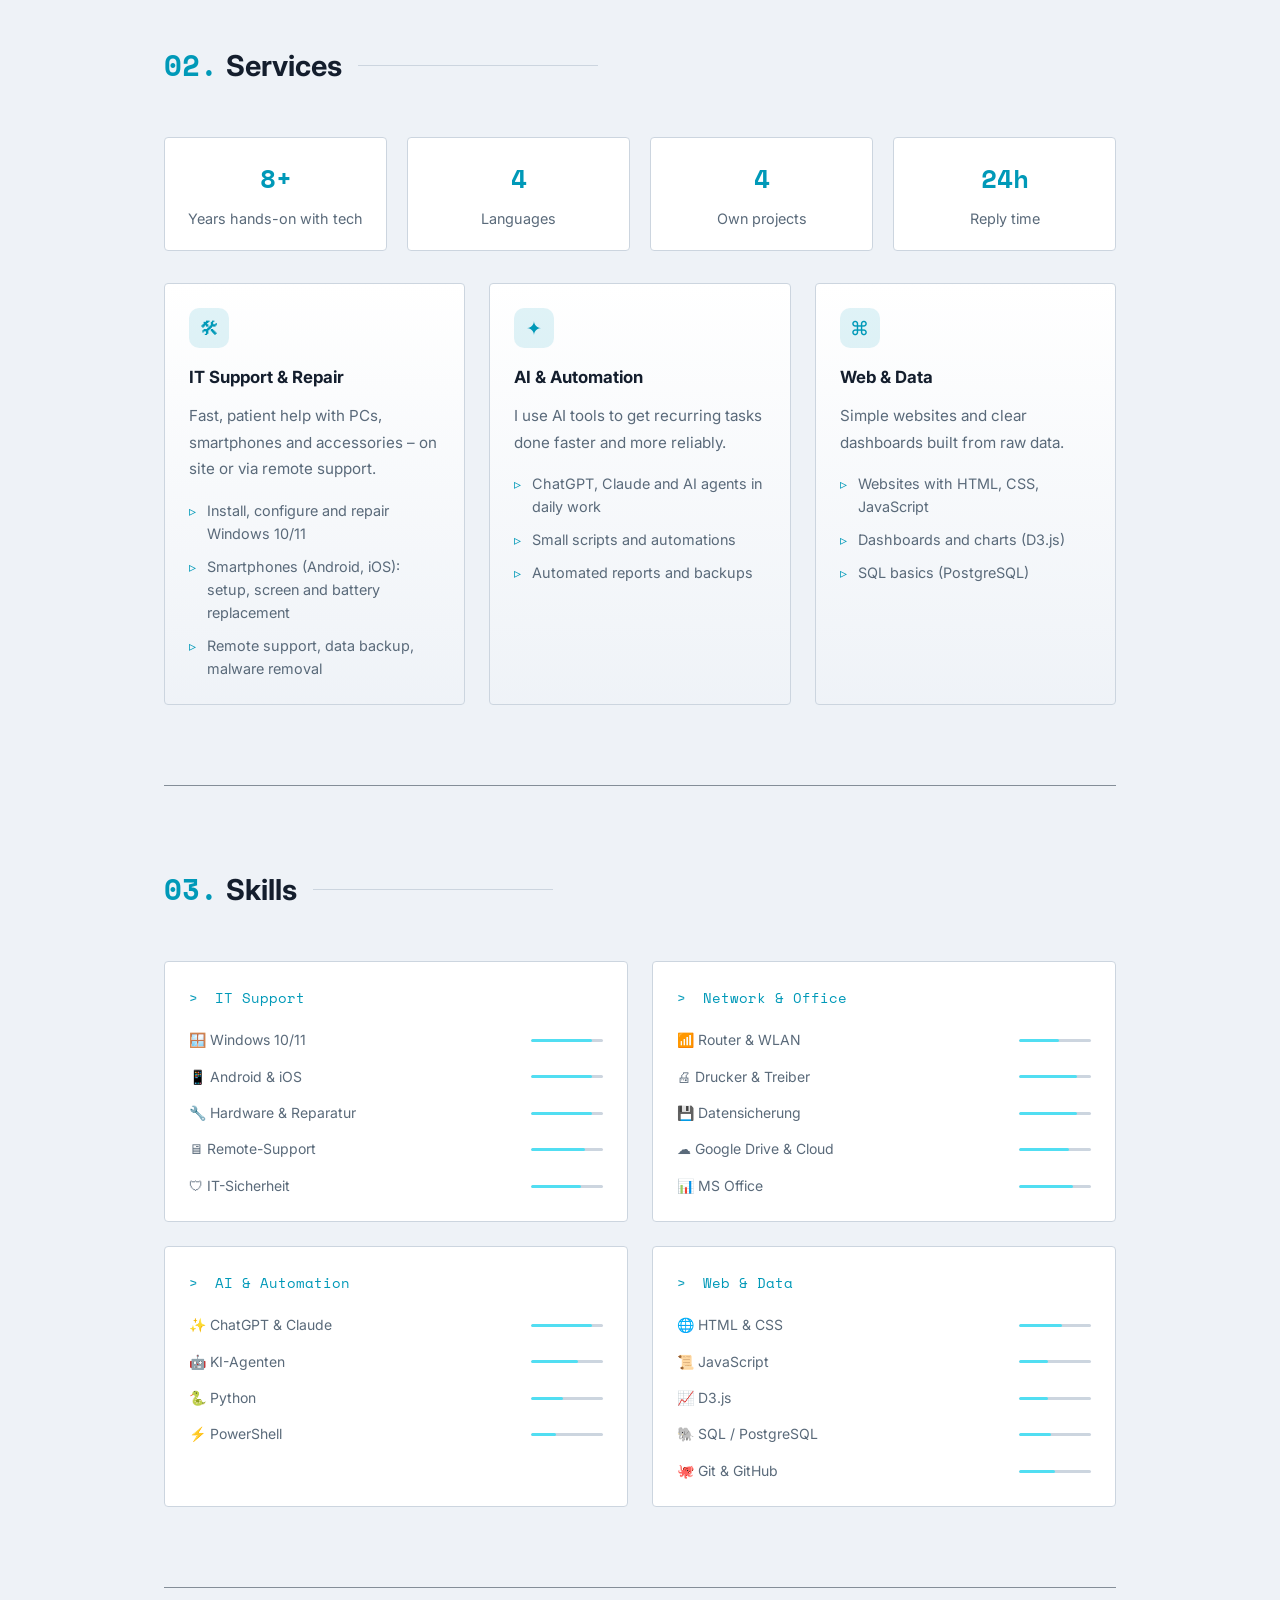
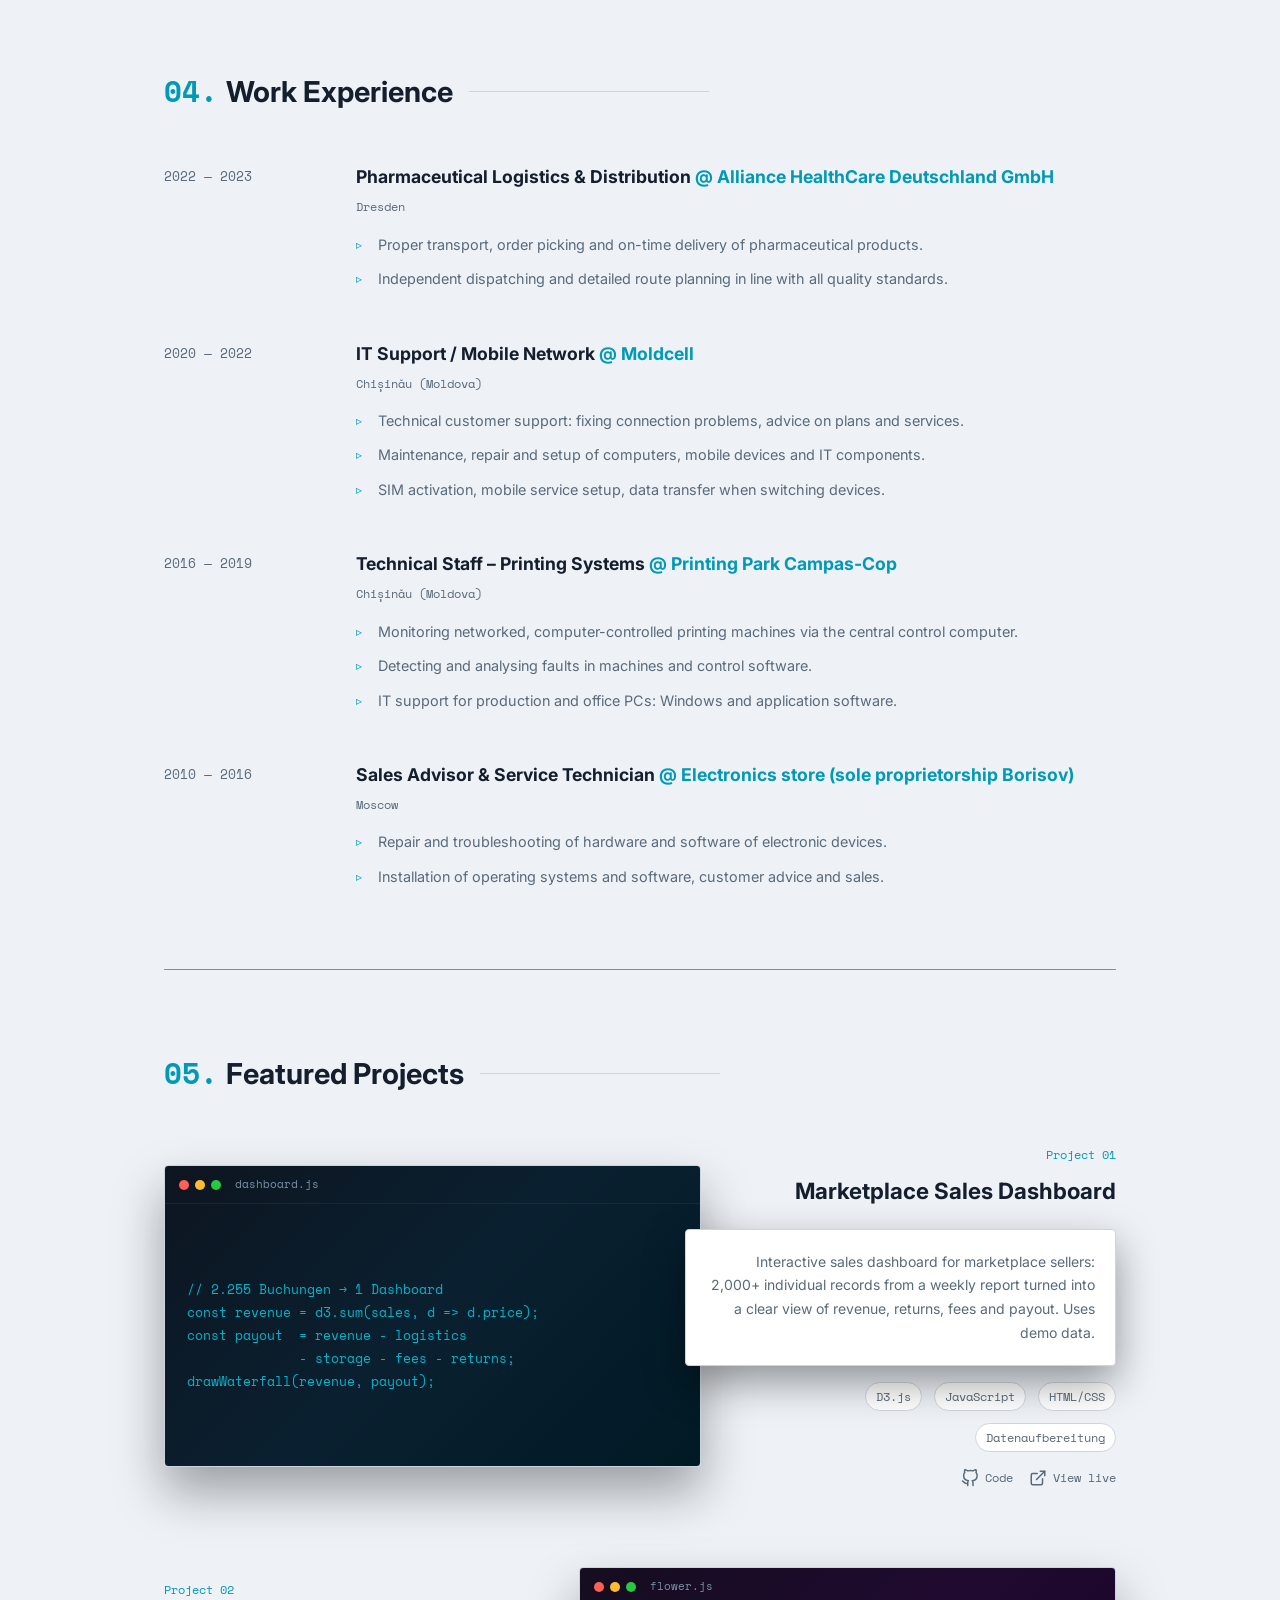
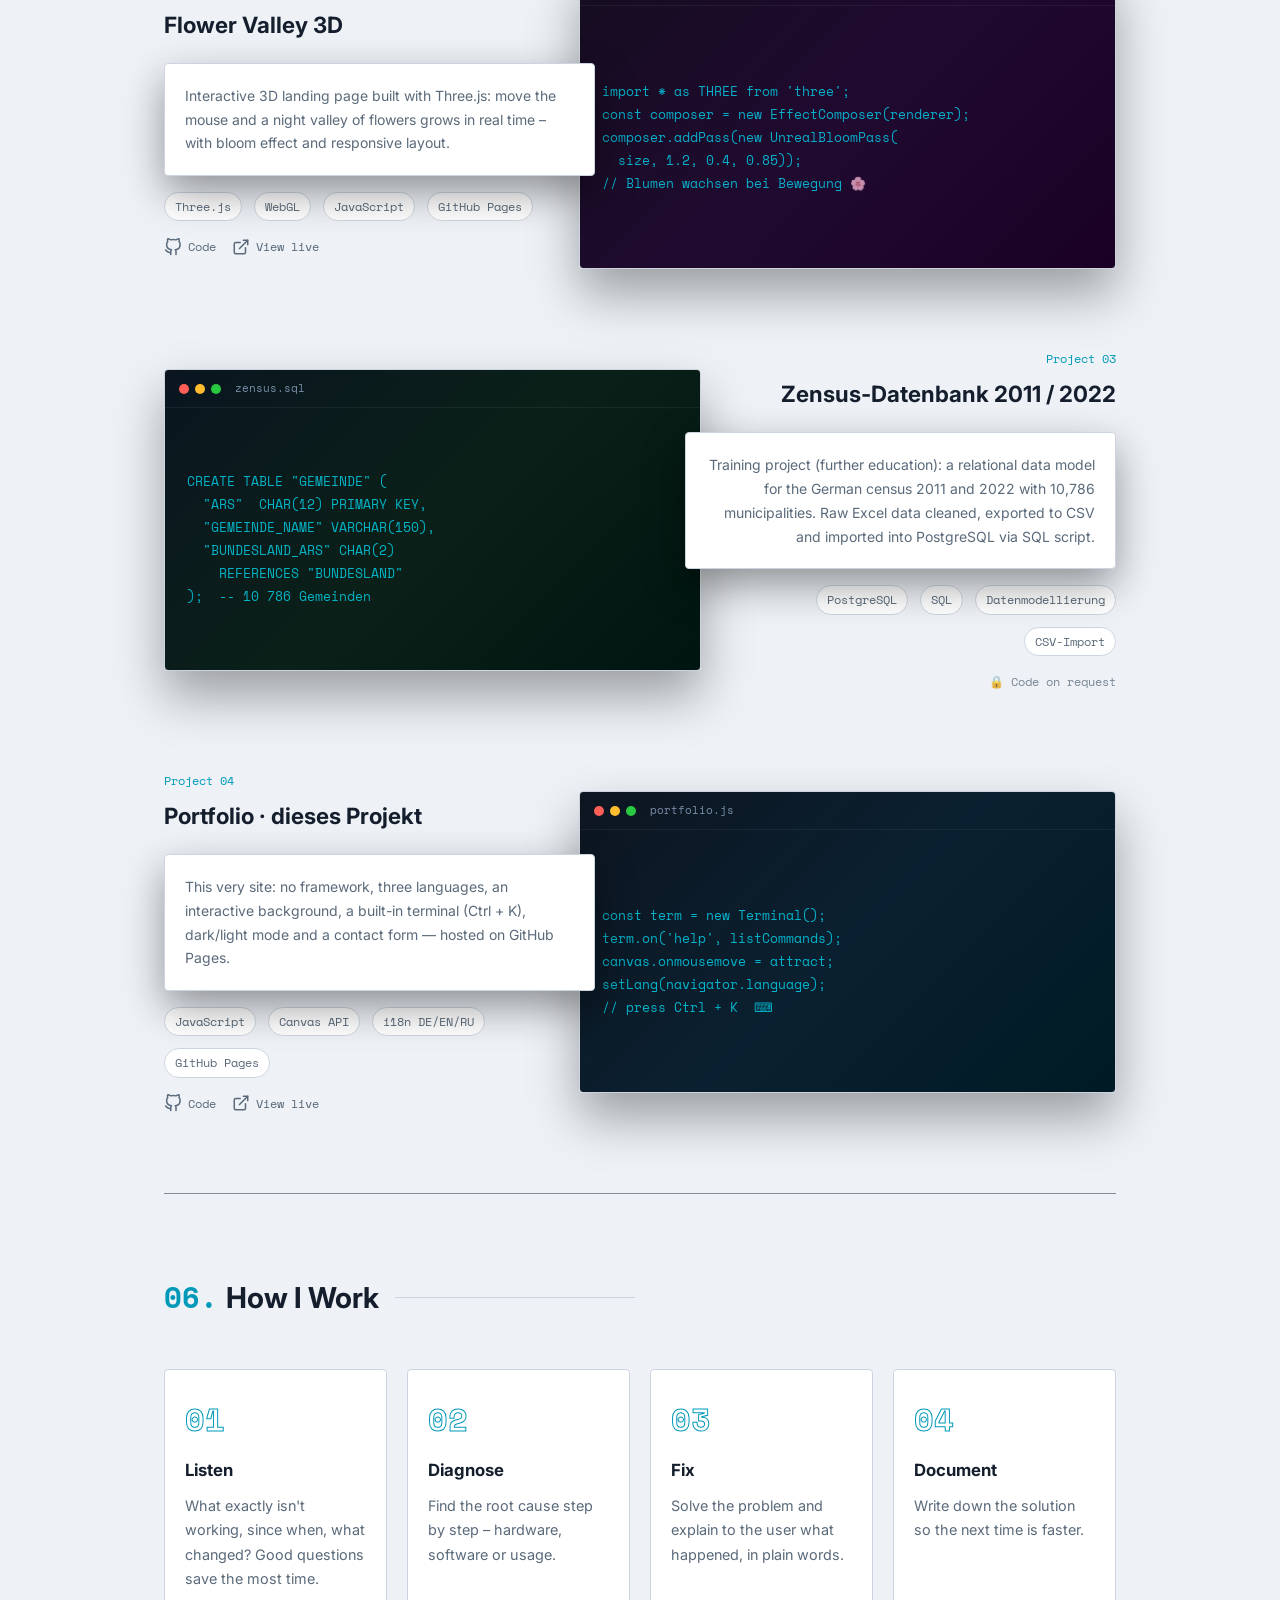
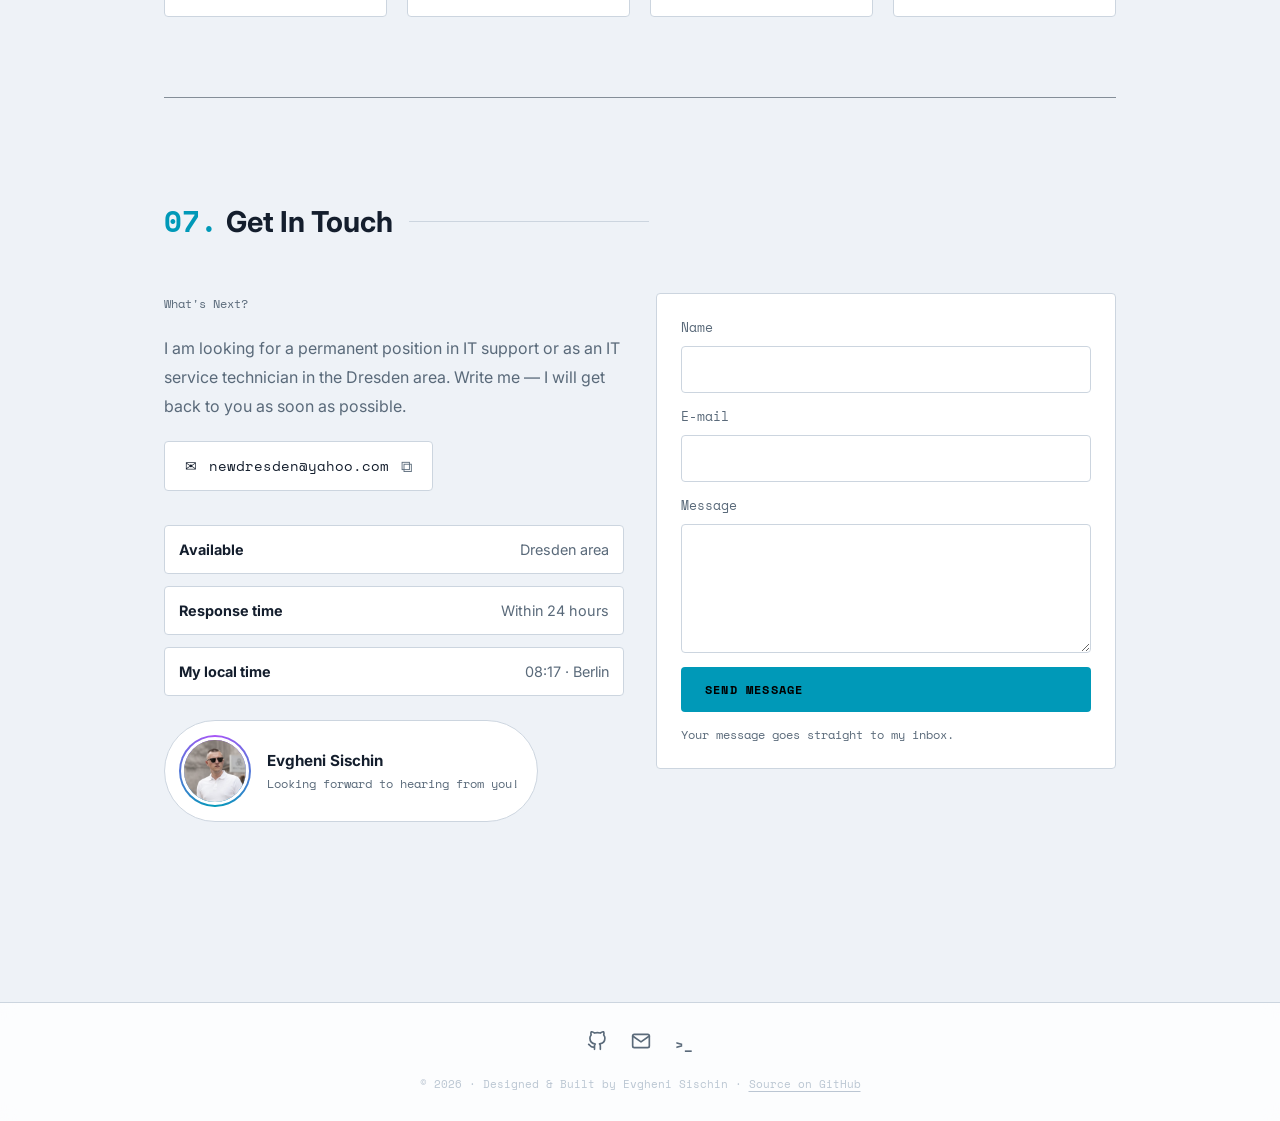
==== commit e9bf17f7: "Bot-Projekt entfernt" ====
--- a/index.html
+++ b/index.html
@@ -142,7 +142,7 @@
     <div class="services-stats">
       <div class="stat-card spot reveal"><div class="stat-number" data-count="8" data-suffix="+">8+</div><p data-i18n="services.statExp">Jahre Praxis mit Technik</p></div>
       <div class="stat-card spot reveal reveal-delay-1"><div class="stat-number" data-count="4" data-suffix="">4</div><p data-i18n="services.statClients">Sprachen</p></div>
-      <div class="stat-card spot reveal reveal-delay-2"><div class="stat-number" data-count="5" data-suffix="">5</div><p data-i18n="services.statSpeed">Eigene Projekte</p></div>
+      <div class="stat-card spot reveal reveal-delay-2"><div class="stat-number" data-count="4" data-suffix="">4</div><p data-i18n="services.statSpeed">Eigene Projekte</p></div>
       <div class="stat-card spot reveal reveal-delay-3"><div class="stat-number" data-count="24" data-suffix="h">24h</div><p data-i18n="services.statReply">Antwortzeit</p></div>
     </div>
     <div class="services-grid">
@@ -211,7 +211,6 @@
         <ul class="skill-list">
           <li class="skill-item"><span class="skill-name">✨ ChatGPT &amp; Claude</span><div class="skill-bar-track"><div class="skill-bar-fill" data-level="85"></div></div></li>
           <li class="skill-item"><span class="skill-name">🤖 KI-Agenten</span><div class="skill-bar-track"><div class="skill-bar-fill" data-level="65"></div></div></li>
-          <li class="skill-item"><span class="skill-name">💬 Telegram-Bots</span><div class="skill-bar-track"><div class="skill-bar-fill" data-level="60"></div></div></li>
           <li class="skill-item"><span class="skill-name">🐍 Python</span><div class="skill-bar-track"><div class="skill-bar-fill" data-level="45"></div></div></li>
           <li class="skill-item"><span class="skill-name">⚡ PowerShell</span><div class="skill-bar-track"><div class="skill-bar-fill" data-level="35"></div></div></li>
         </ul>
